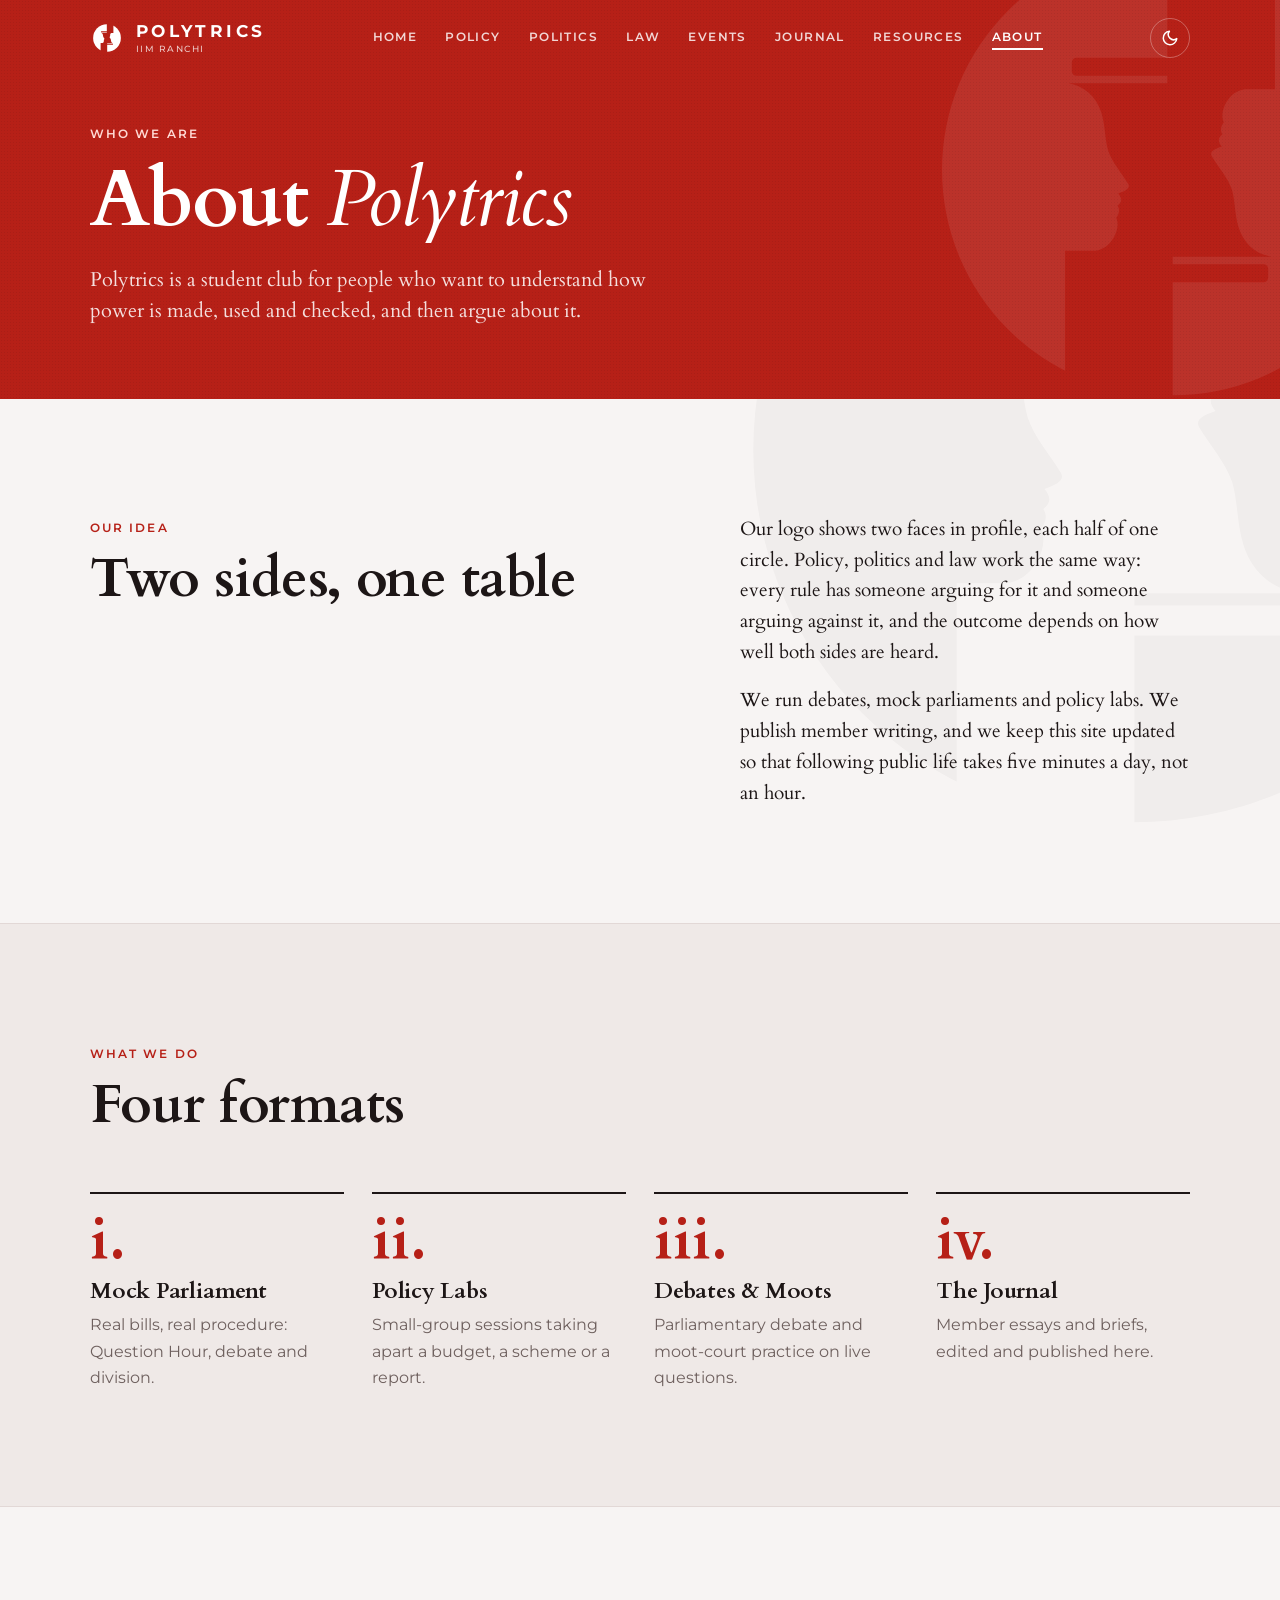
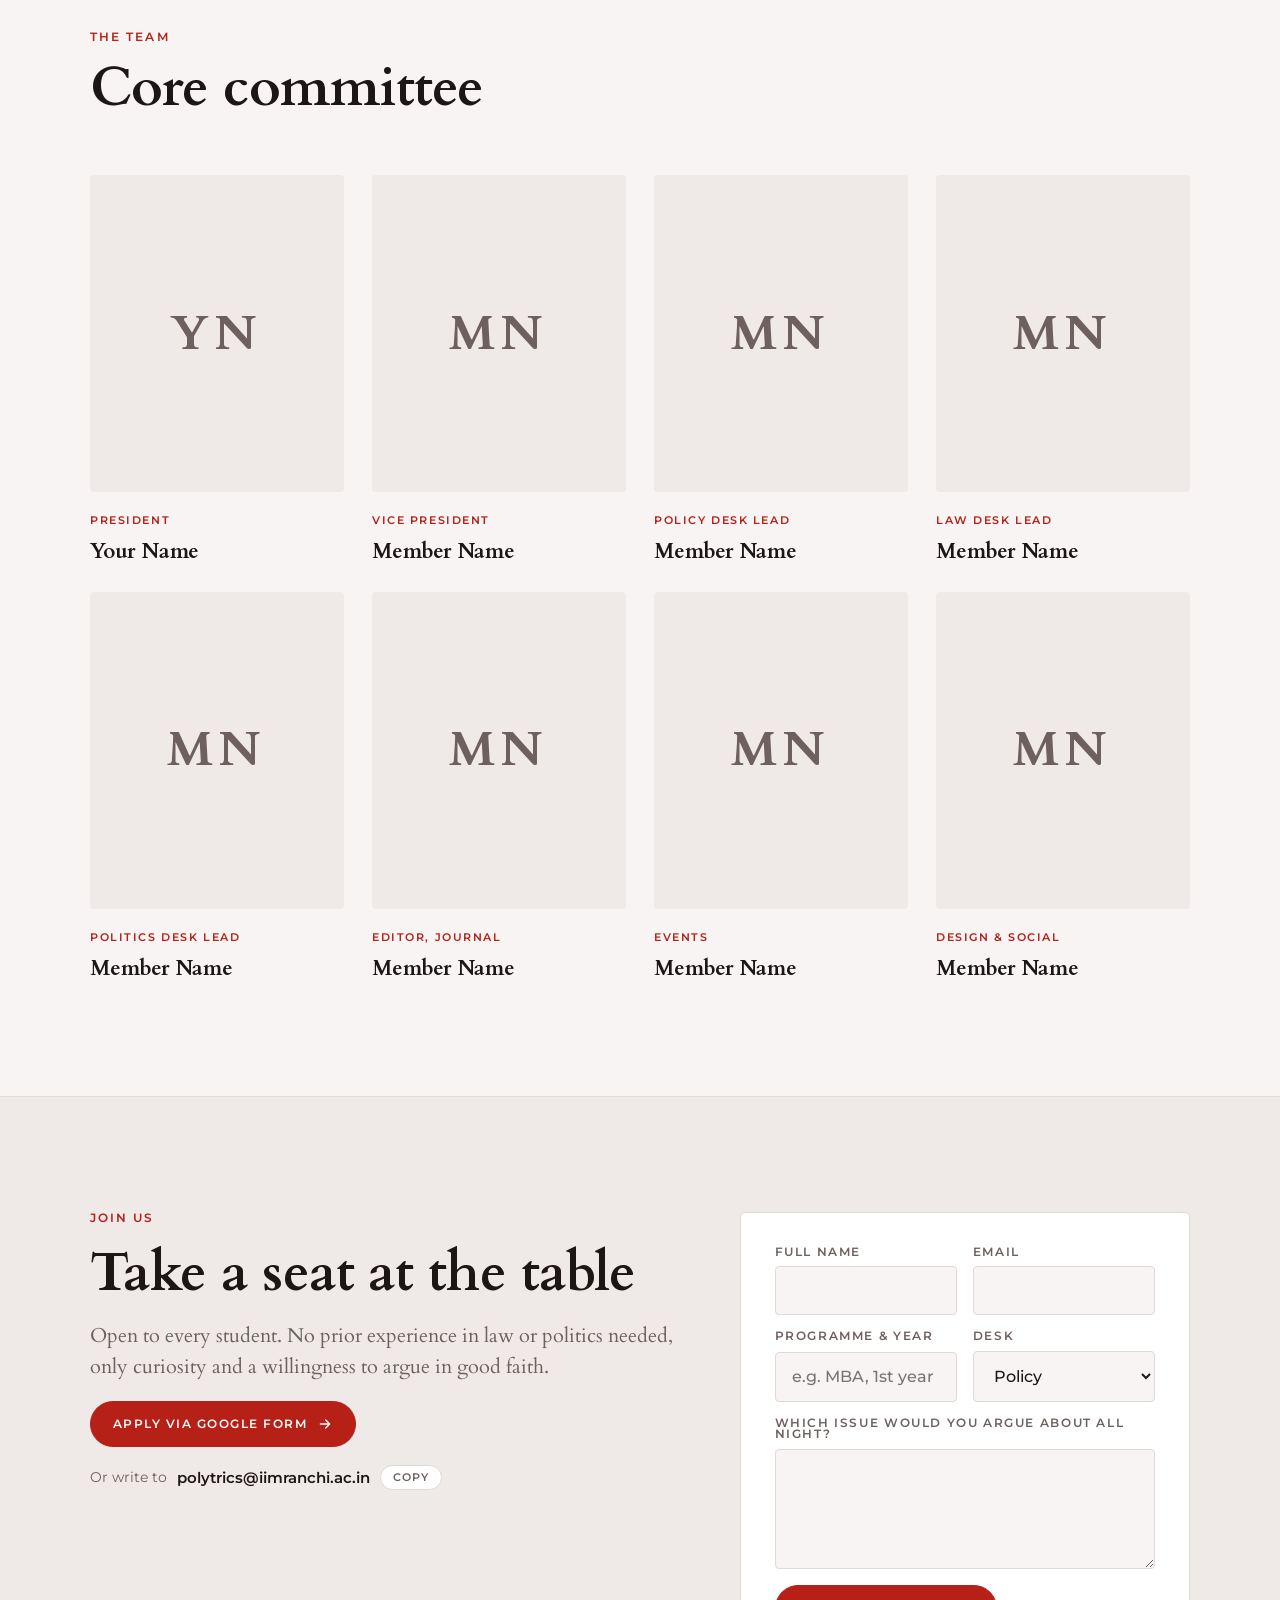
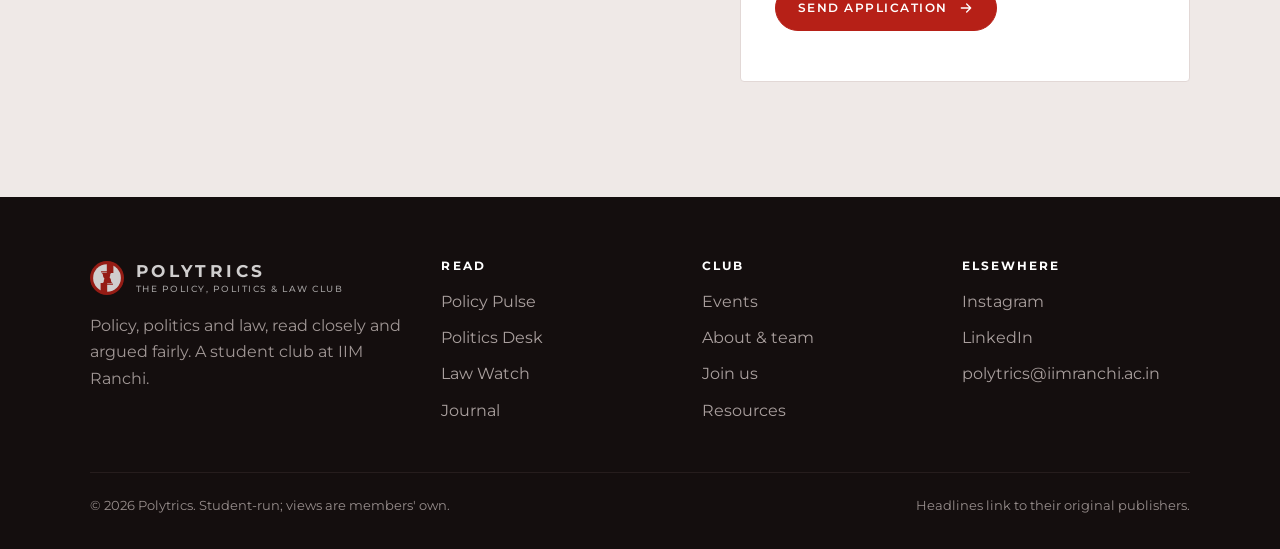
==== about.html @ 2e3c4f6a "Add files via upload" ====
<!doctype html>
<html lang="en">
<head>
<meta charset="utf-8">
<meta name="viewport" content="width=device-width, initial-scale=1, viewport-fit=cover">
<title>About · Polytrics</title>
<meta name="description" content="Who we are, what we do and how to join Polytrics.">
<meta name="theme-color" content="#B62017">
<meta property="og:title" content="About · Polytrics">
<meta property="og:description" content="Who we are, what we do and how to join Polytrics.">
<link rel="icon" href="data:image/svg+xml,%3Csvg xmlns='http://www.w3.org/2000/svg' viewBox='0 0 64 64'%3E%3Crect width='64' height='64' rx='14' fill='%23B62017'/%3E%3Cpath d='M31 10A22 22 0 0 0 31 54Z' fill='white'/%3E%3Cpath d='M33 54A22 22 0 0 0 33 10Z' fill='white'/%3E%3Crect x='21' y='34' width='10' height='22' fill='%23B62017'/%3E%3Crect x='33' y='8' width='10' height='22' fill='%23B62017'/%3E%3C/svg%3E">
<link rel="preconnect" href="https://fonts.googleapis.com">
<link rel="preconnect" href="https://fonts.gstatic.com" crossorigin>
<link rel="stylesheet" href="https://fonts.googleapis.com/css2?family=Cardo:ital,wght@0,400;0,700;1,400&family=Montserrat:wght@400;500;600;700&display=swap">
<link rel="stylesheet" href="assets/css/style.css">
<script>try{var t=localStorage.getItem("pt-theme");if(t==="dark"||t==="light")document.documentElement.setAttribute("data-theme",t)}catch(e){}</script>
</head>
<body data-page="about">
<section class="hero hero--page">
  <div class="ghost" data-ghost></div>
  <div class="wrap">
    <span class="eyebrow">Who we are</span>
    <h1 style="margin-top:16px"><span class="line"><span style="--i:0">About <em>Polytrics</em></span></span></h1>
    <p class="lede">Polytrics is a student club for people who want to understand how power is made, used and checked, and then argue about it.</p>
  </div>
</section>
<main>
<section class="section"><div class="wrap split">
  <div data-reveal="left">
    <span class="eyebrow">Our idea</span>
    <h2 style="font-size:clamp(2rem,4.4vw,3.4rem);margin-top:10px">Two sides, one table</h2>
  </div>
  <div data-reveal="right" style="display:grid;gap:18px;font-family:var(--serif);font-size:1.2rem;line-height:1.6">
    <p>Our logo shows two faces in profile, each half of one circle. Policy, politics and law work the same way: every rule has someone arguing for it and someone arguing against it, and the outcome depends on how well both sides are heard.</p>
    <p>We run debates, mock parliaments and policy labs. We publish member writing, and we keep this site updated so that following public life takes five minutes a day, not an hour.</p>
  </div>
</div></section>

<section class="section section--tint"><div class="wrap">
  <div class="section-head" data-reveal><div><span class="eyebrow">What we do</span><h2>Four formats</h2></div></div>
  <div class="grid grid-4">
    <div class="stat" data-reveal style="--d:0"><b>i.</b><h3 style="margin-top:10px;font-size:1.4rem">Mock Parliament</h3><span>Real bills, real procedure: Question Hour, debate and division.</span></div>
    <div class="stat" data-reveal style="--d:1"><b>ii.</b><h3 style="margin-top:10px;font-size:1.4rem">Policy Labs</h3><span>Small-group sessions taking apart a budget, a scheme or a report.</span></div>
    <div class="stat" data-reveal style="--d:2"><b>iii.</b><h3 style="margin-top:10px;font-size:1.4rem">Debates &amp; Moots</h3><span>Parliamentary debate and moot-court practice on live questions.</span></div>
    <div class="stat" data-reveal style="--d:3"><b>iv.</b><h3 style="margin-top:10px;font-size:1.4rem">The Journal</h3><span>Member essays and briefs, edited and published here.</span></div>
  </div>
</div></section>

<section class="section"><div class="wrap">
  <div class="section-head" data-reveal><div><span class="eyebrow">The team</span><h2>Core committee</h2></div></div>
  <div class="grid grid-4" id="team"></div>
</div></section>

<section class="section section--tint" id="join"><div class="wrap split">
  <div data-reveal="left" style="display:grid;gap:18px;align-content:start">
    <span class="eyebrow">Join us</span>
    <h2 style="font-size:clamp(2rem,4.4vw,3.4rem)">Take a seat at the table</h2>
    <p class="lede">Open to every student. No prior experience in law or politics needed, only curiosity and a willingness to argue in good faith.</p>
    <a class="btn btn--solid" id="gform" href="#" target="_blank" rel="noopener" style="justify-self:start">Apply via Google Form <svg viewBox="0 0 24 24" fill="none" stroke="currentColor" stroke-width="2" stroke-linecap="round" stroke-linejoin="round" aria-hidden="true"><path d="M5 12h14M13 6l6 6-6 6"/></svg></a>
    <div class="copy-line"><span class="form-note">Or write to</span> <code id="club-mail"></code> <button class="chip" type="button" id="copy-mail">Copy</button></div>
  </div>
  <form class="panel form" id="join-form" data-reveal="right" novalidate>
    <div class="form-row">
      <div class="field"><label for="f-name">Full name</label><input id="f-name" name="name" required autocomplete="name"></div>
      <div class="field"><label for="f-email">Email</label><input id="f-email" name="email" type="email" required autocomplete="email"></div>
    </div>
    <div class="form-row">
      <div class="field"><label for="f-prog">Programme &amp; year</label><input id="f-prog" name="programme" placeholder="e.g. MBA, 1st year"></div>
      <div class="field"><label for="f-desk">Desk</label><select id="f-desk" name="desk"><option>Policy</option><option>Politics</option><option>Law</option><option>Journal</option><option>Events</option><option>Design &amp; Social</option></select></div>
    </div>
    <div class="field"><label for="f-why">Which issue would you argue about all night?</label><textarea id="f-why" name="message" required></textarea></div>
    <button class="btn btn--solid" type="submit" style="justify-self:start">Send application <svg viewBox="0 0 24 24" fill="none" stroke="currentColor" stroke-width="2" stroke-linecap="round" stroke-linejoin="round" aria-hidden="true"><path d="M5 12h14M13 6l6 6-6 6"/></svg></button>
    <p class="form-note" id="form-note" aria-live="polite"></p>
  </form>
</div></section>
</main>
<script src="assets/js/config.js"></script>
<script src="assets/js/content.js"></script>
<script src="assets/js/site.js"></script>
<script src="assets/js/feeds.js"></script>
<script src="assets/js/pages.js"></script>
</body>
</html>
---- assets/css/style.css ----
/* =========================================================
   POLYTRICS — design tokens
   Layout: split composition echoing the logo's two halves —
   a red "chamber" hero over a quiet paper body, content in a 12-col grid.
   ========================================================= */
:root {
  --brand: #B62017;          /* logo red */
  --brand-deep: #8C150F;
  --on-brand: #FFFFFF;
  --bg: #F7F4F3;
  --surface: #FFFFFF;
  --surface-2: #EFE9E7;
  --fg: #1D1616;
  --muted: #6E605E;
  --line: #E2D8D6;
  --accent: #B62017;         /* red used as text on page background */
  --ok: #2F7D4F;
  --serif: "Cardo", "Iowan Old Style", Georgia, "Times New Roman", serif;
  --sans: "Montserrat", "Segoe UI", system-ui, -apple-system, sans-serif;
  --wrap: 1180px;
  --gutter: clamp(16px, 4vw, 40px);
  --radius: 4px;
  --ease: cubic-bezier(.65, 0, .35, 1);
  --ease-out: cubic-bezier(.22, 1, .36, 1);
  color-scheme: light;
}
@media (prefers-color-scheme: dark) {
  :root:not([data-theme="light"]) {
    --brand: #B62017; --brand-deep: #7A120D; --on-brand: #FFFFFF;
    --bg: #141011; --surface: #1C1718; --surface-2: #251E1F; --fg: #EFE7E5;
    --muted: #A69896; --line: #342B2C; --accent: #EB5A4F; --ok: #5CBF85;
    color-scheme: dark;
  }
}
:root[data-theme="dark"] {
  --brand: #B62017; --brand-deep: #7A120D; --on-brand: #FFFFFF;
  --bg: #141011; --surface: #1C1718; --surface-2: #251E1F; --fg: #EFE7E5;
  --muted: #A69896; --line: #342B2C; --accent: #EB5A4F; --ok: #5CBF85;
  color-scheme: dark;
}

/* ---------- base ---------- */
*, *::before, *::after { box-sizing: border-box; }
html { scroll-behavior: smooth; -webkit-text-size-adjust: 100%; }
body {
  margin: 0; background: var(--bg); color: var(--fg);
  font-family: var(--sans); font-size: 16px; line-height: 1.65;
  overflow-x: hidden; -webkit-font-smoothing: antialiased;
}
img, svg { max-width: 100%; display: block; }
a { color: inherit; }
h1, h2, h3, h4 { font-family: var(--serif); font-weight: 700; line-height: 1.1; margin: 0; text-wrap: balance; letter-spacing: -.01em; }
p { margin: 0; }
button { font: inherit; color: inherit; }
:focus-visible { outline: 2px solid var(--accent); outline-offset: 3px; }
.sr-only { position: absolute; width: 1px; height: 1px; overflow: hidden; clip: rect(0 0 0 0); white-space: nowrap; }
.wrap { max-width: var(--wrap); margin-inline: auto; padding-inline: var(--gutter); }

.eyebrow { font: 600 .72rem/1.2 var(--sans); letter-spacing: .18em; text-transform: uppercase; color: var(--accent); }
.lede { font-family: var(--serif); font-size: clamp(1.15rem, 1.6vw, 1.35rem); line-height: 1.5; color: var(--muted); max-width: 60ch; }

/* ---------- reading progress ---------- */
.progress { position: fixed; inset: 0 0 auto 0; height: 3px; z-index: 60; pointer-events: none; }
.progress span { display: block; height: 100%; width: 100%; background: var(--brand); transform-origin: 0 50%; transform: scaleX(var(--p, 0)); }

/* ---------- header (from your nav snippet, rebuilt) ---------- */
.main_h {
  position: fixed; inset: 0 0 auto 0; z-index: 50;
  padding-top: env(safe-area-inset-top, 0px);
  color: var(--on-brand);
  transition: background .4s var(--ease), color .4s var(--ease), box-shadow .4s var(--ease);
}
.main_h .row { display: flex; align-items: center; justify-content: space-between; gap: 24px; height: 76px; transition: height .4s var(--ease); }
.main_h.sticky { background: color-mix(in srgb, var(--bg) 88%, transparent); color: var(--fg); box-shadow: 0 1px 0 var(--line); backdrop-filter: saturate(1.4) blur(14px); -webkit-backdrop-filter: saturate(1.4) blur(14px); }
.main_h.sticky .row { height: 62px; }
.brand { display: flex; align-items: center; gap: 12px; text-decoration: none; }
.brand .mark { width: 34px; height: 34px; border-radius: 50%; background: var(--brand); color: #fff; padding: 3px; flex: none; transition: transform .6s var(--ease-out); }
.brand:hover .mark { transform: rotate(180deg); }
.brand .name { font: 700 1.05rem/1 var(--sans); letter-spacing: .2em; text-transform: uppercase; }
.brand .name small { display: block; font-weight: 500; font-size: .58rem; letter-spacing: .16em; opacity: .75; margin-top: 4px; }

.main_h nav ul { list-style: none; margin: 0; padding: 0; display: flex; gap: 4px; }
.main_h nav a {
  position: relative; display: block; padding: 10px 12px; text-decoration: none;
  font: 600 .74rem/1 var(--sans); letter-spacing: .12em; text-transform: uppercase; opacity: .82;
  transition: opacity .25s;
}
.main_h nav a::after { content: ""; position: absolute; left: 12px; right: 12px; bottom: 4px; height: 2px; background: currentColor; transform: scaleX(0); transform-origin: right; transition: transform .35s var(--ease-out); }
.main_h nav a:hover, .main_h nav a[aria-current="page"] { opacity: 1; }
.main_h nav a:hover::after, .main_h nav a[aria-current="page"]::after { transform: scaleX(1); transform-origin: left; }
.main_h.sticky nav a[aria-current="page"] { color: var(--accent); }

.header-tools { display: flex; align-items: center; gap: 6px; }
.icon-btn { width: 40px; height: 40px; border-radius: 50%; border: 1px solid color-mix(in srgb, currentColor 30%, transparent); background: transparent; display: grid; place-items: center; cursor: pointer; transition: background .25s; }
.icon-btn:hover { background: color-mix(in srgb, currentColor 12%, transparent); }
.icon-btn svg { width: 18px; height: 18px; }
.mobile-toggle { display: none; width: 40px; height: 40px; border: 0; background: transparent; cursor: pointer; position: relative; }
.mobile-toggle span { position: absolute; left: 9px; right: 9px; height: 2px; background: currentColor; transition: transform .35s var(--ease), opacity .2s; }
.mobile-toggle span:nth-child(1) { top: 13px; } .mobile-toggle span:nth-child(2) { top: 19px; } .mobile-toggle span:nth-child(3) { top: 25px; }
.open-nav .mobile-toggle span:nth-child(1) { transform: translateY(6px) rotate(45deg); }
.open-nav .mobile-toggle span:nth-child(2) { opacity: 0; }
.open-nav .mobile-toggle span:nth-child(3) { transform: translateY(-6px) rotate(-45deg); }

@media (max-width: 980px) {
  .mobile-toggle { display: block; }
  .main_h nav {
    position: fixed; inset: 0; z-index: -1; background: var(--brand); color: #fff;
    display: flex; align-items: center; padding: 100px var(--gutter) 40px;
    clip-path: circle(0 at calc(100% - 40px) 38px); transition: clip-path .7s var(--ease);
  }
  .open-nav .main_h nav { clip-path: circle(150% at calc(100% - 40px) 38px); }
  .main_h nav ul { flex-direction: column; gap: 0; width: 100%; }
  .main_h nav a { font: 700 clamp(1.6rem, 7vw, 2.4rem)/1.2 var(--serif); letter-spacing: 0; text-transform: none; padding: 10px 0; opacity: 1; }
  .main_h nav a::after { left: 0; right: auto; width: 40px; bottom: 6px; }
  .open-nav .main_h { color: #fff; }
  .open-nav .main_h.sticky { background: transparent; box-shadow: none; backdrop-filter: none; }
  .open-nav { overflow: hidden; }
}

/* ---------- hero ---------- */
.hero {
  position: relative; overflow: hidden; isolation: isolate;
  background: var(--brand); color: var(--on-brand);
  padding-block: calc(120px + env(safe-area-inset-top, 0px)) 72px;
}
.hero--home { min-height: min(92vh, 820px); display: flex; align-items: center; padding-bottom: 110px; }
.hero::after { /* paper grain */
  content: ""; position: absolute; inset: 0; z-index: -1; opacity: .18; mix-blend-mode: multiply;
  background-image: radial-gradient(rgba(0,0,0,.35) 1px, transparent 1px); background-size: 3px 3px;
}
.hero .ghost { position: absolute; z-index: -1; color: #fff; opacity: .065; pointer-events: none; }
.hero--home .ghost { width: min(78vw, 880px); right: -14%; top: 50%; translate: 0 -50%; }
.hero--page .ghost { width: 460px; right: -120px; top: -60px; opacity: .08; }
.ghost .half-l { transform: translateY(calc(var(--split, 0) * 1px)); }
.ghost .half-r { transform: translateY(calc(var(--split, 0) * -1px)); }

.hero h1 { font-size: clamp(3rem, 9vw, 7.6rem); line-height: .95; letter-spacing: -.025em; }
.hero h1 .line { display: block; overflow: hidden; padding-bottom: .06em; }
.hero h1 .line > span { display: inline-block; animation: rise 1.1s var(--ease-out) both; animation-delay: calc(.55s + var(--i, 0) * .12s); }
.hero h1 em { font-style: italic; font-weight: 400; }
.hero .dot { color: #1D0B09; }
.hero--page h1 { font-size: clamp(2.6rem, 6.5vw, 5rem); }
.hero .eyebrow { color: #FFD9D4; }
.hero .lede { color: rgba(255,255,255,.86); margin-top: 22px; }
.hero-meta { display: flex; flex-wrap: wrap; gap: 10px 26px; margin-top: 30px; font: 500 .78rem/1.4 var(--sans); letter-spacing: .08em; text-transform: uppercase; color: rgba(255,255,255,.8); }
.hero-meta b { color: #fff; font-weight: 700; }
.hero-cta { display: flex; flex-wrap: wrap; gap: 12px; margin-top: 34px; }
@keyframes rise { from { transform: translateY(105%); } to { transform: none; } }

.mouse { position: absolute; left: 50%; bottom: 28px; width: 26px; height: 42px; translate: -50% 0; border: 2px solid rgba(255,255,255,.7); border-radius: 14px; }
.mouse span { position: absolute; left: 50%; top: 8px; width: 4px; height: 8px; margin-left: -2px; border-radius: 2px; background: #fff; animation: wheel 1.8s infinite; }
@keyframes wheel { 0% { opacity: 0; transform: translateY(0); } 30% { opacity: 1; } 100% { opacity: 0; transform: translateY(12px); } }

/* ---------- buttons ---------- */
.btn {
  display: inline-flex; align-items: center; gap: 10px; padding: 14px 22px; border-radius: 999px;
  font: 600 .78rem/1 var(--sans); letter-spacing: .12em; text-transform: uppercase; text-decoration: none;
  border: 1.5px solid currentColor; background: transparent; cursor: pointer;
  transition: background .3s var(--ease), color .3s var(--ease), transform .3s var(--ease-out);
}
.btn:hover { transform: translateY(-2px); }
.btn svg { width: 16px; height: 16px; transition: transform .3s var(--ease-out); }
.btn:hover svg { transform: translateX(4px); }
.btn--solid { background: var(--brand); border-color: var(--brand); color: #fff; }
.btn--solid:hover { background: var(--brand-deep); border-color: var(--brand-deep); }
.hero .btn--light { background: #fff; color: var(--brand); border-color: #fff; }
.hero .btn--ghost { color: #fff; }
.hero .btn--ghost:hover { background: rgba(255,255,255,.12); }
.link-arrow { display: inline-flex; align-items: center; gap: 8px; font: 600 .76rem/1 var(--sans); letter-spacing: .12em; text-transform: uppercase; color: var(--accent); text-decoration: none; }
.link-arrow svg { width: 14px; height: 14px; transition: transform .3s var(--ease-out); }
.link-arrow:hover svg { transform: translateX(4px); }

/* ---------- sections ---------- */
main { position: relative; z-index: 1; }
.section { padding-block: clamp(64px, 9vw, 120px); }
.section + .section { border-top: 1px solid var(--line); }
.section--tint { background: var(--surface-2); }
.section-head { display: flex; flex-wrap: wrap; align-items: end; justify-content: space-between; gap: 18px 40px; margin-bottom: clamp(32px, 5vw, 56px); }
.section-head h2 { font-size: clamp(2rem, 4.4vw, 3.4rem); margin-top: 10px; }
.section-head .lede { font-size: 1.05rem; max-width: 46ch; }

.grid { display: grid; gap: clamp(16px, 2.4vw, 28px); }
.grid-2 { grid-template-columns: repeat(2, minmax(0, 1fr)); }
.grid-3 { grid-template-columns: repeat(3, minmax(0, 1fr)); }
.grid-4 { grid-template-columns: repeat(4, minmax(0, 1fr)); }
.split { display: grid; grid-template-columns: minmax(0, 1.3fr) minmax(0, 1fr); gap: clamp(28px, 5vw, 72px); align-items: start; }
@media (max-width: 980px) { .grid-3, .grid-4 { grid-template-columns: repeat(2, minmax(0, 1fr)); } .split { grid-template-columns: minmax(0, 1fr); } }
@media (max-width: 640px) { .grid-2, .grid-3, .grid-4 { grid-template-columns: minmax(0, 1fr); } }

/* ---------- panels ---------- */
.panel { background: var(--surface); border: 1px solid var(--line); border-radius: var(--radius); padding: clamp(22px, 3vw, 34px); min-width: 0; }
.panel h3 { font-size: 1.55rem; }

/* fact of the day — the docket card */
.docket { position: relative; padding: clamp(26px, 3.4vw, 40px); background: var(--surface); border: 1px solid var(--line); border-radius: var(--radius); }
.docket::before { content: ""; position: absolute; left: 0; top: 0; bottom: 0; width: 6px; background: repeating-linear-gradient(180deg, var(--brand) 0 14px, transparent 14px 20px); }
.docket .meta { display: flex; justify-content: space-between; gap: 12px; flex-wrap: wrap; font: 600 .7rem/1 var(--sans); letter-spacing: .16em; text-transform: uppercase; color: var(--muted); }
.docket blockquote { margin: 18px 0 0; font: 400 clamp(1.3rem, 2.4vw, 1.75rem)/1.4 var(--serif); }
.docket .actions { display: flex; gap: 10px; margin-top: 24px; flex-wrap: wrap; }
.chip { display: inline-flex; align-items: center; gap: 6px; padding: 6px 12px; border-radius: 999px; border: 1px solid var(--line); background: var(--surface); font: 600 .7rem/1 var(--sans); letter-spacing: .08em; text-transform: uppercase; color: var(--muted); cursor: pointer; transition: border-color .25s, color .25s, background .25s; }
.chip:hover { border-color: var(--accent); color: var(--accent); }
.chip[aria-pressed="true"] { background: var(--brand); border-color: var(--brand); color: #fff; }
.tag { display: inline-block; font: 700 .64rem/1 var(--sans); letter-spacing: .14em; text-transform: uppercase; color: var(--accent); }

/* article of the constitution */
.article-card { background: var(--fg); color: var(--bg); border-radius: var(--radius); padding: clamp(26px, 3.4vw, 40px); position: relative; overflow: hidden; }
.article-card .no { font: 700 clamp(4rem, 9vw, 6.4rem)/.9 var(--serif); color: var(--brand); letter-spacing: -.03em; }
.article-card .no small { font-size: .7rem; line-height: 1; letter-spacing: .16em; text-transform: uppercase; color: inherit; opacity: .6; display: block; margin-bottom: 6px; font-family: var(--sans); font-weight: 600; }
.article-card h3 { font-size: 1.5rem; margin-top: 14px; }
.article-card p { margin-top: 12px; opacity: .78; font-family: var(--serif); font-size: 1.1rem; line-height: 1.55; }

/* pillars */
.pillar { position: relative; display: flex; flex-direction: column; gap: 14px; padding: clamp(26px, 3vw, 36px); text-decoration: none; background: var(--surface); border: 1px solid var(--line); border-radius: var(--radius); overflow: hidden; min-height: 300px; transition: color .45s var(--ease), border-color .45s; }
.pillar::before { content: ""; position: absolute; inset: 0; background: var(--brand); transform: translateY(101%); transition: transform .55s var(--ease); z-index: 0; }
.pillar > * { position: relative; z-index: 1; }
.pillar:hover { color: #fff; border-color: var(--brand); }
.pillar:hover::before { transform: none; }
.pillar:hover .tag, .pillar:hover .link-arrow, .pillar:hover p { color: #fff; }
.pillar .num { font: 400 .9rem/1 var(--serif); font-style: italic; color: var(--muted); }
.pillar:hover .num { color: rgba(255,255,255,.75); }
.pillar h3 { font-size: clamp(1.9rem, 3vw, 2.5rem); }
.pillar p { color: var(--muted); transition: color .45s; }
.pillar .link-arrow { margin-top: auto; }

/* ---------- feed ---------- */
.feed-toolbar { display: flex; flex-wrap: wrap; align-items: center; justify-content: space-between; gap: 12px; margin-bottom: 22px; }
.feed-toolbar .chips { display: flex; flex-wrap: wrap; gap: 8px; }
.feed-status { font: 500 .74rem/1.4 var(--sans); color: var(--muted); display: flex; align-items: center; gap: 8px; }
.feed-status .live { width: 8px; height: 8px; border-radius: 50%; background: var(--ok); box-shadow: 0 0 0 0 color-mix(in srgb, var(--ok) 60%, transparent); animation: pulse 2s infinite; }
.feed-status .live.off { background: var(--muted); animation: none; }
@keyframes pulse { 70% { box-shadow: 0 0 0 8px transparent; } 100% { box-shadow: 0 0 0 0 transparent; } }
.feed { list-style: none; margin: 0; padding: 0; border-top: 1px solid var(--line); }
.feed li { border-bottom: 1px solid var(--line); }
.feed a { display: grid; grid-template-columns: 92px minmax(0, 1fr) 20px; gap: 18px; align-items: baseline; padding: 18px 4px; text-decoration: none; transition: background .25s, padding .35s var(--ease-out); }
.feed a:hover { background: var(--surface); padding-inline: 14px; }
.feed time { font: 600 .7rem/1.4 var(--sans); letter-spacing: .08em; text-transform: uppercase; color: var(--muted); font-variant-numeric: tabular-nums; }
.feed .t { font: 400 1.18rem/1.4 var(--serif); }
.feed .src { display: block; margin-top: 4px; font: 600 .66rem/1.3 var(--sans); letter-spacing: .12em; text-transform: uppercase; color: var(--accent); }
.feed .go { width: 16px; height: 16px; color: var(--muted); align-self: center; transition: transform .3s var(--ease-out), color .3s; }
.feed a:hover .go { transform: translate(3px, -3px); color: var(--accent); }
@media (max-width: 560px) { .feed a { grid-template-columns: minmax(0, 1fr) 16px; gap: 6px 12px; } .feed time { grid-column: 1 / -1; } }
.feed-empty { padding: 28px; border: 1px dashed var(--line); border-radius: var(--radius); color: var(--muted); }
.feed-empty strong { color: var(--fg); display: block; font-family: var(--serif); font-size: 1.25rem; margin-bottom: 6px; }
.feed-empty .src-links { display: flex; flex-wrap: wrap; gap: 8px; margin-top: 16px; }
.skeleton { height: 64px; border-bottom: 1px solid var(--line); background: linear-gradient(90deg, transparent, var(--surface-2), transparent) 0 0 / 200% 100%; animation: shimmer 1.4s infinite; }
@keyframes shimmer { to { background-position: -200% 0; } }

/* ticker (home) */
.ticker { background: var(--fg); color: var(--bg); overflow: hidden; border-block: 1px solid var(--fg); }
.ticker .wrap { display: flex; align-items: center; gap: 20px; height: 54px; }
.ticker .label { flex: none; font: 700 .68rem/1 var(--sans); letter-spacing: .18em; text-transform: uppercase; background: var(--brand); color: #fff; padding: 8px 10px; border-radius: 2px; }
.ticker .track { overflow: hidden; flex: 1; min-width: 0; mask-image: linear-gradient(90deg, transparent, #000 4%, #000 92%, transparent); }
.ticker .run { display: inline-flex; gap: 48px; white-space: nowrap; animation: marquee 60s linear infinite; padding-left: 20px; }
.ticker:hover .run { animation-play-state: paused; }
.ticker .run a { text-decoration: none; font: 400 1rem/1 var(--serif); opacity: .9; }
.ticker .run a:hover { opacity: 1; text-decoration: underline; }
.ticker .run a::before { content: "§"; color: var(--brand); margin-right: 12px; font-weight: 700; }
@keyframes marquee { to { transform: translateX(-50%); } }

/* ---------- cases ---------- */
.case-list { display: grid; gap: 0; border-top: 1px solid var(--line); }
.case { display: grid; grid-template-columns: 90px minmax(0, 1fr); gap: 22px; padding: 24px 0; border-bottom: 1px solid var(--line); }
.case .yr { font: 700 1.9rem/1 var(--serif); color: var(--accent); font-variant-numeric: tabular-nums; }
.case h3 { font-size: 1.35rem; }
.case cite { display: block; font: italic 400 .95rem/1.4 var(--serif); color: var(--muted); margin-top: 4px; }
.case p { margin-top: 10px; max-width: 70ch; }
.case .tag { margin-top: 12px; }
@media (max-width: 560px) { .case { grid-template-columns: minmax(0, 1fr); gap: 8px; } }
.search { display: flex; align-items: center; gap: 10px; padding: 0 16px; height: 48px; border: 1px solid var(--line); background: var(--surface); border-radius: 999px; min-width: 0; flex: 1 1 260px; max-width: 420px; }
.search svg { width: 18px; height: 18px; color: var(--muted); flex: none; }
.search input { border: 0; background: transparent; outline: none; font: 500 .95rem var(--sans); color: var(--fg); width: 100%; min-width: 0; }
.search:focus-within { border-color: var(--accent); }

/* ---------- explainers ---------- */
.explainer { border-top: 1px solid var(--line); }
.explainer:last-child { border-bottom: 1px solid var(--line); }
.explainer summary { list-style: none; cursor: pointer; display: grid; grid-template-columns: 120px minmax(0, 1fr) 32px; gap: 18px; align-items: center; padding: 26px 0; }
.explainer summary::-webkit-details-marker { display: none; }
.explainer summary h3 { font-size: clamp(1.35rem, 2.4vw, 1.8rem); transition: color .25s; }
.explainer summary:hover h3 { color: var(--accent); }
.explainer .plus { width: 32px; height: 32px; border-radius: 50%; border: 1px solid var(--line); position: relative; transition: transform .45s var(--ease), background .3s; }
.explainer .plus::before, .explainer .plus::after { content: ""; position: absolute; left: 50%; top: 50%; width: 12px; height: 1.5px; background: currentColor; translate: -50% -50%; }
.explainer .plus::after { rotate: 90deg; transition: rotate .45s var(--ease); }
.explainer[open] .plus { background: var(--brand); color: #fff; border-color: var(--brand); transform: rotate(180deg); }
.explainer[open] .plus::after { rotate: 0deg; }
.explainer .body { padding: 0 0 30px 138px; display: grid; gap: 14px; max-width: calc(65ch + 138px); font-family: var(--serif); font-size: 1.12rem; line-height: 1.65; }
.explainer .body ol { margin: 0; padding-left: 1.2em; display: grid; gap: 12px; }
@media (max-width: 640px) { .explainer summary { grid-template-columns: minmax(0, 1fr) 32px; } .explainer summary .tag { grid-column: 1 / -1; } .explainer .body { padding-left: 0; } }

/* ---------- quiz ---------- */
.quiz { background: var(--surface); border: 1px solid var(--line); border-radius: var(--radius); padding: clamp(24px, 3.4vw, 40px); }
.quiz-top { display: flex; justify-content: space-between; align-items: center; gap: 12px; font: 600 .72rem/1 var(--sans); letter-spacing: .14em; text-transform: uppercase; color: var(--muted); }
.quiz-bar { height: 3px; background: var(--surface-2); margin: 14px 0 26px; border-radius: 2px; overflow: hidden; }
.quiz-bar span { display: block; height: 100%; background: var(--brand); transition: width .5s var(--ease-out); }
.quiz h3 { font-size: clamp(1.4rem, 2.6vw, 1.9rem); }
.quiz .opts { display: grid; gap: 10px; margin-top: 22px; }
.quiz .opt { text-align: left; padding: 14px 18px; border: 1px solid var(--line); border-radius: var(--radius); background: var(--bg); cursor: pointer; font: 500 1rem/1.4 var(--sans); transition: border-color .2s, background .2s, transform .2s; }
.quiz .opt:hover:not(:disabled) { border-color: var(--accent); transform: translateX(4px); }
.quiz .opt.right { border-color: var(--ok); background: color-mix(in srgb, var(--ok) 12%, var(--bg)); }
.quiz .opt.wrong { border-color: var(--accent); background: color-mix(in srgb, var(--accent) 10%, var(--bg)); }
.quiz .opt:disabled { cursor: default; }
.quiz .why { margin-top: 16px; font-family: var(--serif); font-size: 1.08rem; color: var(--muted); }
.quiz .next { margin-top: 20px; }
.quiz .score { font: 700 clamp(3.4rem, 8vw, 5rem)/1 var(--serif); color: var(--accent); }

/* ---------- events ---------- */
.next-event { display: grid; grid-template-columns: minmax(0, 1.4fr) minmax(0, 1fr); gap: 0; border-radius: var(--radius); overflow: hidden; border: 1px solid var(--line); background: var(--surface); }
.next-event .info { padding: clamp(24px, 3.4vw, 44px); display: grid; gap: 14px; align-content: start; }
.next-event h3 { font-size: clamp(1.8rem, 3.4vw, 2.6rem); }
.next-event .count { background: var(--brand); color: #fff; padding: clamp(24px, 3.4vw, 44px); display: grid; align-content: center; gap: 18px; }
.countdown { display: grid; grid-template-columns: repeat(4, minmax(0, 1fr)); gap: 10px; text-align: center; }
.countdown b { display: block; font: 700 clamp(2rem, 4vw, 3rem)/1 var(--serif); font-variant-numeric: tabular-nums; }
.countdown small { font: 600 .62rem/1 var(--sans); letter-spacing: .16em; text-transform: uppercase; opacity: .8; }
@media (max-width: 760px) { .next-event { grid-template-columns: minmax(0, 1fr); } }
.event-row { display: grid; grid-template-columns: 96px minmax(0, 1fr) auto; gap: 22px; align-items: center; padding: 22px 0; border-bottom: 1px solid var(--line); }
.event-row:first-child { border-top: 1px solid var(--line); }
.date-block { text-align: center; border: 1px solid var(--line); border-radius: var(--radius); padding: 10px 6px; background: var(--surface); }
.date-block b { display: block; font: 700 2rem/1 var(--serif); font-variant-numeric: tabular-nums; }
.date-block span { font: 700 .64rem/1 var(--sans); letter-spacing: .16em; text-transform: uppercase; color: var(--accent); }
.event-row h3 { font-size: 1.35rem; }
.event-row .where { margin-top: 6px; font-size: .88rem; color: var(--muted); }
.event-row.past { opacity: .62; }
.sample-flag { display: inline-block; margin-left: 8px; padding: 3px 7px; border-radius: 3px; background: var(--surface-2); color: var(--muted); font: 700 .58rem/1 var(--sans); letter-spacing: .14em; text-transform: uppercase; vertical-align: middle; }
@media (max-width: 560px) { .event-row { grid-template-columns: 72px minmax(0, 1fr); } .event-row .btn { grid-column: 1 / -1; justify-self: start; } }

/* ---------- journal ---------- */
.post { display: flex; flex-direction: column; gap: 12px; padding: 26px 0; border-top: 2px solid var(--fg); text-decoration: none; cursor: pointer; background: none; border-left: 0; border-right: 0; border-bottom: 0; text-align: left; }
.post h3 { font-size: clamp(1.4rem, 2.4vw, 1.9rem); transition: color .25s; }
.post:hover h3 { color: var(--accent); }
.post p { color: var(--muted); font-family: var(--serif); font-size: 1.08rem; }
.post .by { font: 600 .7rem/1 var(--sans); letter-spacing: .12em; text-transform: uppercase; color: var(--muted); }
.post--lead h3 { font-size: clamp(2rem, 4vw, 3.2rem); }
.reader { position: fixed; inset: 0; z-index: 80; background: var(--bg); overflow-y: auto; transform: translateY(100%); transition: transform .7s var(--ease); padding-block: calc(env(safe-area-inset-top, 0px) + 80px) 80px; }
.reader.open { transform: none; }
.reader .close { position: fixed; top: calc(env(safe-area-inset-top, 0px) + 18px); right: 18px; background: var(--surface); }
.reader article { max-width: 68ch; margin-inline: auto; padding-inline: var(--gutter); }
.reader h1 { font-size: clamp(2.2rem, 5vw, 3.6rem); margin: 14px 0 18px; }
.reader .body { font: 400 1.2rem/1.75 var(--serif); display: grid; gap: 1.1em; margin-top: 34px; }
.reader .body p:first-child::first-letter { float: left; font-size: 3.6em; line-height: .85; padding: 6px 10px 0 0; color: var(--accent); font-weight: 700; }

/* ---------- resources ---------- */
.res-group h3 { font-size: 1.5rem; padding-bottom: 14px; border-bottom: 2px solid var(--fg); margin-bottom: 4px; }
.res { display: grid; grid-template-columns: minmax(0, 1fr) 18px; gap: 12px; padding: 16px 0; border-bottom: 1px solid var(--line); text-decoration: none; transition: padding .3s var(--ease-out); }
.res:hover { padding-left: 8px; }
.res b { font: 600 .98rem/1.3 var(--sans); }
.res span { display: block; color: var(--muted); font-size: .88rem; margin-top: 3px; }
.res svg { width: 16px; height: 16px; color: var(--muted); align-self: center; }
.res:hover svg { color: var(--accent); }

/* ---------- about / team / form ---------- */
.stat { border-top: 2px solid var(--fg); padding-top: 18px; }
.stat b { display: block; font: 700 clamp(2.4rem, 5vw, 3.6rem)/1 var(--serif); color: var(--accent); }
.stat span { display: block; margin-top: 8px; color: var(--muted); }
.member { display: grid; gap: 14px; }
.member .ph { aspect-ratio: 4 / 5; border-radius: var(--radius); background: var(--surface-2); display: grid; place-items: center; overflow: hidden; position: relative; max-width: 100%; }
.member .ph img { width: 100%; height: 100%; object-fit: cover; filter: grayscale(1) contrast(1.05); transition: filter .5s, transform .8s var(--ease-out); }
.member:hover .ph img { filter: none; transform: scale(1.04); }
.member .ph .initials { font: 700 3rem/1 var(--serif); color: var(--muted); }
.member h3 { font-size: 1.3rem; }
.member span { font: 600 .7rem/1 var(--sans); letter-spacing: .14em; text-transform: uppercase; color: var(--accent); }
.form { display: grid; gap: 16px; }
.field { display: grid; gap: 8px; }
.field label { font: 600 .72rem/1 var(--sans); letter-spacing: .14em; text-transform: uppercase; color: var(--muted); }
.field input, .field select, .field textarea { width: 100%; padding: 14px 16px; border: 1px solid var(--line); border-radius: var(--radius); background: var(--bg); color: var(--fg); font: 500 1rem var(--sans); transition: border-color .2s; }
.field input:focus, .field select:focus, .field textarea:focus { outline: none; border-color: var(--accent); }
.field textarea { min-height: 120px; resize: vertical; }
.form-row { display: grid; grid-template-columns: repeat(2, minmax(0, 1fr)); gap: 16px; }
@media (max-width: 560px) { .form-row { grid-template-columns: minmax(0, 1fr); } }
.form-note { font-size: .9rem; color: var(--muted); }
.form-note.ok { color: var(--ok); font-weight: 600; }
.copy-line { display: flex; flex-wrap: wrap; align-items: center; gap: 10px; }
.copy-line code { font: 600 .95rem var(--sans); user-select: all; }

/* ---------- CTA band + footer ---------- */
.cta-band { background: var(--brand); color: #fff; position: relative; overflow: hidden; isolation: isolate; }
.cta-band .ghost { position: absolute; z-index: -1; width: 520px; left: -140px; bottom: -220px; color: #fff; opacity: .1; }
.cta-band .wrap { display: flex; flex-wrap: wrap; justify-content: space-between; align-items: center; gap: 28px; padding-block: clamp(56px, 8vw, 96px); }
.cta-band h2 { font-size: clamp(2.2rem, 5vw, 3.8rem); max-width: 16ch; }
.cta-band .btn { background: #fff; color: var(--brand); border-color: #fff; }
footer.site { background: #140E0E; color: #CFC4C2; padding-block: 64px calc(32px + env(safe-area-inset-bottom, 0px)); }
footer.site .top { display: grid; grid-template-columns: minmax(0, 1.4fr) repeat(3, minmax(0, 1fr)); gap: 32px; }
footer.site h4 { font: 700 .72rem/1 var(--sans); letter-spacing: .18em; text-transform: uppercase; color: #fff; margin-bottom: 16px; }
footer.site ul { list-style: none; margin: 0; padding: 0; display: grid; gap: 10px; }
footer.site a { text-decoration: none; opacity: .8; }
footer.site a:hover { opacity: 1; color: #fff; }
footer.site .brand { color: #fff; }
footer.site .bottom { margin-top: 48px; padding-top: 22px; border-top: 1px solid #2E2424; display: flex; flex-wrap: wrap; justify-content: space-between; gap: 12px; font-size: .82rem; opacity: .7; }
@media (max-width: 860px) { footer.site .top { grid-template-columns: repeat(2, minmax(0, 1fr)); } }
@media (max-width: 480px) { footer.site .top { grid-template-columns: minmax(0, 1fr); } }

/* ---------- subtle background watermark ---------- */
.watermark { position: fixed; z-index: 0; pointer-events: none; width: min(70vw, 760px); right: -18vw; top: 50%; translate: 0 -50%; color: var(--fg); opacity: .028; rotate: calc(var(--wm, 0) * 1deg); }

/* ---------- scroll reveal ---------- */
.js-reveal [data-reveal] { opacity: 0; transform: translateY(34px); transition: opacity 1s var(--ease-out), transform 1s var(--ease-out); transition-delay: calc(var(--d, 0) * 90ms); }
.js-reveal [data-reveal="left"] { transform: translateX(-40px); }
.js-reveal [data-reveal="right"] { transform: translateX(40px); }
.js-reveal [data-reveal="scale"] { transform: scale(.94); }
.js-reveal [data-reveal].in { opacity: 1; transform: none; }

/* ---------- page transition: the two halves ---------- */
.pt { position: fixed; inset: 0; z-index: 100; pointer-events: none; display: grid; place-items: center; }
.pt .pt-bg { position: absolute; inset: 0; background: var(--brand); }
.pt .pt-logo { position: relative; width: min(30vw, 150px); color: #fff; overflow: visible; }
.pt .pt-logo .half-l, .pt .pt-logo .half-r { transition: transform .62s var(--ease), opacity .4s; }
.pt .pt-word { position: absolute; top: calc(50% + min(15vw, 75px) + 26px); left: 0; right: 0; text-align: center; color: #fff; font: 700 .72rem/1 var(--sans); letter-spacing: .5em; text-transform: uppercase; padding-left: .5em; }

/* enter: runs with CSS only, so the page always uncovers itself */
.pt.enter .pt-bg { animation: ptOut .8s var(--ease) .38s both; }
.pt.enter .pt-logo .half-l { animation: halfDown .7s var(--ease) .12s both; }
.pt.enter .pt-logo .half-r { animation: halfUp .7s var(--ease) .12s both; }
.pt.enter .pt-word { animation: fadeOut .3s ease .1s both; }
.pt.enter { animation: hide 0s linear 1.25s both; }
@keyframes ptOut { from { clip-path: inset(0 0 0 0); } to { clip-path: inset(0 0 100% 0); } }
@keyframes halfDown { to { transform: translateY(140%); opacity: 0; } }
@keyframes halfUp { to { transform: translateY(-140%); opacity: 0; } }
@keyframes fadeOut { to { opacity: 0; } }
@keyframes hide { to { visibility: hidden; } }

/* leave: halves come from opposite ends and lock together */
.pt.leave { pointer-events: all; visibility: visible; animation: none; }
.pt.leave .pt-bg { animation: ptIn .55s var(--ease) both; }
.pt.leave .pt-logo .half-l { animation: joinFromBottom .6s var(--ease) .18s both; }
.pt.leave .pt-logo .half-r { animation: joinFromTop .6s var(--ease) .18s both; }
.pt.leave .pt-word { animation: fadeIn .4s ease .5s both; }
@keyframes ptIn { from { clip-path: inset(100% 0 0 0); } to { clip-path: inset(0 0 0 0); } }
@keyframes joinFromBottom { from { transform: translateY(160%); opacity: 0; } 70% { opacity: 1; } to { transform: none; opacity: 1; } }
@keyframes joinFromTop { from { transform: translateY(-160%); opacity: 0; } 70% { opacity: 1; } to { transform: none; opacity: 1; } }
@keyframes fadeIn { from { opacity: 0; } to { opacity: 1; } }

@media (prefers-reduced-motion: reduce) {
  *, *::before, *::after { animation-duration: .01ms !important; animation-delay: 0s !important; transition-duration: .01ms !important; scroll-behavior: auto !important; }
  .pt.enter { animation: hide 0s linear 0s both !important; }
  .js-reveal [data-reveal] { opacity: 1; transform: none; }
}

/* SVG halves animate relative to their own box */
.half-l, .half-r { transform-box: fill-box; transform-origin: center; }
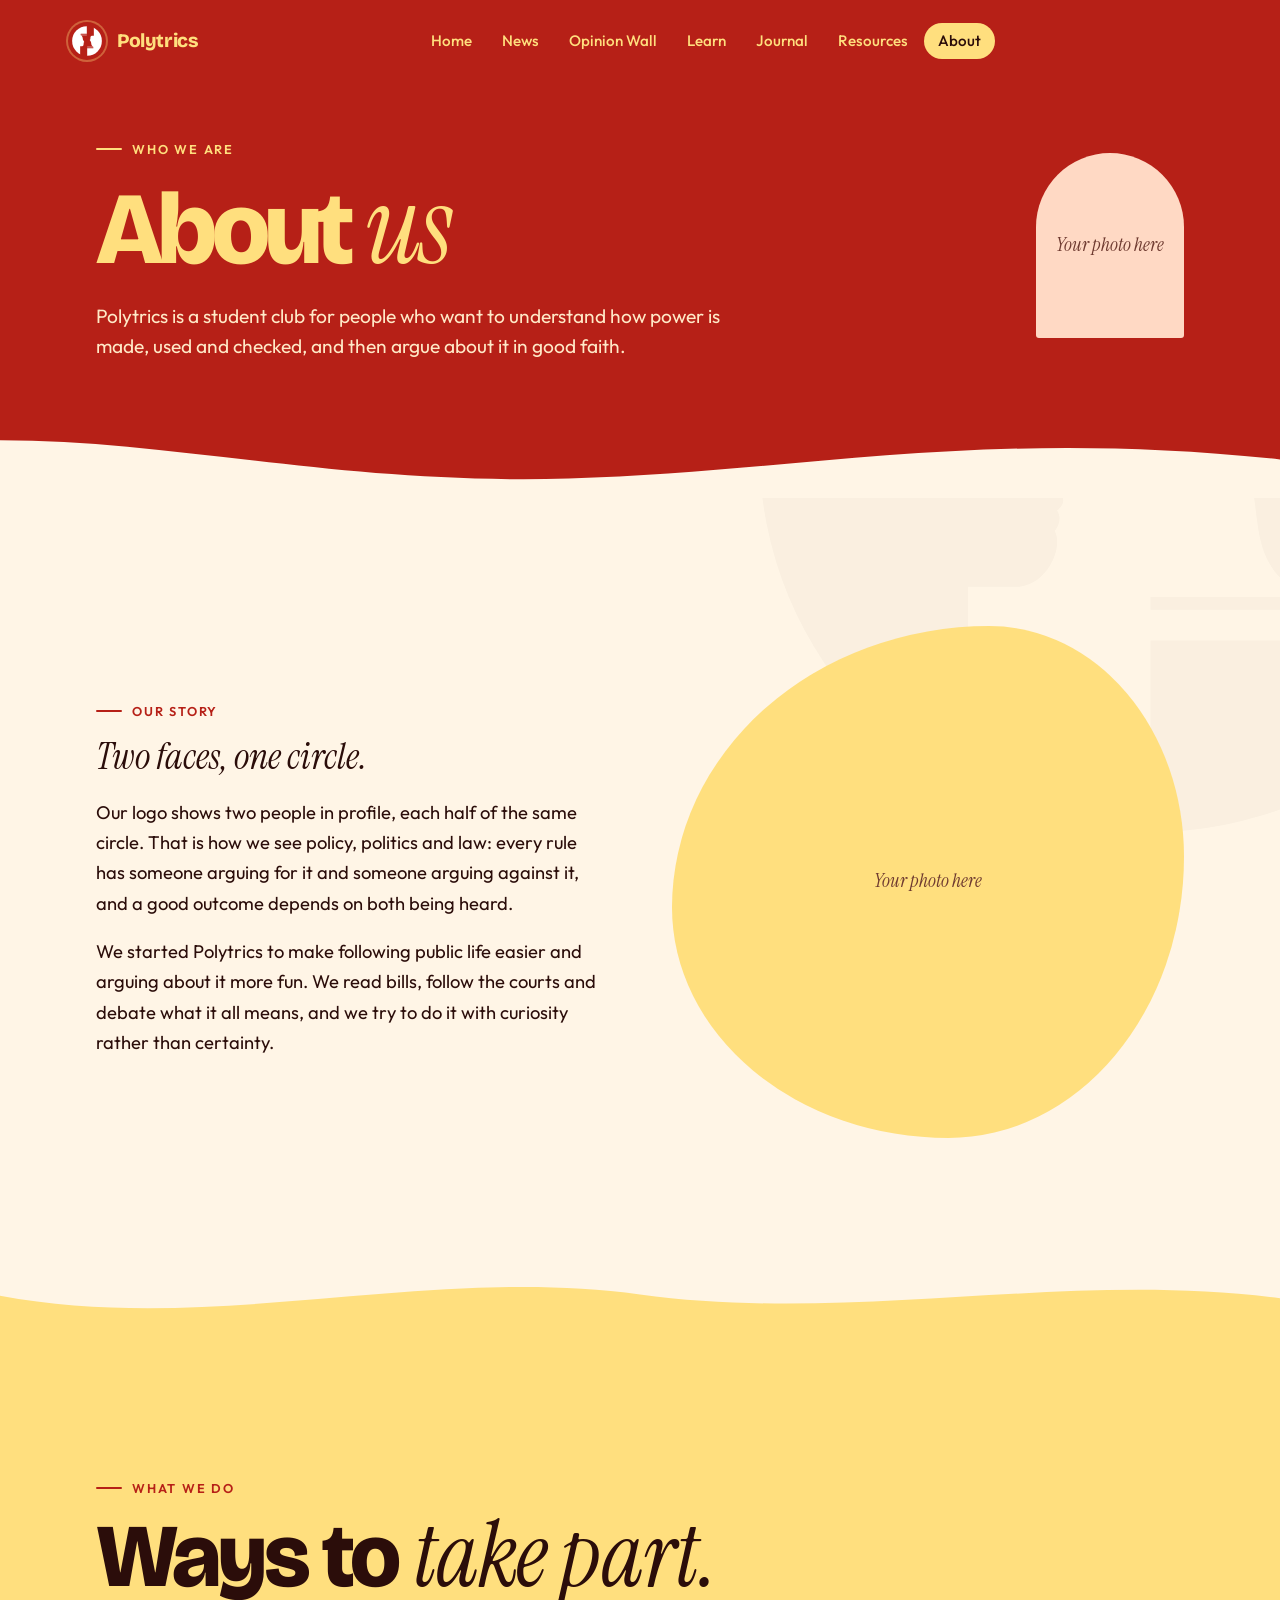
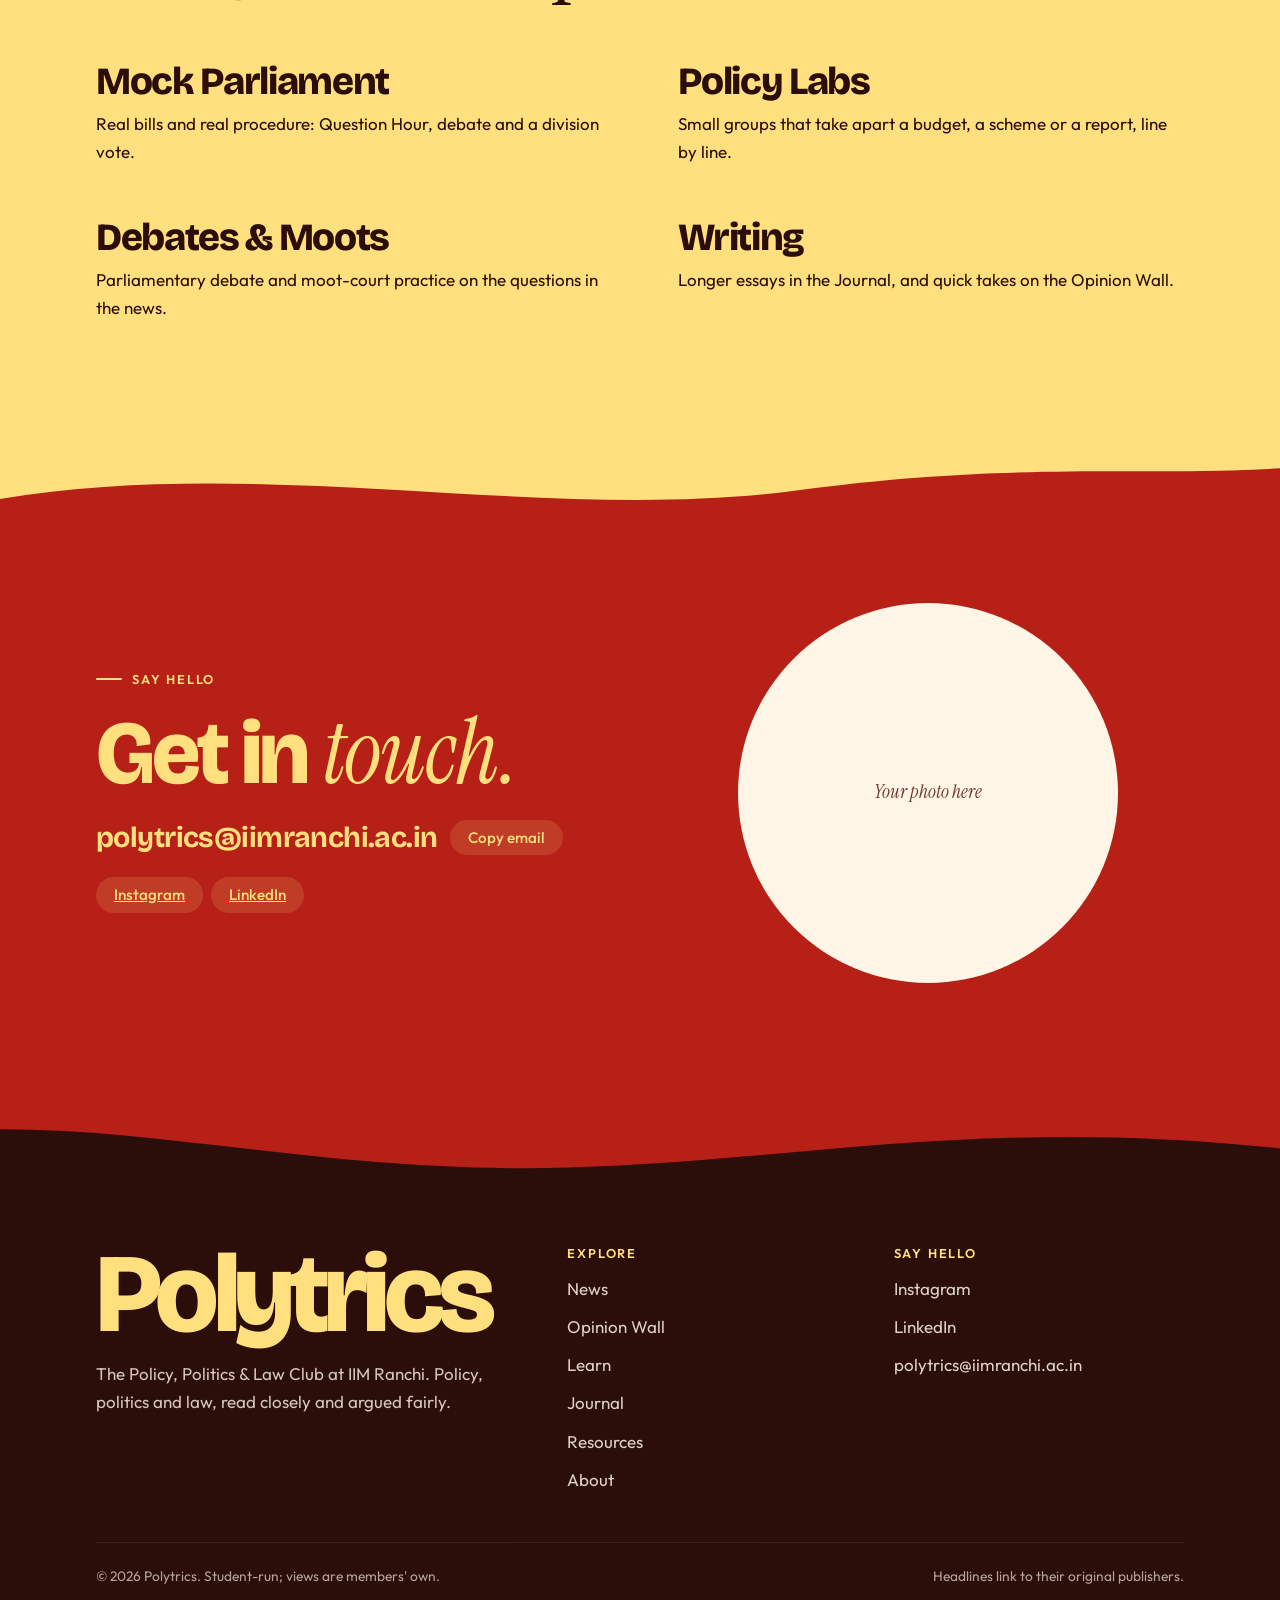
==== commit 6aad08e8: "Add files via upload" ====
--- a/about.html
+++ b/about.html
@@ -4,75 +4,65 @@
 <meta charset="utf-8">
 <meta name="viewport" content="width=device-width, initial-scale=1, viewport-fit=cover">
 <title>About · Polytrics</title>
-<meta name="description" content="Who we are, what we do and how to join Polytrics.">
+<meta name="description" content="Who we are and what we do at Polytrics, the Policy, Politics & Law Club.">
 <meta name="theme-color" content="#B62017">
 <meta property="og:title" content="About · Polytrics">
-<meta property="og:description" content="Who we are, what we do and how to join Polytrics.">
-<link rel="icon" href="data:image/svg+xml,%3Csvg xmlns='http://www.w3.org/2000/svg' viewBox='0 0 64 64'%3E%3Crect width='64' height='64' rx='14' fill='%23B62017'/%3E%3Cpath d='M31 10A22 22 0 0 0 31 54Z' fill='white'/%3E%3Cpath d='M33 54A22 22 0 0 0 33 10Z' fill='white'/%3E%3Crect x='21' y='34' width='10' height='22' fill='%23B62017'/%3E%3Crect x='33' y='8' width='10' height='22' fill='%23B62017'/%3E%3C/svg%3E">
+<meta property="og:description" content="Who we are and what we do at Polytrics, the Policy, Politics & Law Club.">
+<link rel="icon" href="data:image/svg+xml,%3Csvg xmlns='http://www.w3.org/2000/svg' viewBox='0 0 64 64'%3E%3Crect width='64' height='64' rx='32' fill='%23B62017'/%3E%3Cpath d='M31 10A22 22 0 0 0 31 54Z' fill='%23FFDF7E'/%3E%3Cpath d='M33 54A22 22 0 0 0 33 10Z' fill='%23FFDF7E'/%3E%3Crect x='21' y='34' width='10' height='22' fill='%23B62017'/%3E%3Crect x='33' y='8' width='10' height='22' fill='%23B62017'/%3E%3C/svg%3E">
 <link rel="preconnect" href="https://fonts.googleapis.com">
 <link rel="preconnect" href="https://fonts.gstatic.com" crossorigin>
-<link rel="stylesheet" href="https://fonts.googleapis.com/css2?family=Cardo:ital,wght@0,400;0,700;1,400&family=Montserrat:wght@400;500;600;700&display=swap">
+<link rel="stylesheet" href="https://fonts.googleapis.com/css2?family=Bricolage+Grotesque:opsz,wght@12..96,400..800&family=Instrument+Serif:ital@0;1&family=Outfit:wght@300..700&display=swap">
 <link rel="stylesheet" href="assets/css/style.css">
-<script>try{var t=localStorage.getItem("pt-theme");if(t==="dark"||t==="light")document.documentElement.setAttribute("data-theme",t)}catch(e){}</script>
 </head>
 <body data-page="about">
 <section class="hero hero--page">
-  <div class="ghost" data-ghost></div>
-  <div class="wrap">
-    <span class="eyebrow">Who we are</span>
-    <h1 style="margin-top:16px"><span class="line"><span style="--i:0">About <em>Polytrics</em></span></span></h1>
-    <p class="lede">Polytrics is a student club for people who want to understand how power is made, used and checked, and then argue about it.</p>
+  <div class="wrap grid">
+    <div>
+      <span class="kicker">Who we are</span>
+      <h1 style="margin-top:18px"><span class="line"><span style="--i:0">About <em>us</em></span></span></h1>
+      <p class="lede">Polytrics is a student club for people who want to understand how power is made, used and checked, and then argue about it in good faith.</p>
+    </div>
+    <div class="shape shape--arch" id="photo-1" style="width:min(100%,340px);justify-self:center"><span class="ph">Your photo here</span></div>
   </div>
 </section>
+<div aria-hidden="true" style="background:var(--red);position:relative;z-index:2"><svg class="wave wave--cream" viewBox="0 0 1440 120" preserveAspectRatio="none"><path d="M0,30 C200,30 380,100 640,90 C900,80 1100,10 1440,60 L1440,121 L0,121 Z"/></svg></div>
 <main>
-<section class="section"><div class="wrap split">
-  <div data-reveal="left">
-    <span class="eyebrow">Our idea</span>
-    <h2 style="font-size:clamp(2rem,4.4vw,3.4rem);margin-top:10px">Two sides, one table</h2>
+<section class="section s-cream">
+  <div class="wrap cols-2">
+    <div class="prose" data-reveal="left">
+      <span class="kicker" style="color:var(--red)">Our story</span>
+      <p class="big-it">Two faces, one circle.</p>
+      <p>Our logo shows two people in profile, each half of the same circle. That is how we see policy, politics and law: every rule has someone arguing for it and someone arguing against it, and a good outcome depends on both being heard.</p>
+      <p>We started Polytrics to make following public life easier and arguing about it more fun. We read bills, follow the courts and debate what it all means, and we try to do it with curiosity rather than certainty.</p>
+    </div>
+    <div class="shape shape--blob" id="photo-2" data-reveal="scale"><span class="ph">Your photo here</span></div>
   </div>
-  <div data-reveal="right" style="display:grid;gap:18px;font-family:var(--serif);font-size:1.2rem;line-height:1.6">
-    <p>Our logo shows two faces in profile, each half of one circle. Policy, politics and law work the same way: every rule has someone arguing for it and someone arguing against it, and the outcome depends on how well both sides are heard.</p>
-    <p>We run debates, mock parliaments and policy labs. We publish member writing, and we keep this site updated so that following public life takes five minutes a day, not an hour.</p>
+</section>
+<div aria-hidden="true" style="background:transparent;position:relative;z-index:2"><svg class="wave wave--butter" viewBox="0 0 1440 120" preserveAspectRatio="none"><path d="M0,48 C240,110 480,0 720,46 C960,92 1200,8 1440,52 L1440,121 L0,121 Z"/></svg></div>
+<section class="section s-butter">
+  <div class="wrap">
+    <div class="head" data-reveal><div><span class="kicker" style="color:var(--red)">What we do</span><h2 class="big">Ways to <em>take part.</em></h2></div></div>
+    <div class="does">
+      <div data-reveal style="--d:0"><h3>Mock Parliament</h3><p>Real bills and real procedure: Question Hour, debate and a division vote.</p></div>
+      <div data-reveal style="--d:1"><h3>Policy Labs</h3><p>Small groups that take apart a budget, a scheme or a report, line by line.</p></div>
+      <div data-reveal style="--d:2"><h3>Debates &amp; Moots</h3><p>Parliamentary debate and moot-court practice on the questions in the news.</p></div>
+      <div data-reveal style="--d:3"><h3>Writing</h3><p>Longer essays in the Journal, and quick takes on the Opinion Wall.</p></div>
+    </div>
   </div>
-</div></section>
-
-<section class="section section--tint"><div class="wrap">
-  <div class="section-head" data-reveal><div><span class="eyebrow">What we do</span><h2>Four formats</h2></div></div>
-  <div class="grid grid-4">
-    <div class="stat" data-reveal style="--d:0"><b>i.</b><h3 style="margin-top:10px;font-size:1.4rem">Mock Parliament</h3><span>Real bills, real procedure: Question Hour, debate and division.</span></div>
-    <div class="stat" data-reveal style="--d:1"><b>ii.</b><h3 style="margin-top:10px;font-size:1.4rem">Policy Labs</h3><span>Small-group sessions taking apart a budget, a scheme or a report.</span></div>
-    <div class="stat" data-reveal style="--d:2"><b>iii.</b><h3 style="margin-top:10px;font-size:1.4rem">Debates &amp; Moots</h3><span>Parliamentary debate and moot-court practice on live questions.</span></div>
-    <div class="stat" data-reveal style="--d:3"><b>iv.</b><h3 style="margin-top:10px;font-size:1.4rem">The Journal</h3><span>Member essays and briefs, edited and published here.</span></div>
+</section>
+<div aria-hidden="true" style="background:var(--butter);position:relative;z-index:2"><svg class="wave wave--red" viewBox="0 0 1440 120" preserveAspectRatio="none"><path d="M0,78 C300,8 620,118 900,64 C1150,18 1300,44 1440,30 L1440,121 L0,121 Z"/></svg></div>
+<section class="section s-red" style="padding-top:clamp(40px,6vw,80px)">
+  <div class="wrap cols-2">
+    <div data-reveal="left" style="display:grid;gap:22px;align-content:start">
+      <span class="kicker">Say hello</span>
+      <h2 class="big">Get in <em>touch.</em></h2>
+      <div class="copy-line"><code id="club-mail"></code><button class="pill" type="button" id="copy-mail">Copy email</button></div>
+      <div class="pills" id="socials"></div>
+    </div>
+    <div class="shape shape--round" id="photo-3" data-reveal="scale" style="width:min(100%,380px);justify-self:center"><span class="ph">Your photo here</span></div>
   </div>
-</div></section>
-
-<section class="section"><div class="wrap">
-  <div class="section-head" data-reveal><div><span class="eyebrow">The team</span><h2>Core committee</h2></div></div>
-  <div class="grid grid-4" id="team"></div>
-</div></section>
-
-<section class="section section--tint" id="join"><div class="wrap split">
-  <div data-reveal="left" style="display:grid;gap:18px;align-content:start">
-    <span class="eyebrow">Join us</span>
-    <h2 style="font-size:clamp(2rem,4.4vw,3.4rem)">Take a seat at the table</h2>
-    <p class="lede">Open to every student. No prior experience in law or politics needed, only curiosity and a willingness to argue in good faith.</p>
-    <a class="btn btn--solid" id="gform" href="#" target="_blank" rel="noopener" style="justify-self:start">Apply via Google Form <svg viewBox="0 0 24 24" fill="none" stroke="currentColor" stroke-width="2" stroke-linecap="round" stroke-linejoin="round" aria-hidden="true"><path d="M5 12h14M13 6l6 6-6 6"/></svg></a>
-    <div class="copy-line"><span class="form-note">Or write to</span> <code id="club-mail"></code> <button class="chip" type="button" id="copy-mail">Copy</button></div>
-  </div>
-  <form class="panel form" id="join-form" data-reveal="right" novalidate>
-    <div class="form-row">
-      <div class="field"><label for="f-name">Full name</label><input id="f-name" name="name" required autocomplete="name"></div>
-      <div class="field"><label for="f-email">Email</label><input id="f-email" name="email" type="email" required autocomplete="email"></div>
-    </div>
-    <div class="form-row">
-      <div class="field"><label for="f-prog">Programme &amp; year</label><input id="f-prog" name="programme" placeholder="e.g. MBA, 1st year"></div>
-      <div class="field"><label for="f-desk">Desk</label><select id="f-desk" name="desk"><option>Policy</option><option>Politics</option><option>Law</option><option>Journal</option><option>Events</option><option>Design &amp; Social</option></select></div>
-    </div>
-    <div class="field"><label for="f-why">Which issue would you argue about all night?</label><textarea id="f-why" name="message" required></textarea></div>
-    <button class="btn btn--solid" type="submit" style="justify-self:start">Send application <svg viewBox="0 0 24 24" fill="none" stroke="currentColor" stroke-width="2" stroke-linecap="round" stroke-linejoin="round" aria-hidden="true"><path d="M5 12h14M13 6l6 6-6 6"/></svg></button>
-    <p class="form-note" id="form-note" aria-live="polite"></p>
-  </form>
-</div></section>
+</section>
+<div aria-hidden="true" style="background:var(--red);position:relative;z-index:2"><svg class="wave wave--ink" viewBox="0 0 1440 120" preserveAspectRatio="none"><path d="M0,30 C200,30 380,100 640,90 C900,80 1100,10 1440,60 L1440,121 L0,121 Z"/></svg></div>
 </main>
 <script src="assets/js/config.js"></script>
 <script src="assets/js/content.js"></script>
--- a/assets/css/style.css
+++ b/assets/css/style.css
@@ -1,438 +1,411 @@
 /* =========================================================
-   POLYTRICS — design tokens
-   Layout: split composition echoing the logo's two halves —
-   a red "chamber" hero over a quiet paper body, content in a 12-col grid.
+   POLYTRICS — v2 "flow"
+   Layout: sections pour into each other through wave edges and
+   colour fades (logo red → butter → cream); content sits in soft,
+   organic shapes instead of boxes.
    ========================================================= */
 :root {
-  --brand: #B62017;          /* logo red */
-  --brand-deep: #8C150F;
-  --on-brand: #FFFFFF;
-  --bg: #F7F4F3;
-  --surface: #FFFFFF;
-  --surface-2: #EFE9E7;
-  --fg: #1D1616;
-  --muted: #6E605E;
-  --line: #E2D8D6;
-  --accent: #B62017;         /* red used as text on page background */
-  --ok: #2F7D4F;
-  --serif: "Cardo", "Iowan Old Style", Georgia, "Times New Roman", serif;
-  --sans: "Montserrat", "Segoe UI", system-ui, -apple-system, sans-serif;
-  --wrap: 1180px;
-  --gutter: clamp(16px, 4vw, 40px);
-  --radius: 4px;
+  --red: #B62017;          /* logo red */
+  --red-deep: #7C130D;
+  --butter: #FFDF7E;
+  --cream: #FFF5E6;
+  --blush: #FFD9C4;
+  --ink: #2B0D0A;
+  --ink-soft: #6E3A30;
+  --on-red: #FFE9C7;
+  --line: rgba(43, 13, 10, .14);
+  --display: "Bricolage Grotesque", "Arial Black", system-ui, sans-serif;
+  --body: "Outfit", "Segoe UI", system-ui, -apple-system, sans-serif;
+  --serif: "Instrument Serif", Georgia, "Times New Roman", serif;
+  --wrap: 1200px;
+  --gutter: clamp(18px, 4.5vw, 56px);
   --ease: cubic-bezier(.65, 0, .35, 1);
   --ease-out: cubic-bezier(.22, 1, .36, 1);
   color-scheme: light;
 }
-@media (prefers-color-scheme: dark) {
-  :root:not([data-theme="light"]) {
-    --brand: #B62017; --brand-deep: #7A120D; --on-brand: #FFFFFF;
-    --bg: #141011; --surface: #1C1718; --surface-2: #251E1F; --fg: #EFE7E5;
-    --muted: #A69896; --line: #342B2C; --accent: #EB5A4F; --ok: #5CBF85;
-    color-scheme: dark;
-  }
-}
-:root[data-theme="dark"] {
-  --brand: #B62017; --brand-deep: #7A120D; --on-brand: #FFFFFF;
-  --bg: #141011; --surface: #1C1718; --surface-2: #251E1F; --fg: #EFE7E5;
-  --muted: #A69896; --line: #342B2C; --accent: #EB5A4F; --ok: #5CBF85;
-  color-scheme: dark;
-}
 
 /* ---------- base ---------- */
 *, *::before, *::after { box-sizing: border-box; }
-html { scroll-behavior: smooth; -webkit-text-size-adjust: 100%; }
+html { scroll-behavior: smooth; -webkit-text-size-adjust: 100%; overflow-x: hidden; }
+@supports (overflow: clip) { html { overflow-x: clip; } }
 body {
-  margin: 0; background: var(--bg); color: var(--fg);
-  font-family: var(--sans); font-size: 16px; line-height: 1.65;
+  margin: 0; background: var(--cream); color: var(--ink);
+  font: 400 17px/1.65 var(--body);
   overflow-x: hidden; -webkit-font-smoothing: antialiased;
 }
 img, svg { max-width: 100%; display: block; }
 a { color: inherit; }
-h1, h2, h3, h4 { font-family: var(--serif); font-weight: 700; line-height: 1.1; margin: 0; text-wrap: balance; letter-spacing: -.01em; }
+h1, h2, h3, h4 { font-family: var(--display); font-weight: 800; line-height: 1; margin: 0; letter-spacing: -.035em; text-wrap: balance; }
 p { margin: 0; }
 button { font: inherit; color: inherit; }
-:focus-visible { outline: 2px solid var(--accent); outline-offset: 3px; }
+:focus-visible { outline: 2.5px solid currentColor; outline-offset: 4px; border-radius: 6px; }
 .sr-only { position: absolute; width: 1px; height: 1px; overflow: hidden; clip: rect(0 0 0 0); white-space: nowrap; }
 .wrap { max-width: var(--wrap); margin-inline: auto; padding-inline: var(--gutter); }
-
-.eyebrow { font: 600 .72rem/1.2 var(--sans); letter-spacing: .18em; text-transform: uppercase; color: var(--accent); }
-.lede { font-family: var(--serif); font-size: clamp(1.15rem, 1.6vw, 1.35rem); line-height: 1.5; color: var(--muted); max-width: 60ch; }
+em, .it { font-family: var(--serif); font-style: italic; font-weight: 400; letter-spacing: -.01em; }
+
+.kicker { display: inline-flex; align-items: center; gap: 10px; font: 600 .8rem/1 var(--body); letter-spacing: .14em; text-transform: uppercase; }
+.kicker::before { content: ""; width: 26px; height: 2px; border-radius: 2px; background: currentColor; }
+.lede { font-size: clamp(1.1rem, 1.5vw, 1.3rem); line-height: 1.55; max-width: 52ch; }
+.big { font-size: clamp(2.6rem, 7vw, 5.6rem); }
+.mid { font-size: clamp(2.1rem, 4.6vw, 3.6rem); }
+
+/* ---------- colour fields ---------- */
+.s-red    { background: var(--red); color: var(--butter); }
+.s-red .lede, .s-red p { color: var(--on-red); }
+.s-butter { background: var(--butter); color: var(--ink); }
+.s-cream  { background: var(--cream); color: var(--ink); }
+.s-ink    { background: var(--ink); color: var(--cream); }
+.s-fade-br { background: linear-gradient(180deg, var(--butter) 0%, var(--butter) 35%, #F7A35A 70%, var(--red) 100%); }
+.s-fade-bc { background: linear-gradient(180deg, var(--butter) 0%, var(--cream) 70%); }
+.section { position: relative; padding-block: clamp(70px, 10vw, 140px); }
+.section.tight { padding-block: clamp(48px, 6vw, 80px); }
+
+/* wave edges: a wave sits at the bottom of a section, coloured like the next one */
+.wave { display: block; width: 100%; height: clamp(40px, 6vw, 90px); margin-top: -1px; position: relative; z-index: 2; }
+.wave path { fill: currentColor; }
+.wave--cream { color: var(--cream); } .wave--red { color: var(--red); } .wave--butter { color: var(--butter); } .wave--ink { color: var(--ink); }
+.edge { position: absolute; left: 0; right: 0; bottom: -1px; }
+.edge-top { position: absolute; left: 0; right: 0; top: -1px; transform: scaleY(-1); }
 
 /* ---------- reading progress ---------- */
 .progress { position: fixed; inset: 0 0 auto 0; height: 3px; z-index: 60; pointer-events: none; }
-.progress span { display: block; height: 100%; width: 100%; background: var(--brand); transform-origin: 0 50%; transform: scaleX(var(--p, 0)); }
-
-/* ---------- header (from your nav snippet, rebuilt) ---------- */
-.main_h {
-  position: fixed; inset: 0 0 auto 0; z-index: 50;
-  padding-top: env(safe-area-inset-top, 0px);
-  color: var(--on-brand);
-  transition: background .4s var(--ease), color .4s var(--ease), box-shadow .4s var(--ease);
-}
-.main_h .row { display: flex; align-items: center; justify-content: space-between; gap: 24px; height: 76px; transition: height .4s var(--ease); }
-.main_h.sticky { background: color-mix(in srgb, var(--bg) 88%, transparent); color: var(--fg); box-shadow: 0 1px 0 var(--line); backdrop-filter: saturate(1.4) blur(14px); -webkit-backdrop-filter: saturate(1.4) blur(14px); }
-.main_h.sticky .row { height: 62px; }
-.brand { display: flex; align-items: center; gap: 12px; text-decoration: none; }
-.brand .mark { width: 34px; height: 34px; border-radius: 50%; background: var(--brand); color: #fff; padding: 3px; flex: none; transition: transform .6s var(--ease-out); }
+.progress span { display: block; height: 100%; width: 100%; background: var(--butter); transform-origin: 0 50%; transform: scaleX(var(--p, 0)); box-shadow: 0 0 0 1px rgba(43,13,10,.08); }
+
+/* ---------- floating pill header ---------- */
+.main_h { position: fixed; inset: 0 0 auto 0; z-index: 50; padding: calc(env(safe-area-inset-top, 0px) + 14px) var(--gutter) 0; pointer-events: none; color: var(--butter); transition: color .4s var(--ease); }
+.main_h .row {
+  pointer-events: auto; max-width: var(--wrap); margin-inline: auto;
+  display: flex; align-items: center; justify-content: space-between; gap: 18px;
+  padding: 8px 10px 8px 12px; border-radius: 999px;
+  transition: background .45s var(--ease), box-shadow .45s var(--ease), padding .45s var(--ease);
+}
+.main_h.sticky { color: var(--ink); }
+.main_h.sticky .row { background: rgba(255, 245, 230, .86); box-shadow: 0 10px 40px -12px rgba(43,13,10,.28), 0 0 0 1px rgba(43,13,10,.06); backdrop-filter: saturate(1.5) blur(16px); -webkit-backdrop-filter: saturate(1.5) blur(16px); }
+.brand { display: flex; align-items: center; gap: 11px; text-decoration: none; }
+.brand .mark { width: 38px; height: 38px; border-radius: 50%; background: var(--red); color: #fff; padding: 4px; flex: none; transition: transform .7s var(--ease-out); box-shadow: 0 0 0 2px rgba(255,223,126,.35); }
 .brand:hover .mark { transform: rotate(180deg); }
-.brand .name { font: 700 1.05rem/1 var(--sans); letter-spacing: .2em; text-transform: uppercase; }
-.brand .name small { display: block; font-weight: 500; font-size: .58rem; letter-spacing: .16em; opacity: .75; margin-top: 4px; }
-
-.main_h nav ul { list-style: none; margin: 0; padding: 0; display: flex; gap: 4px; }
-.main_h nav a {
-  position: relative; display: block; padding: 10px 12px; text-decoration: none;
-  font: 600 .74rem/1 var(--sans); letter-spacing: .12em; text-transform: uppercase; opacity: .82;
-  transition: opacity .25s;
-}
-.main_h nav a::after { content: ""; position: absolute; left: 12px; right: 12px; bottom: 4px; height: 2px; background: currentColor; transform: scaleX(0); transform-origin: right; transition: transform .35s var(--ease-out); }
-.main_h nav a:hover, .main_h nav a[aria-current="page"] { opacity: 1; }
-.main_h nav a:hover::after, .main_h nav a[aria-current="page"]::after { transform: scaleX(1); transform-origin: left; }
-.main_h.sticky nav a[aria-current="page"] { color: var(--accent); }
-
-.header-tools { display: flex; align-items: center; gap: 6px; }
-.icon-btn { width: 40px; height: 40px; border-radius: 50%; border: 1px solid color-mix(in srgb, currentColor 30%, transparent); background: transparent; display: grid; place-items: center; cursor: pointer; transition: background .25s; }
-.icon-btn:hover { background: color-mix(in srgb, currentColor 12%, transparent); }
-.icon-btn svg { width: 18px; height: 18px; }
-.mobile-toggle { display: none; width: 40px; height: 40px; border: 0; background: transparent; cursor: pointer; position: relative; }
-.mobile-toggle span { position: absolute; left: 9px; right: 9px; height: 2px; background: currentColor; transition: transform .35s var(--ease), opacity .2s; }
-.mobile-toggle span:nth-child(1) { top: 13px; } .mobile-toggle span:nth-child(2) { top: 19px; } .mobile-toggle span:nth-child(3) { top: 25px; }
+.brand .name { font: 800 1.2rem/1 var(--display); letter-spacing: -.02em; }
+.main_h nav ul { list-style: none; margin: 0; padding: 0; display: flex; gap: 2px; }
+.main_h nav a { display: block; padding: 10px 14px; border-radius: 999px; text-decoration: none; font: 500 .95rem/1 var(--body); transition: background .3s, color .3s; }
+.main_h nav a:hover { background: rgba(255, 223, 126, .16); }
+.main_h.sticky nav a:hover { background: rgba(182, 32, 23, .08); }
+.main_h nav a[aria-current="page"] { background: var(--butter); color: var(--ink); }
+.main_h.sticky nav a[aria-current="page"] { background: var(--red); color: var(--butter); }
+.mobile-toggle { display: none; width: 44px; height: 44px; border: 0; border-radius: 50%; background: var(--butter); color: var(--ink); cursor: pointer; position: relative; }
+.mobile-toggle span { position: absolute; left: 13px; right: 13px; height: 2px; border-radius: 2px; background: currentColor; transition: transform .4s var(--ease), opacity .2s; }
+.mobile-toggle span:nth-child(1) { top: 15px; } .mobile-toggle span:nth-child(2) { top: 21px; } .mobile-toggle span:nth-child(3) { top: 27px; }
 .open-nav .mobile-toggle span:nth-child(1) { transform: translateY(6px) rotate(45deg); }
 .open-nav .mobile-toggle span:nth-child(2) { opacity: 0; }
 .open-nav .mobile-toggle span:nth-child(3) { transform: translateY(-6px) rotate(-45deg); }
-
-@media (max-width: 980px) {
+@media (max-width: 1000px) {
   .mobile-toggle { display: block; }
   .main_h nav {
-    position: fixed; inset: 0; z-index: -1; background: var(--brand); color: #fff;
-    display: flex; align-items: center; padding: 100px var(--gutter) 40px;
-    clip-path: circle(0 at calc(100% - 40px) 38px); transition: clip-path .7s var(--ease);
+    position: fixed; inset: 0; z-index: -1; background: var(--red); color: var(--butter); pointer-events: auto;
+    display: flex; align-items: center; padding: 110px var(--gutter) 40px;
+    clip-path: circle(0 at calc(100% - 52px) 44px); transition: clip-path .8s var(--ease); visibility: hidden;
   }
-  .open-nav .main_h nav { clip-path: circle(150% at calc(100% - 40px) 38px); }
+  .open-nav .main_h nav { clip-path: circle(150% at calc(100% - 52px) 44px); visibility: visible; }
   .main_h nav ul { flex-direction: column; gap: 0; width: 100%; }
-  .main_h nav a { font: 700 clamp(1.6rem, 7vw, 2.4rem)/1.2 var(--serif); letter-spacing: 0; text-transform: none; padding: 10px 0; opacity: 1; }
-  .main_h nav a::after { left: 0; right: auto; width: 40px; bottom: 6px; }
-  .open-nav .main_h { color: #fff; }
-  .open-nav .main_h.sticky { background: transparent; box-shadow: none; backdrop-filter: none; }
-  .open-nav { overflow: hidden; }
+  .main_h nav a { font: 800 clamp(2.2rem, 10vw, 3.4rem)/1.15 var(--display); letter-spacing: -.03em; padding: 6px 0; background: none !important; color: var(--butter) !important; }
+  .main_h nav a[aria-current="page"] { font-family: var(--serif); font-style: italic; font-weight: 400; }
+  .open-nav .main_h { color: var(--butter); }
+  .open-nav .main_h.sticky .row { background: transparent; box-shadow: none; backdrop-filter: none; }
+  .open-nav, .open-nav body { overflow: hidden; }
 }
 
 /* ---------- hero ---------- */
-.hero {
-  position: relative; overflow: hidden; isolation: isolate;
-  background: var(--brand); color: var(--on-brand);
-  padding-block: calc(120px + env(safe-area-inset-top, 0px)) 72px;
-}
-.hero--home { min-height: min(92vh, 820px); display: flex; align-items: center; padding-bottom: 110px; }
-.hero::after { /* paper grain */
-  content: ""; position: absolute; inset: 0; z-index: -1; opacity: .18; mix-blend-mode: multiply;
-  background-image: radial-gradient(rgba(0,0,0,.35) 1px, transparent 1px); background-size: 3px 3px;
-}
-.hero .ghost { position: absolute; z-index: -1; color: #fff; opacity: .065; pointer-events: none; }
-.hero--home .ghost { width: min(78vw, 880px); right: -14%; top: 50%; translate: 0 -50%; }
-.hero--page .ghost { width: 460px; right: -120px; top: -60px; opacity: .08; }
-.ghost .half-l { transform: translateY(calc(var(--split, 0) * 1px)); }
-.ghost .half-r { transform: translateY(calc(var(--split, 0) * -1px)); }
-
-.hero h1 { font-size: clamp(3rem, 9vw, 7.6rem); line-height: .95; letter-spacing: -.025em; }
-.hero h1 .line { display: block; overflow: hidden; padding-bottom: .06em; }
-.hero h1 .line > span { display: inline-block; animation: rise 1.1s var(--ease-out) both; animation-delay: calc(.55s + var(--i, 0) * .12s); }
-.hero h1 em { font-style: italic; font-weight: 400; }
-.hero .dot { color: #1D0B09; }
-.hero--page h1 { font-size: clamp(2.6rem, 6.5vw, 5rem); }
-.hero .eyebrow { color: #FFD9D4; }
-.hero .lede { color: rgba(255,255,255,.86); margin-top: 22px; }
-.hero-meta { display: flex; flex-wrap: wrap; gap: 10px 26px; margin-top: 30px; font: 500 .78rem/1.4 var(--sans); letter-spacing: .08em; text-transform: uppercase; color: rgba(255,255,255,.8); }
-.hero-meta b { color: #fff; font-weight: 700; }
+.hero { position: relative; background: var(--red); color: var(--butter); overflow: hidden; isolation: isolate; padding-top: calc(env(safe-area-inset-top, 0px) + 130px); }
+.hero .grid { display: grid; grid-template-columns: minmax(0, 1.15fr) minmax(0, 1fr); gap: clamp(24px, 4vw, 60px); align-items: center; padding-bottom: clamp(40px, 6vw, 70px); }
+.hero h1 { font-size: clamp(3.4rem, 9.5vw, 8.4rem); line-height: .9; letter-spacing: -.05em; }
+.hero h1 .line { display: block; overflow: hidden; padding-bottom: .08em; margin-bottom: -.08em; }
+.hero h1 .line > span { display: inline-block; animation: rise 1.15s var(--ease-out) both; animation-delay: calc(.55s + var(--i, 0) * .12s); }
+.hero h1 em { font-size: 1.08em; letter-spacing: -.02em; }
+.hero .lede { margin-top: 26px; color: var(--on-red); }
 .hero-cta { display: flex; flex-wrap: wrap; gap: 12px; margin-top: 34px; }
-@keyframes rise { from { transform: translateY(105%); } to { transform: none; } }
-
-.mouse { position: absolute; left: 50%; bottom: 28px; width: 26px; height: 42px; translate: -50% 0; border: 2px solid rgba(255,255,255,.7); border-radius: 14px; }
-.mouse span { position: absolute; left: 50%; top: 8px; width: 4px; height: 8px; margin-left: -2px; border-radius: 2px; background: #fff; animation: wheel 1.8s infinite; }
-@keyframes wheel { 0% { opacity: 0; transform: translateY(0); } 30% { opacity: 1; } 100% { opacity: 0; transform: translateY(12px); } }
-
-/* ---------- buttons ---------- */
+@keyframes rise { from { transform: translateY(110%) rotate(3deg); } to { transform: none; } }
+.hero--page { padding-bottom: 0; }
+.hero--page .grid { grid-template-columns: minmax(0, 1fr) auto; padding-bottom: clamp(30px, 5vw, 60px); }
+.hero--page h1 { font-size: clamp(3rem, 8vw, 6.6rem); }
+@media (max-width: 860px) { .hero .grid, .hero--page .grid { grid-template-columns: minmax(0, 1fr); } }
+
+/* the morphing blob */
+.blob {
+  position: relative; aspect-ratio: 1 / 1; width: 100%; max-width: 560px; justify-self: center;
+  border-radius: 62% 38% 46% 54% / 55% 45% 55% 45%;
+  background: var(--butter); color: var(--red); overflow: hidden;
+  animation: morph 16s ease-in-out infinite alternate, floaty 9s ease-in-out infinite;
+  display: grid; place-items: center;
+}
+.blob img { width: 100%; height: 100%; object-fit: cover; }
+.blob .logo-split { width: 64%; }
+.blob--sm { max-width: 220px; animation-duration: 12s, 7s; }
+@keyframes morph {
+  0%   { border-radius: 62% 38% 46% 54% / 55% 45% 55% 45%; }
+  33%  { border-radius: 42% 58% 60% 40% / 45% 60% 40% 55%; }
+  66%  { border-radius: 55% 45% 35% 65% / 60% 40% 60% 40%; }
+  100% { border-radius: 38% 62% 55% 45% / 40% 55% 45% 60%; }
+}
+@keyframes floaty { 50% { transform: translateY(-14px) rotate(2deg); } }
+.logo-split .half-l { transform: translateY(calc(var(--split, 0) * 1px)); }
+.logo-split .half-r { transform: translateY(calc(var(--split, 0) * -1px)); }
+
+/* curved, flowing marquee */
+.wavetext { display: block; width: 100%; height: clamp(110px, 14vw, 190px); overflow: visible; }
+.wavetext text { font: 800 64px var(--display); letter-spacing: -1.5px; fill: currentColor; }
+.wavetext .dot { fill: currentColor; }
+
+/* ---------- buttons & links ---------- */
 .btn {
-  display: inline-flex; align-items: center; gap: 10px; padding: 14px 22px; border-radius: 999px;
-  font: 600 .78rem/1 var(--sans); letter-spacing: .12em; text-transform: uppercase; text-decoration: none;
-  border: 1.5px solid currentColor; background: transparent; cursor: pointer;
-  transition: background .3s var(--ease), color .3s var(--ease), transform .3s var(--ease-out);
-}
-.btn:hover { transform: translateY(-2px); }
-.btn svg { width: 16px; height: 16px; transition: transform .3s var(--ease-out); }
+  display: inline-flex; align-items: center; gap: 10px; padding: 16px 26px; border-radius: 999px; border: 0;
+  font: 600 1rem/1 var(--body); text-decoration: none; cursor: pointer;
+  background: var(--ink); color: var(--cream);
+  transition: transform .35s var(--ease-out), background .3s, color .3s, box-shadow .35s;
+}
+.btn:hover { transform: translateY(-3px) rotate(-1deg); box-shadow: 0 14px 30px -14px rgba(43,13,10,.5); }
+.btn svg { width: 18px; height: 18px; transition: transform .35s var(--ease-out); }
 .btn:hover svg { transform: translateX(4px); }
-.btn--solid { background: var(--brand); border-color: var(--brand); color: #fff; }
-.btn--solid:hover { background: var(--brand-deep); border-color: var(--brand-deep); }
-.hero .btn--light { background: #fff; color: var(--brand); border-color: #fff; }
-.hero .btn--ghost { color: #fff; }
-.hero .btn--ghost:hover { background: rgba(255,255,255,.12); }
-.link-arrow { display: inline-flex; align-items: center; gap: 8px; font: 600 .76rem/1 var(--sans); letter-spacing: .12em; text-transform: uppercase; color: var(--accent); text-decoration: none; }
-.link-arrow svg { width: 14px; height: 14px; transition: transform .3s var(--ease-out); }
-.link-arrow:hover svg { transform: translateX(4px); }
-
-/* ---------- sections ---------- */
-main { position: relative; z-index: 1; }
-.section { padding-block: clamp(64px, 9vw, 120px); }
-.section + .section { border-top: 1px solid var(--line); }
-.section--tint { background: var(--surface-2); }
-.section-head { display: flex; flex-wrap: wrap; align-items: end; justify-content: space-between; gap: 18px 40px; margin-bottom: clamp(32px, 5vw, 56px); }
-.section-head h2 { font-size: clamp(2rem, 4.4vw, 3.4rem); margin-top: 10px; }
-.section-head .lede { font-size: 1.05rem; max-width: 46ch; }
-
-.grid { display: grid; gap: clamp(16px, 2.4vw, 28px); }
-.grid-2 { grid-template-columns: repeat(2, minmax(0, 1fr)); }
-.grid-3 { grid-template-columns: repeat(3, minmax(0, 1fr)); }
-.grid-4 { grid-template-columns: repeat(4, minmax(0, 1fr)); }
-.split { display: grid; grid-template-columns: minmax(0, 1.3fr) minmax(0, 1fr); gap: clamp(28px, 5vw, 72px); align-items: start; }
-@media (max-width: 980px) { .grid-3, .grid-4 { grid-template-columns: repeat(2, minmax(0, 1fr)); } .split { grid-template-columns: minmax(0, 1fr); } }
-@media (max-width: 640px) { .grid-2, .grid-3, .grid-4 { grid-template-columns: minmax(0, 1fr); } }
-
-/* ---------- panels ---------- */
-.panel { background: var(--surface); border: 1px solid var(--line); border-radius: var(--radius); padding: clamp(22px, 3vw, 34px); min-width: 0; }
-.panel h3 { font-size: 1.55rem; }
-
-/* fact of the day — the docket card */
-.docket { position: relative; padding: clamp(26px, 3.4vw, 40px); background: var(--surface); border: 1px solid var(--line); border-radius: var(--radius); }
-.docket::before { content: ""; position: absolute; left: 0; top: 0; bottom: 0; width: 6px; background: repeating-linear-gradient(180deg, var(--brand) 0 14px, transparent 14px 20px); }
-.docket .meta { display: flex; justify-content: space-between; gap: 12px; flex-wrap: wrap; font: 600 .7rem/1 var(--sans); letter-spacing: .16em; text-transform: uppercase; color: var(--muted); }
-.docket blockquote { margin: 18px 0 0; font: 400 clamp(1.3rem, 2.4vw, 1.75rem)/1.4 var(--serif); }
-.docket .actions { display: flex; gap: 10px; margin-top: 24px; flex-wrap: wrap; }
-.chip { display: inline-flex; align-items: center; gap: 6px; padding: 6px 12px; border-radius: 999px; border: 1px solid var(--line); background: var(--surface); font: 600 .7rem/1 var(--sans); letter-spacing: .08em; text-transform: uppercase; color: var(--muted); cursor: pointer; transition: border-color .25s, color .25s, background .25s; }
-.chip:hover { border-color: var(--accent); color: var(--accent); }
-.chip[aria-pressed="true"] { background: var(--brand); border-color: var(--brand); color: #fff; }
-.tag { display: inline-block; font: 700 .64rem/1 var(--sans); letter-spacing: .14em; text-transform: uppercase; color: var(--accent); }
-
-/* article of the constitution */
-.article-card { background: var(--fg); color: var(--bg); border-radius: var(--radius); padding: clamp(26px, 3.4vw, 40px); position: relative; overflow: hidden; }
-.article-card .no { font: 700 clamp(4rem, 9vw, 6.4rem)/.9 var(--serif); color: var(--brand); letter-spacing: -.03em; }
-.article-card .no small { font-size: .7rem; line-height: 1; letter-spacing: .16em; text-transform: uppercase; color: inherit; opacity: .6; display: block; margin-bottom: 6px; font-family: var(--sans); font-weight: 600; }
-.article-card h3 { font-size: 1.5rem; margin-top: 14px; }
-.article-card p { margin-top: 12px; opacity: .78; font-family: var(--serif); font-size: 1.1rem; line-height: 1.55; }
-
-/* pillars */
-.pillar { position: relative; display: flex; flex-direction: column; gap: 14px; padding: clamp(26px, 3vw, 36px); text-decoration: none; background: var(--surface); border: 1px solid var(--line); border-radius: var(--radius); overflow: hidden; min-height: 300px; transition: color .45s var(--ease), border-color .45s; }
-.pillar::before { content: ""; position: absolute; inset: 0; background: var(--brand); transform: translateY(101%); transition: transform .55s var(--ease); z-index: 0; }
-.pillar > * { position: relative; z-index: 1; }
-.pillar:hover { color: #fff; border-color: var(--brand); }
-.pillar:hover::before { transform: none; }
-.pillar:hover .tag, .pillar:hover .link-arrow, .pillar:hover p { color: #fff; }
-.pillar .num { font: 400 .9rem/1 var(--serif); font-style: italic; color: var(--muted); }
-.pillar:hover .num { color: rgba(255,255,255,.75); }
-.pillar h3 { font-size: clamp(1.9rem, 3vw, 2.5rem); }
-.pillar p { color: var(--muted); transition: color .45s; }
-.pillar .link-arrow { margin-top: auto; }
-
-/* ---------- feed ---------- */
-.feed-toolbar { display: flex; flex-wrap: wrap; align-items: center; justify-content: space-between; gap: 12px; margin-bottom: 22px; }
-.feed-toolbar .chips { display: flex; flex-wrap: wrap; gap: 8px; }
-.feed-status { font: 500 .74rem/1.4 var(--sans); color: var(--muted); display: flex; align-items: center; gap: 8px; }
-.feed-status .live { width: 8px; height: 8px; border-radius: 50%; background: var(--ok); box-shadow: 0 0 0 0 color-mix(in srgb, var(--ok) 60%, transparent); animation: pulse 2s infinite; }
-.feed-status .live.off { background: var(--muted); animation: none; }
-@keyframes pulse { 70% { box-shadow: 0 0 0 8px transparent; } 100% { box-shadow: 0 0 0 0 transparent; } }
-.feed { list-style: none; margin: 0; padding: 0; border-top: 1px solid var(--line); }
-.feed li { border-bottom: 1px solid var(--line); }
-.feed a { display: grid; grid-template-columns: 92px minmax(0, 1fr) 20px; gap: 18px; align-items: baseline; padding: 18px 4px; text-decoration: none; transition: background .25s, padding .35s var(--ease-out); }
-.feed a:hover { background: var(--surface); padding-inline: 14px; }
-.feed time { font: 600 .7rem/1.4 var(--sans); letter-spacing: .08em; text-transform: uppercase; color: var(--muted); font-variant-numeric: tabular-nums; }
-.feed .t { font: 400 1.18rem/1.4 var(--serif); }
-.feed .src { display: block; margin-top: 4px; font: 600 .66rem/1.3 var(--sans); letter-spacing: .12em; text-transform: uppercase; color: var(--accent); }
-.feed .go { width: 16px; height: 16px; color: var(--muted); align-self: center; transition: transform .3s var(--ease-out), color .3s; }
-.feed a:hover .go { transform: translate(3px, -3px); color: var(--accent); }
-@media (max-width: 560px) { .feed a { grid-template-columns: minmax(0, 1fr) 16px; gap: 6px 12px; } .feed time { grid-column: 1 / -1; } }
-.feed-empty { padding: 28px; border: 1px dashed var(--line); border-radius: var(--radius); color: var(--muted); }
-.feed-empty strong { color: var(--fg); display: block; font-family: var(--serif); font-size: 1.25rem; margin-bottom: 6px; }
-.feed-empty .src-links { display: flex; flex-wrap: wrap; gap: 8px; margin-top: 16px; }
-.skeleton { height: 64px; border-bottom: 1px solid var(--line); background: linear-gradient(90deg, transparent, var(--surface-2), transparent) 0 0 / 200% 100%; animation: shimmer 1.4s infinite; }
+.btn--butter { background: var(--butter); color: var(--ink); }
+.btn--line { background: transparent; color: inherit; box-shadow: inset 0 0 0 1.5px currentColor; }
+.btn--line:hover { box-shadow: inset 0 0 0 1.5px currentColor, 0 14px 30px -14px rgba(0,0,0,.35); }
+.btn--red { background: var(--red); color: var(--butter); }
+.textlink { display: inline-flex; align-items: center; gap: 8px; font-weight: 600; text-decoration: underline; text-decoration-thickness: 1.5px; text-underline-offset: 6px; transition: text-decoration-style .2s; }
+.textlink:hover { text-decoration-style: wavy; }
+.textlink svg { width: 16px; height: 16px; }
+
+.pills { display: flex; flex-wrap: wrap; gap: 8px; }
+.pill { padding: 10px 18px; border-radius: 999px; border: 0; cursor: pointer; font: 500 .95rem/1 var(--body); background: rgba(43,13,10,.06); color: var(--ink); transition: background .3s, color .3s, transform .3s var(--ease-out); }
+.pill:hover { transform: translateY(-2px); background: rgba(43,13,10,.1); }
+.pill[aria-pressed="true"] { background: var(--red); color: var(--butter); }
+.s-red .pill { background: rgba(255,223,126,.14); color: var(--butter); }
+.s-red .pill[aria-pressed="true"] { background: var(--butter); color: var(--ink); }
+
+/* ---------- layout helpers ---------- */
+.head { display: flex; flex-wrap: wrap; align-items: end; justify-content: space-between; gap: 18px 40px; margin-bottom: clamp(34px, 5vw, 60px); }
+.head h2 { margin-top: 14px; }
+.cols-2 { display: grid; grid-template-columns: repeat(2, minmax(0, 1fr)); gap: clamp(28px, 5vw, 80px); align-items: center; }
+.cols-3 { display: grid; grid-template-columns: repeat(3, minmax(0, 1fr)); gap: clamp(24px, 3.5vw, 48px); }
+@media (max-width: 860px) { .cols-2, .cols-3 { grid-template-columns: minmax(0, 1fr); } }
+
+/* ---------- today's brief ---------- */
+.fact { position: relative; }
+.fact .meta { font: 600 .82rem/1.3 var(--body); letter-spacing: .12em; text-transform: uppercase; color: var(--ink-soft); display: flex; flex-wrap: wrap; gap: 6px 16px; }
+.fact blockquote { margin: 18px 0 0; font: 400 clamp(1.7rem, 3.4vw, 2.7rem)/1.18 var(--serif); letter-spacing: -.01em; }
+.fact blockquote::before { content: "“"; display: block; font: 800 5rem/0.6 var(--display); color: var(--red); margin-bottom: 8px; }
+.fact .pills { margin-top: 26px; }
+
+.seal { position: relative; width: min(100%, 440px); aspect-ratio: 1; justify-self: center; }
+.seal .ring { position: absolute; inset: 0; animation: spin 40s linear infinite; color: var(--red); }
+.seal .ring text { font: 600 12.5px var(--body); letter-spacing: 2px; text-transform: uppercase; fill: currentColor; }
+.seal .core { position: absolute; inset: 13%; border-radius: 50%; background: var(--red); color: var(--butter); display: grid; place-content: center; text-align: center; padding: 12%; }
+.seal .no { font: 800 clamp(3.4rem, 8vw, 5.4rem)/.9 var(--display); letter-spacing: -.05em; }
+.seal h3 { font: 400 clamp(1.25rem, 2.2vw, 1.6rem)/1.15 var(--serif); font-style: italic; margin-top: 10px; letter-spacing: 0; }
+.seal p { margin-top: 10px; font-size: .92rem; line-height: 1.45; color: var(--on-red); }
+@keyframes spin { to { transform: rotate(360deg); } }
+
+/* ---------- news ---------- */
+.news-bar { position: sticky; top: calc(env(safe-area-inset-top, 0px) + 88px); z-index: 5; padding-block: 12px; margin-bottom: 18px; }
+.news-bar .pills { padding: 6px; border-radius: 999px; background: rgba(255,245,230,.9); backdrop-filter: blur(12px); -webkit-backdrop-filter: blur(12px); box-shadow: 0 8px 30px -14px rgba(43,13,10,.3); width: max-content; max-width: 100%; overflow-x: auto; flex-wrap: nowrap; scrollbar-width: none; }
+.news-bar .pills::-webkit-scrollbar { display: none; }
+.news-bar .pill { white-space: nowrap; background: transparent; }
+.news-bar .pill[aria-pressed="true"] { background: var(--red); }
+.status { font: 500 .88rem/1.4 var(--body); color: var(--ink-soft); display: inline-flex; align-items: center; gap: 8px; }
+.status .live { width: 9px; height: 9px; border-radius: 50%; background: #2F9E5B; animation: pulse 2.2s infinite; }
+.status .live.off { background: #B9A49C; animation: none; }
+@keyframes pulse { 0% { box-shadow: 0 0 0 0 rgba(47,158,91,.5); } 70% { box-shadow: 0 0 0 9px transparent; } 100% { box-shadow: 0 0 0 0 transparent; } }
+
+.news { list-style: none; margin: 0; padding: 0; columns: 2 380px; column-gap: clamp(30px, 5vw, 70px); }
+.news li { break-inside: avoid; margin-bottom: 8px; }
+.news a { display: block; padding: 18px 0 20px; text-decoration: none; position: relative; }
+.news a::after { content: ""; position: absolute; left: 0; right: 0; bottom: 0; height: 8px; background: radial-gradient(circle at 4px 4px, rgba(43,13,10,.16) 1.4px, transparent 1.6px) 0 0 / 12px 8px repeat-x; }
+.news .cat { display: inline-flex; align-items: center; gap: 8px; font: 600 .74rem/1 var(--body); letter-spacing: .12em; text-transform: uppercase; color: var(--red); }
+.news .cat::before { content: ""; width: 8px; height: 8px; border-radius: 50%; background: currentColor; }
+.news .t { display: block; margin-top: 10px; font: 700 clamp(1.15rem, 1.6vw, 1.35rem)/1.28 var(--display); letter-spacing: -.02em; text-decoration: underline; text-decoration-color: transparent; text-decoration-thickness: 2px; text-underline-offset: 5px; transition: text-decoration-color .3s; }
+.news a:hover .t { text-decoration-color: var(--red); text-decoration-style: wavy; }
+.news .src { display: block; margin-top: 8px; font-size: .88rem; color: var(--ink-soft); }
+.news-empty { padding: clamp(28px, 4vw, 46px); border-radius: 48px 70px 56px 40px / 40px 56px 64px 48px; background: var(--butter); max-width: 720px; }
+.news-empty strong { display: block; font: 800 1.6rem/1.1 var(--display); letter-spacing: -.03em; margin-bottom: 8px; }
+.news-empty .pills { margin-top: 18px; }
+.news-empty .pill { text-decoration: none; background: rgba(43,13,10,.08); }
+.skeleton { height: 92px; border-radius: 24px; margin-bottom: 14px; background: linear-gradient(90deg, rgba(43,13,10,.04), rgba(43,13,10,.09), rgba(43,13,10,.04)) 0 0 / 200% 100%; animation: shimmer 1.4s infinite; break-inside: avoid; }
 @keyframes shimmer { to { background-position: -200% 0; } }
-
-/* ticker (home) */
-.ticker { background: var(--fg); color: var(--bg); overflow: hidden; border-block: 1px solid var(--fg); }
-.ticker .wrap { display: flex; align-items: center; gap: 20px; height: 54px; }
-.ticker .label { flex: none; font: 700 .68rem/1 var(--sans); letter-spacing: .18em; text-transform: uppercase; background: var(--brand); color: #fff; padding: 8px 10px; border-radius: 2px; }
-.ticker .track { overflow: hidden; flex: 1; min-width: 0; mask-image: linear-gradient(90deg, transparent, #000 4%, #000 92%, transparent); }
-.ticker .run { display: inline-flex; gap: 48px; white-space: nowrap; animation: marquee 60s linear infinite; padding-left: 20px; }
-.ticker:hover .run { animation-play-state: paused; }
-.ticker .run a { text-decoration: none; font: 400 1rem/1 var(--serif); opacity: .9; }
-.ticker .run a:hover { opacity: 1; text-decoration: underline; }
-.ticker .run a::before { content: "§"; color: var(--brand); margin-right: 12px; font-weight: 700; }
-@keyframes marquee { to { transform: translateX(-50%); } }
+.more { margin-top: 30px; }
 
 /* ---------- cases ---------- */
-.case-list { display: grid; gap: 0; border-top: 1px solid var(--line); }
-.case { display: grid; grid-template-columns: 90px minmax(0, 1fr); gap: 22px; padding: 24px 0; border-bottom: 1px solid var(--line); }
-.case .yr { font: 700 1.9rem/1 var(--serif); color: var(--accent); font-variant-numeric: tabular-nums; }
-.case h3 { font-size: 1.35rem; }
-.case cite { display: block; font: italic 400 .95rem/1.4 var(--serif); color: var(--muted); margin-top: 4px; }
-.case p { margin-top: 10px; max-width: 70ch; }
-.case .tag { margin-top: 12px; }
-@media (max-width: 560px) { .case { grid-template-columns: minmax(0, 1fr); gap: 8px; } }
-.search { display: flex; align-items: center; gap: 10px; padding: 0 16px; height: 48px; border: 1px solid var(--line); background: var(--surface); border-radius: 999px; min-width: 0; flex: 1 1 260px; max-width: 420px; }
-.search svg { width: 18px; height: 18px; color: var(--muted); flex: none; }
-.search input { border: 0; background: transparent; outline: none; font: 500 .95rem var(--sans); color: var(--fg); width: 100%; min-width: 0; }
-.search:focus-within { border-color: var(--accent); }
+.case { display: grid; grid-template-columns: auto minmax(0, 1fr); gap: clamp(18px, 3vw, 40px); align-items: start; padding-block: 26px; }
+.case + .case { border-top: 0; }
+.case .yr { font: 800 clamp(2.6rem, 5vw, 4rem)/.85 var(--display); letter-spacing: -.05em; color: var(--red); font-variant-numeric: tabular-nums; }
+.case h3 { font-size: clamp(1.35rem, 2.2vw, 1.7rem); letter-spacing: -.025em; line-height: 1.12; }
+.case cite { display: block; margin-top: 6px; font: italic 400 1.05rem/1.3 var(--serif); color: var(--ink-soft); }
+.case p { margin-top: 10px; max-width: 64ch; }
+.case .cat { margin-top: 12px; display: inline-block; font: 600 .72rem/1 var(--body); letter-spacing: .12em; text-transform: uppercase; padding: 7px 12px; border-radius: 999px; background: rgba(182,32,23,.1); color: var(--red); }
+.s-red .case .yr { color: var(--butter); }
+.s-red .case cite { color: var(--on-red); opacity: .8; }
+.search { display: flex; align-items: center; gap: 10px; padding: 0 20px; height: 54px; border-radius: 999px; background: rgba(43,13,10,.06); min-width: 0; flex: 1 1 260px; max-width: 440px; transition: background .3s, box-shadow .3s; }
+.search:focus-within { background: #fff; box-shadow: 0 0 0 2px var(--red); }
+.search svg { width: 20px; height: 20px; flex: none; opacity: .6; }
+.search input { border: 0; background: transparent; outline: none; font: 500 1rem var(--body); color: var(--ink); width: 100%; min-width: 0; }
 
 /* ---------- explainers ---------- */
-.explainer { border-top: 1px solid var(--line); }
-.explainer:last-child { border-bottom: 1px solid var(--line); }
-.explainer summary { list-style: none; cursor: pointer; display: grid; grid-template-columns: 120px minmax(0, 1fr) 32px; gap: 18px; align-items: center; padding: 26px 0; }
+.explainer { border-radius: 40px; transition: background .4s var(--ease); }
+.explainer[open] { background: rgba(255,255,255,.55); }
+.explainer summary { list-style: none; cursor: pointer; display: grid; grid-template-columns: minmax(0, 1fr) 54px; gap: 18px; align-items: center; padding: 26px clamp(18px, 3vw, 34px); }
 .explainer summary::-webkit-details-marker { display: none; }
-.explainer summary h3 { font-size: clamp(1.35rem, 2.4vw, 1.8rem); transition: color .25s; }
-.explainer summary:hover h3 { color: var(--accent); }
-.explainer .plus { width: 32px; height: 32px; border-radius: 50%; border: 1px solid var(--line); position: relative; transition: transform .45s var(--ease), background .3s; }
-.explainer .plus::before, .explainer .plus::after { content: ""; position: absolute; left: 50%; top: 50%; width: 12px; height: 1.5px; background: currentColor; translate: -50% -50%; }
-.explainer .plus::after { rotate: 90deg; transition: rotate .45s var(--ease); }
-.explainer[open] .plus { background: var(--brand); color: #fff; border-color: var(--brand); transform: rotate(180deg); }
+.explainer .cat { font: 600 .74rem/1 var(--body); letter-spacing: .12em; text-transform: uppercase; color: var(--red); }
+.explainer summary h3 { font-size: clamp(1.5rem, 3vw, 2.3rem); margin-top: 8px; transition: color .3s; }
+.explainer summary:hover h3 { color: var(--red); }
+.explainer .plus { width: 54px; height: 54px; border-radius: 50%; background: var(--butter); position: relative; transition: transform .5s var(--ease), background .3s; }
+.explainer .plus::before, .explainer .plus::after { content: ""; position: absolute; left: 50%; top: 50%; width: 18px; height: 2px; border-radius: 2px; background: var(--ink); translate: -50% -50%; }
+.explainer .plus::after { rotate: 90deg; transition: rotate .5s var(--ease); }
+.explainer[open] .plus { background: var(--red); transform: rotate(180deg); }
+.explainer[open] .plus::before, .explainer[open] .plus::after { background: var(--butter); }
 .explainer[open] .plus::after { rotate: 0deg; }
-.explainer .body { padding: 0 0 30px 138px; display: grid; gap: 14px; max-width: calc(65ch + 138px); font-family: var(--serif); font-size: 1.12rem; line-height: 1.65; }
-.explainer .body ol { margin: 0; padding-left: 1.2em; display: grid; gap: 12px; }
-@media (max-width: 640px) { .explainer summary { grid-template-columns: minmax(0, 1fr) 32px; } .explainer summary .tag { grid-column: 1 / -1; } .explainer .body { padding-left: 0; } }
+.explainer .body { padding: 0 clamp(18px, 3vw, 34px) 32px; display: grid; gap: 14px; max-width: 72ch; font-size: 1.08rem; }
 
 /* ---------- quiz ---------- */
-.quiz { background: var(--surface); border: 1px solid var(--line); border-radius: var(--radius); padding: clamp(24px, 3.4vw, 40px); }
-.quiz-top { display: flex; justify-content: space-between; align-items: center; gap: 12px; font: 600 .72rem/1 var(--sans); letter-spacing: .14em; text-transform: uppercase; color: var(--muted); }
-.quiz-bar { height: 3px; background: var(--surface-2); margin: 14px 0 26px; border-radius: 2px; overflow: hidden; }
-.quiz-bar span { display: block; height: 100%; background: var(--brand); transition: width .5s var(--ease-out); }
-.quiz h3 { font-size: clamp(1.4rem, 2.6vw, 1.9rem); }
+.quiz { background: var(--butter); color: var(--ink); padding: clamp(28px, 4vw, 52px); border-radius: 60px 90px 70px 50px / 50px 70px 90px 60px; box-shadow: 0 30px 60px -30px rgba(43,13,10,.45); }
+.quiz-top { display: flex; justify-content: space-between; gap: 12px; font: 600 .82rem/1 var(--body); letter-spacing: .12em; text-transform: uppercase; }
+.quiz-bar { height: 6px; background: rgba(43,13,10,.1); margin: 16px 0 26px; border-radius: 6px; overflow: hidden; }
+.quiz-bar span { display: block; height: 100%; border-radius: 6px; background: var(--red); transition: width .6s var(--ease-out); }
+.quiz h3 { font-size: clamp(1.5rem, 2.8vw, 2.1rem); line-height: 1.08; }
 .quiz .opts { display: grid; gap: 10px; margin-top: 22px; }
-.quiz .opt { text-align: left; padding: 14px 18px; border: 1px solid var(--line); border-radius: var(--radius); background: var(--bg); cursor: pointer; font: 500 1rem/1.4 var(--sans); transition: border-color .2s, background .2s, transform .2s; }
-.quiz .opt:hover:not(:disabled) { border-color: var(--accent); transform: translateX(4px); }
-.quiz .opt.right { border-color: var(--ok); background: color-mix(in srgb, var(--ok) 12%, var(--bg)); }
-.quiz .opt.wrong { border-color: var(--accent); background: color-mix(in srgb, var(--accent) 10%, var(--bg)); }
+.quiz .opt { text-align: left; padding: 15px 22px; border: 0; border-radius: 999px; background: rgba(255,255,255,.6); cursor: pointer; font: 500 1.02rem/1.35 var(--body); color: var(--ink); transition: background .25s, transform .3s var(--ease-out); }
+.quiz .opt:hover:not(:disabled) { background: #fff; transform: translateX(6px); }
+.quiz .opt.right { background: #2F9E5B; color: #fff; }
+.quiz .opt.wrong { background: var(--red); color: var(--butter); }
 .quiz .opt:disabled { cursor: default; }
-.quiz .why { margin-top: 16px; font-family: var(--serif); font-size: 1.08rem; color: var(--muted); }
+.quiz .why { margin-top: 16px; font: 400 1.2rem/1.4 var(--serif); font-style: italic; }
 .quiz .next { margin-top: 20px; }
-.quiz .score { font: 700 clamp(3.4rem, 8vw, 5rem)/1 var(--serif); color: var(--accent); }
-
-/* ---------- events ---------- */
-.next-event { display: grid; grid-template-columns: minmax(0, 1.4fr) minmax(0, 1fr); gap: 0; border-radius: var(--radius); overflow: hidden; border: 1px solid var(--line); background: var(--surface); }
-.next-event .info { padding: clamp(24px, 3.4vw, 44px); display: grid; gap: 14px; align-content: start; }
-.next-event h3 { font-size: clamp(1.8rem, 3.4vw, 2.6rem); }
-.next-event .count { background: var(--brand); color: #fff; padding: clamp(24px, 3.4vw, 44px); display: grid; align-content: center; gap: 18px; }
-.countdown { display: grid; grid-template-columns: repeat(4, minmax(0, 1fr)); gap: 10px; text-align: center; }
-.countdown b { display: block; font: 700 clamp(2rem, 4vw, 3rem)/1 var(--serif); font-variant-numeric: tabular-nums; }
-.countdown small { font: 600 .62rem/1 var(--sans); letter-spacing: .16em; text-transform: uppercase; opacity: .8; }
-@media (max-width: 760px) { .next-event { grid-template-columns: minmax(0, 1fr); } }
-.event-row { display: grid; grid-template-columns: 96px minmax(0, 1fr) auto; gap: 22px; align-items: center; padding: 22px 0; border-bottom: 1px solid var(--line); }
-.event-row:first-child { border-top: 1px solid var(--line); }
-.date-block { text-align: center; border: 1px solid var(--line); border-radius: var(--radius); padding: 10px 6px; background: var(--surface); }
-.date-block b { display: block; font: 700 2rem/1 var(--serif); font-variant-numeric: tabular-nums; }
-.date-block span { font: 700 .64rem/1 var(--sans); letter-spacing: .16em; text-transform: uppercase; color: var(--accent); }
-.event-row h3 { font-size: 1.35rem; }
-.event-row .where { margin-top: 6px; font-size: .88rem; color: var(--muted); }
-.event-row.past { opacity: .62; }
-.sample-flag { display: inline-block; margin-left: 8px; padding: 3px 7px; border-radius: 3px; background: var(--surface-2); color: var(--muted); font: 700 .58rem/1 var(--sans); letter-spacing: .14em; text-transform: uppercase; vertical-align: middle; }
-@media (max-width: 560px) { .event-row { grid-template-columns: 72px minmax(0, 1fr); } .event-row .btn { grid-column: 1 / -1; justify-self: start; } }
+.quiz .score { font: 800 clamp(4rem, 9vw, 6rem)/1 var(--display); letter-spacing: -.05em; color: var(--red); }
+
+/* ---------- opinion wall ---------- */
+.notes { columns: 3 300px; column-gap: clamp(20px, 3vw, 34px); }
+.note {
+  break-inside: avoid; margin-bottom: clamp(20px, 3vw, 34px); padding: clamp(26px, 3vw, 36px);
+  background: var(--butter); color: var(--ink);
+  border-radius: 46px 64px 52px 38px / 38px 52px 64px 46px;
+  transform: rotate(var(--r, 0deg)); transition: transform .5s var(--ease-out), box-shadow .5s;
+  box-shadow: 0 18px 40px -26px rgba(43,13,10,.45);
+}
+.note:hover { transform: rotate(0) translateY(-4px); box-shadow: 0 26px 50px -24px rgba(43,13,10,.5); }
+.note:nth-child(3n+2) { background: var(--blush); --r: 1.2deg; border-radius: 60px 40px 56px 48px / 50px 62px 40px 56px; }
+.note:nth-child(3n+3) { background: #fff; --r: -.8deg; border-radius: 40px 58px 44px 62px / 58px 42px 60px 40px; }
+.note:nth-child(3n+1) { --r: -1.2deg; }
+.note .top { display: flex; flex-wrap: wrap; justify-content: space-between; gap: 8px; font: 600 .74rem/1 var(--body); letter-spacing: .1em; text-transform: uppercase; }
+.note .left { padding: 6px 10px; border-radius: 999px; background: rgba(43,13,10,.08); }
+.note h3 { margin-top: 16px; font-size: clamp(1.4rem, 2.2vw, 1.8rem); line-height: 1.08; }
+.note p { margin-top: 12px; font-size: 1.02rem; white-space: pre-line; }
+.note p.clamp { display: -webkit-box; -webkit-line-clamp: 7; -webkit-box-orient: vertical; overflow: hidden; }
+.note .by { margin-top: 18px; font: 400 1.15rem/1 var(--serif); font-style: italic; }
+.note .expand { margin-top: 10px; border: 0; background: none; padding: 0; cursor: pointer; font-weight: 600; text-decoration: underline; text-underline-offset: 4px; }
+.sample { display: inline-block; padding: 5px 9px; border-radius: 999px; background: var(--ink); color: var(--butter); font: 600 .62rem/1 var(--body); letter-spacing: .12em; text-transform: uppercase; vertical-align: middle; }
+.rules { display: grid; gap: 14px; counter-reset: r; list-style: none; padding: 0; margin: 22px 0 0; }
+.rules li { counter-increment: r; display: grid; grid-template-columns: 40px minmax(0, 1fr); gap: 12px; align-items: baseline; }
+.rules li::before { content: counter(r); font: 400 1.6rem/1 var(--serif); font-style: italic; color: var(--butter); }
 
 /* ---------- journal ---------- */
-.post { display: flex; flex-direction: column; gap: 12px; padding: 26px 0; border-top: 2px solid var(--fg); text-decoration: none; cursor: pointer; background: none; border-left: 0; border-right: 0; border-bottom: 0; text-align: left; }
-.post h3 { font-size: clamp(1.4rem, 2.4vw, 1.9rem); transition: color .25s; }
-.post:hover h3 { color: var(--accent); }
-.post p { color: var(--muted); font-family: var(--serif); font-size: 1.08rem; }
-.post .by { font: 600 .7rem/1 var(--sans); letter-spacing: .12em; text-transform: uppercase; color: var(--muted); }
-.post--lead h3 { font-size: clamp(2rem, 4vw, 3.2rem); }
-.reader { position: fixed; inset: 0; z-index: 80; background: var(--bg); overflow-y: auto; transform: translateY(100%); transition: transform .7s var(--ease); padding-block: calc(env(safe-area-inset-top, 0px) + 80px) 80px; }
-.reader.open { transform: none; }
-.reader .close { position: fixed; top: calc(env(safe-area-inset-top, 0px) + 18px); right: 18px; background: var(--surface); }
+.posts { display: grid; gap: clamp(10px, 2vw, 20px); }
+.post { display: grid; grid-template-columns: minmax(0, 1fr) auto; gap: 12px 40px; align-items: end; padding: clamp(26px, 3.4vw, 44px) clamp(22px, 3.4vw, 48px); border: 0; border-radius: 56px; background: transparent; text-align: left; cursor: pointer; transition: background .5s var(--ease), border-radius .6s var(--ease); }
+.post:hover { background: var(--butter); border-radius: 70px 40px 70px 40px; }
+.post .cat { font: 600 .74rem/1 var(--body); letter-spacing: .12em; text-transform: uppercase; color: var(--red); }
+.post h3 { margin-top: 12px; font-size: clamp(1.8rem, 4vw, 3.2rem); line-height: 1; }
+.post p { margin-top: 12px; font: 400 1.25rem/1.4 var(--serif); font-style: italic; color: var(--ink-soft); max-width: 60ch; }
+.post .by { font-size: .9rem; color: var(--ink-soft); white-space: nowrap; }
+@media (max-width: 700px) { .post { grid-template-columns: minmax(0, 1fr); } }
+.reader { position: fixed; inset: 0; z-index: 80; background: var(--cream); overflow-y: auto; clip-path: circle(0 at 50% 100%); transition: clip-path .9s var(--ease); padding-block: calc(env(safe-area-inset-top, 0px) + 90px) 90px; }
+.reader.open { clip-path: circle(150% at 50% 100%); }
+.reader .close { position: fixed; top: calc(env(safe-area-inset-top, 0px) + 18px); right: 18px; width: 52px; height: 52px; border-radius: 50%; border: 0; background: var(--red); color: var(--butter); display: grid; place-items: center; cursor: pointer; }
+.reader .close svg { width: 22px; height: 22px; }
 .reader article { max-width: 68ch; margin-inline: auto; padding-inline: var(--gutter); }
-.reader h1 { font-size: clamp(2.2rem, 5vw, 3.6rem); margin: 14px 0 18px; }
-.reader .body { font: 400 1.2rem/1.75 var(--serif); display: grid; gap: 1.1em; margin-top: 34px; }
-.reader .body p:first-child::first-letter { float: left; font-size: 3.6em; line-height: .85; padding: 6px 10px 0 0; color: var(--accent); font-weight: 700; }
+.reader h1 { font-size: clamp(2.4rem, 6vw, 4.4rem); margin: 16px 0 18px; line-height: .98; }
+.reader .dek { font: 400 1.5rem/1.35 var(--serif); font-style: italic; color: var(--ink-soft); }
+.reader .body { font-size: 1.15rem; line-height: 1.8; display: grid; gap: 1.1em; margin-top: 36px; }
+.reader .body p:first-child::first-letter { float: left; font: 800 4.4em/.8 var(--display); padding: 8px 12px 0 0; color: var(--red); }
 
 /* ---------- resources ---------- */
-.res-group h3 { font-size: 1.5rem; padding-bottom: 14px; border-bottom: 2px solid var(--fg); margin-bottom: 4px; }
-.res { display: grid; grid-template-columns: minmax(0, 1fr) 18px; gap: 12px; padding: 16px 0; border-bottom: 1px solid var(--line); text-decoration: none; transition: padding .3s var(--ease-out); }
-.res:hover { padding-left: 8px; }
-.res b { font: 600 .98rem/1.3 var(--sans); }
-.res span { display: block; color: var(--muted); font-size: .88rem; margin-top: 3px; }
-.res svg { width: 16px; height: 16px; color: var(--muted); align-self: center; }
-.res:hover svg { color: var(--accent); }
-
-/* ---------- about / team / form ---------- */
-.stat { border-top: 2px solid var(--fg); padding-top: 18px; }
-.stat b { display: block; font: 700 clamp(2.4rem, 5vw, 3.6rem)/1 var(--serif); color: var(--accent); }
-.stat span { display: block; margin-top: 8px; color: var(--muted); }
-.member { display: grid; gap: 14px; }
-.member .ph { aspect-ratio: 4 / 5; border-radius: var(--radius); background: var(--surface-2); display: grid; place-items: center; overflow: hidden; position: relative; max-width: 100%; }
-.member .ph img { width: 100%; height: 100%; object-fit: cover; filter: grayscale(1) contrast(1.05); transition: filter .5s, transform .8s var(--ease-out); }
-.member:hover .ph img { filter: none; transform: scale(1.04); }
-.member .ph .initials { font: 700 3rem/1 var(--serif); color: var(--muted); }
-.member h3 { font-size: 1.3rem; }
-.member span { font: 600 .7rem/1 var(--sans); letter-spacing: .14em; text-transform: uppercase; color: var(--accent); }
-.form { display: grid; gap: 16px; }
-.field { display: grid; gap: 8px; }
-.field label { font: 600 .72rem/1 var(--sans); letter-spacing: .14em; text-transform: uppercase; color: var(--muted); }
-.field input, .field select, .field textarea { width: 100%; padding: 14px 16px; border: 1px solid var(--line); border-radius: var(--radius); background: var(--bg); color: var(--fg); font: 500 1rem var(--sans); transition: border-color .2s; }
-.field input:focus, .field select:focus, .field textarea:focus { outline: none; border-color: var(--accent); }
-.field textarea { min-height: 120px; resize: vertical; }
-.form-row { display: grid; grid-template-columns: repeat(2, minmax(0, 1fr)); gap: 16px; }
-@media (max-width: 560px) { .form-row { grid-template-columns: minmax(0, 1fr); } }
-.form-note { font-size: .9rem; color: var(--muted); }
-.form-note.ok { color: var(--ok); font-weight: 600; }
-.copy-line { display: flex; flex-wrap: wrap; align-items: center; gap: 10px; }
-.copy-line code { font: 600 .95rem var(--sans); user-select: all; }
-
-/* ---------- CTA band + footer ---------- */
-.cta-band { background: var(--brand); color: #fff; position: relative; overflow: hidden; isolation: isolate; }
-.cta-band .ghost { position: absolute; z-index: -1; width: 520px; left: -140px; bottom: -220px; color: #fff; opacity: .1; }
-.cta-band .wrap { display: flex; flex-wrap: wrap; justify-content: space-between; align-items: center; gap: 28px; padding-block: clamp(56px, 8vw, 96px); }
-.cta-band h2 { font-size: clamp(2.2rem, 5vw, 3.8rem); max-width: 16ch; }
-.cta-band .btn { background: #fff; color: var(--brand); border-color: #fff; }
-footer.site { background: #140E0E; color: #CFC4C2; padding-block: 64px calc(32px + env(safe-area-inset-bottom, 0px)); }
-footer.site .top { display: grid; grid-template-columns: minmax(0, 1.4fr) repeat(3, minmax(0, 1fr)); gap: 32px; }
-footer.site h4 { font: 700 .72rem/1 var(--sans); letter-spacing: .18em; text-transform: uppercase; color: #fff; margin-bottom: 16px; }
+.res-group h3 { font-size: 1.7rem; margin-bottom: 10px; }
+.res { display: grid; grid-template-columns: minmax(0, 1fr) 22px; gap: 12px; align-items: center; padding: 14px 18px; margin-inline: -18px; border-radius: 999px; text-decoration: none; transition: background .3s, transform .4s var(--ease-out); }
+.res:hover { background: var(--butter); transform: translateX(6px); }
+.res b { font: 700 1.05rem/1.25 var(--display); letter-spacing: -.01em; }
+.res span { display: block; color: var(--ink-soft); font-size: .92rem; margin-top: 2px; }
+.res svg { width: 18px; height: 18px; opacity: .6; }
+
+/* ---------- about ---------- */
+.shape { position: relative; overflow: hidden; background: var(--blush); display: grid; place-items: center; color: var(--ink-soft); max-width: 100%; }
+.shape img { width: 100%; height: 100%; object-fit: cover; }
+.shape .ph { text-align: center; padding: 20px; font: 400 1.2rem/1.3 var(--serif); font-style: italic; }
+.shape--arch { aspect-ratio: 4 / 5; border-radius: 999px 999px 40px 40px; }
+.shape--blob { aspect-ratio: 1; border-radius: 62% 38% 46% 54% / 55% 45% 55% 45%; animation: morph 18s ease-in-out infinite alternate; background: var(--butter); }
+.shape--round { aspect-ratio: 1; border-radius: 50%; background: var(--cream); }
+.gallery { display: grid; grid-template-columns: 1fr 1.2fr 1fr; gap: clamp(16px, 3vw, 40px); align-items: center; }
+.gallery .shape:nth-child(2) { margin-top: 60px; }
+@media (max-width: 760px) { .gallery { grid-template-columns: 1fr 1fr; } .gallery .shape:nth-child(2) { margin-top: 0; } .gallery .shape:nth-child(3) { grid-column: 1 / -1; width: 60%; justify-self: center; } }
+.prose { display: grid; gap: 18px; font-size: 1.15rem; max-width: 60ch; }
+.prose .big-it { font: 400 clamp(1.6rem, 3vw, 2.3rem)/1.2 var(--serif); font-style: italic; }
+.does { display: grid; grid-template-columns: repeat(2, minmax(0, 1fr)); gap: clamp(26px, 4vw, 56px) clamp(30px, 6vw, 90px); }
+.does h3 { font-size: clamp(1.7rem, 3vw, 2.4rem); }
+.does p { margin-top: 10px; }
+@media (max-width: 700px) { .does { grid-template-columns: minmax(0, 1fr); } }
+.copy-line { display: flex; flex-wrap: wrap; align-items: center; gap: 12px; }
+.copy-line code { font: 700 clamp(1.2rem, 2.6vw, 1.8rem)/1.2 var(--display); letter-spacing: -.02em; user-select: all; word-break: break-all; }
+
+/* ---------- CTA + footer ---------- */
+.cta { position: relative; text-align: center; }
+.cta h2 { font-size: clamp(2.6rem, 7vw, 6rem); line-height: .95; }
+.cta p { margin: 20px auto 0; }
+.cta .btn { margin-top: 34px; }
+footer.site { background: var(--ink); color: var(--cream); padding-block: clamp(30px, 5vw, 60px) calc(36px + env(safe-area-inset-bottom, 0px)); }
+footer.site .top { display: grid; grid-template-columns: minmax(0, 1.5fr) repeat(2, minmax(0, 1fr)); gap: 36px; }
+footer.site .big-name { font: 800 clamp(3rem, 9vw, 7rem)/.85 var(--display); letter-spacing: -.05em; color: var(--butter); }
+footer.site h4 { font: 600 .8rem/1 var(--body); letter-spacing: .14em; text-transform: uppercase; color: var(--butter); margin-bottom: 16px; }
 footer.site ul { list-style: none; margin: 0; padding: 0; display: grid; gap: 10px; }
-footer.site a { text-decoration: none; opacity: .8; }
-footer.site a:hover { opacity: 1; color: #fff; }
-footer.site .brand { color: #fff; }
-footer.site .bottom { margin-top: 48px; padding-top: 22px; border-top: 1px solid #2E2424; display: flex; flex-wrap: wrap; justify-content: space-between; gap: 12px; font-size: .82rem; opacity: .7; }
-@media (max-width: 860px) { footer.site .top { grid-template-columns: repeat(2, minmax(0, 1fr)); } }
-@media (max-width: 480px) { footer.site .top { grid-template-columns: minmax(0, 1fr); } }
+footer.site a { text-decoration: none; opacity: .85; }
+footer.site a:hover { opacity: 1; text-decoration: underline wavy; text-underline-offset: 5px; }
+footer.site .bottom { margin-top: 48px; padding-top: 22px; border-top: 1px solid rgba(255,245,230,.12); display: flex; flex-wrap: wrap; justify-content: space-between; gap: 12px; font-size: .86rem; opacity: .65; }
+@media (max-width: 760px) { footer.site .top { grid-template-columns: minmax(0, 1fr) minmax(0, 1fr); } footer.site .top > :first-child { grid-column: 1 / -1; } }
 
 /* ---------- subtle background watermark ---------- */
-.watermark { position: fixed; z-index: 0; pointer-events: none; width: min(70vw, 760px); right: -18vw; top: 50%; translate: 0 -50%; color: var(--fg); opacity: .028; rotate: calc(var(--wm, 0) * 1deg); }
+.wm-wrap { position: fixed; inset: 0; overflow: hidden; pointer-events: none; z-index: 0; }
+.watermark { position: absolute; z-index: 0; pointer-events: none; width: min(72vw, 780px); right: -20vw; top: 50%; translate: 0 -50%; color: var(--ink); opacity: .025; rotate: calc(var(--wm, 0) * 1deg); }
+main, .hero, footer.site { position: relative; z-index: 1; }
+.s-cream { background-color: transparent; }
+body > main { background: transparent; }
 
 /* ---------- scroll reveal ---------- */
-.js-reveal [data-reveal] { opacity: 0; transform: translateY(34px); transition: opacity 1s var(--ease-out), transform 1s var(--ease-out); transition-delay: calc(var(--d, 0) * 90ms); }
-.js-reveal [data-reveal="left"] { transform: translateX(-40px); }
-.js-reveal [data-reveal="right"] { transform: translateX(40px); }
-.js-reveal [data-reveal="scale"] { transform: scale(.94); }
+.js-reveal [data-reveal] { opacity: 0; transform: translateY(40px); transition: opacity 1.1s var(--ease-out), transform 1.1s var(--ease-out); transition-delay: calc(var(--d, 0) * 90ms); }
+.js-reveal [data-reveal="left"] { transform: translateX(-50px) rotate(-2deg); }
+.js-reveal [data-reveal="right"] { transform: translateX(50px) rotate(2deg); }
+.js-reveal [data-reveal="scale"] { transform: scale(.9) rotate(-2deg); }
 .js-reveal [data-reveal].in { opacity: 1; transform: none; }
+.js-reveal .note[data-reveal].in { transform: rotate(var(--r, 0deg)); }
 
 /* ---------- page transition: the two halves ---------- */
 .pt { position: fixed; inset: 0; z-index: 100; pointer-events: none; display: grid; place-items: center; }
-.pt .pt-bg { position: absolute; inset: 0; background: var(--brand); }
+.pt .pt-bg { position: absolute; inset: 0; background: var(--red); }
 .pt .pt-logo { position: relative; width: min(30vw, 150px); color: #fff; overflow: visible; }
-.pt .pt-logo .half-l, .pt .pt-logo .half-r { transition: transform .62s var(--ease), opacity .4s; }
-.pt .pt-word { position: absolute; top: calc(50% + min(15vw, 75px) + 26px); left: 0; right: 0; text-align: center; color: #fff; font: 700 .72rem/1 var(--sans); letter-spacing: .5em; text-transform: uppercase; padding-left: .5em; }
-
-/* enter: runs with CSS only, so the page always uncovers itself */
-.pt.enter .pt-bg { animation: ptOut .8s var(--ease) .38s both; }
+.pt .pt-word { position: absolute; top: calc(50% + min(15vw, 75px) + 26px); left: 0; right: 0; text-align: center; color: var(--butter); font: 800 1.1rem/1 var(--display); letter-spacing: -.01em; }
+.pt.enter .pt-bg { animation: ptOut .85s var(--ease) .38s both; }
 .pt.enter .pt-logo .half-l { animation: halfDown .7s var(--ease) .12s both; }
 .pt.enter .pt-logo .half-r { animation: halfUp .7s var(--ease) .12s both; }
 .pt.enter .pt-word { animation: fadeOut .3s ease .1s both; }
-.pt.enter { animation: hide 0s linear 1.25s both; }
-@keyframes ptOut { from { clip-path: inset(0 0 0 0); } to { clip-path: inset(0 0 100% 0); } }
+.pt.enter { animation: hide 0s linear 1.3s both; }
+@keyframes ptOut { from { clip-path: ellipse(150% 150% at 50% 0%); } to { clip-path: ellipse(150% 0% at 50% 0%); } }
 @keyframes halfDown { to { transform: translateY(140%); opacity: 0; } }
 @keyframes halfUp { to { transform: translateY(-140%); opacity: 0; } }
 @keyframes fadeOut { to { opacity: 0; } }
 @keyframes hide { to { visibility: hidden; } }
-
-/* leave: halves come from opposite ends and lock together */
 .pt.leave { pointer-events: all; visibility: visible; animation: none; }
-.pt.leave .pt-bg { animation: ptIn .55s var(--ease) both; }
+.pt.leave .pt-bg { animation: ptIn .6s var(--ease) both; }
 .pt.leave .pt-logo .half-l { animation: joinFromBottom .6s var(--ease) .18s both; }
 .pt.leave .pt-logo .half-r { animation: joinFromTop .6s var(--ease) .18s both; }
 .pt.leave .pt-word { animation: fadeIn .4s ease .5s both; }
-@keyframes ptIn { from { clip-path: inset(100% 0 0 0); } to { clip-path: inset(0 0 0 0); } }
+@keyframes ptIn { from { clip-path: ellipse(150% 0% at 50% 100%); } to { clip-path: ellipse(150% 150% at 50% 100%); } }
 @keyframes joinFromBottom { from { transform: translateY(160%); opacity: 0; } 70% { opacity: 1; } to { transform: none; opacity: 1; } }
 @keyframes joinFromTop { from { transform: translateY(-160%); opacity: 0; } 70% { opacity: 1; } to { transform: none; opacity: 1; } }
 @keyframes fadeIn { from { opacity: 0; } to { opacity: 1; } }
+.half-l, .half-r { transform-box: fill-box; transform-origin: center; }
 
 @media (prefers-reduced-motion: reduce) {
-  *, *::before, *::after { animation-duration: .01ms !important; animation-delay: 0s !important; transition-duration: .01ms !important; scroll-behavior: auto !important; }
+  *, *::before, *::after { animation-duration: .01ms !important; animation-delay: 0s !important; animation-iteration-count: 1 !important; transition-duration: .01ms !important; scroll-behavior: auto !important; }
   .pt.enter { animation: hide 0s linear 0s both !important; }
   .js-reveal [data-reveal] { opacity: 1; transform: none; }
 }
-
-/* SVG halves animate relative to their own box */
-.half-l, .half-r { transform-box: fill-box; transform-origin: center; }
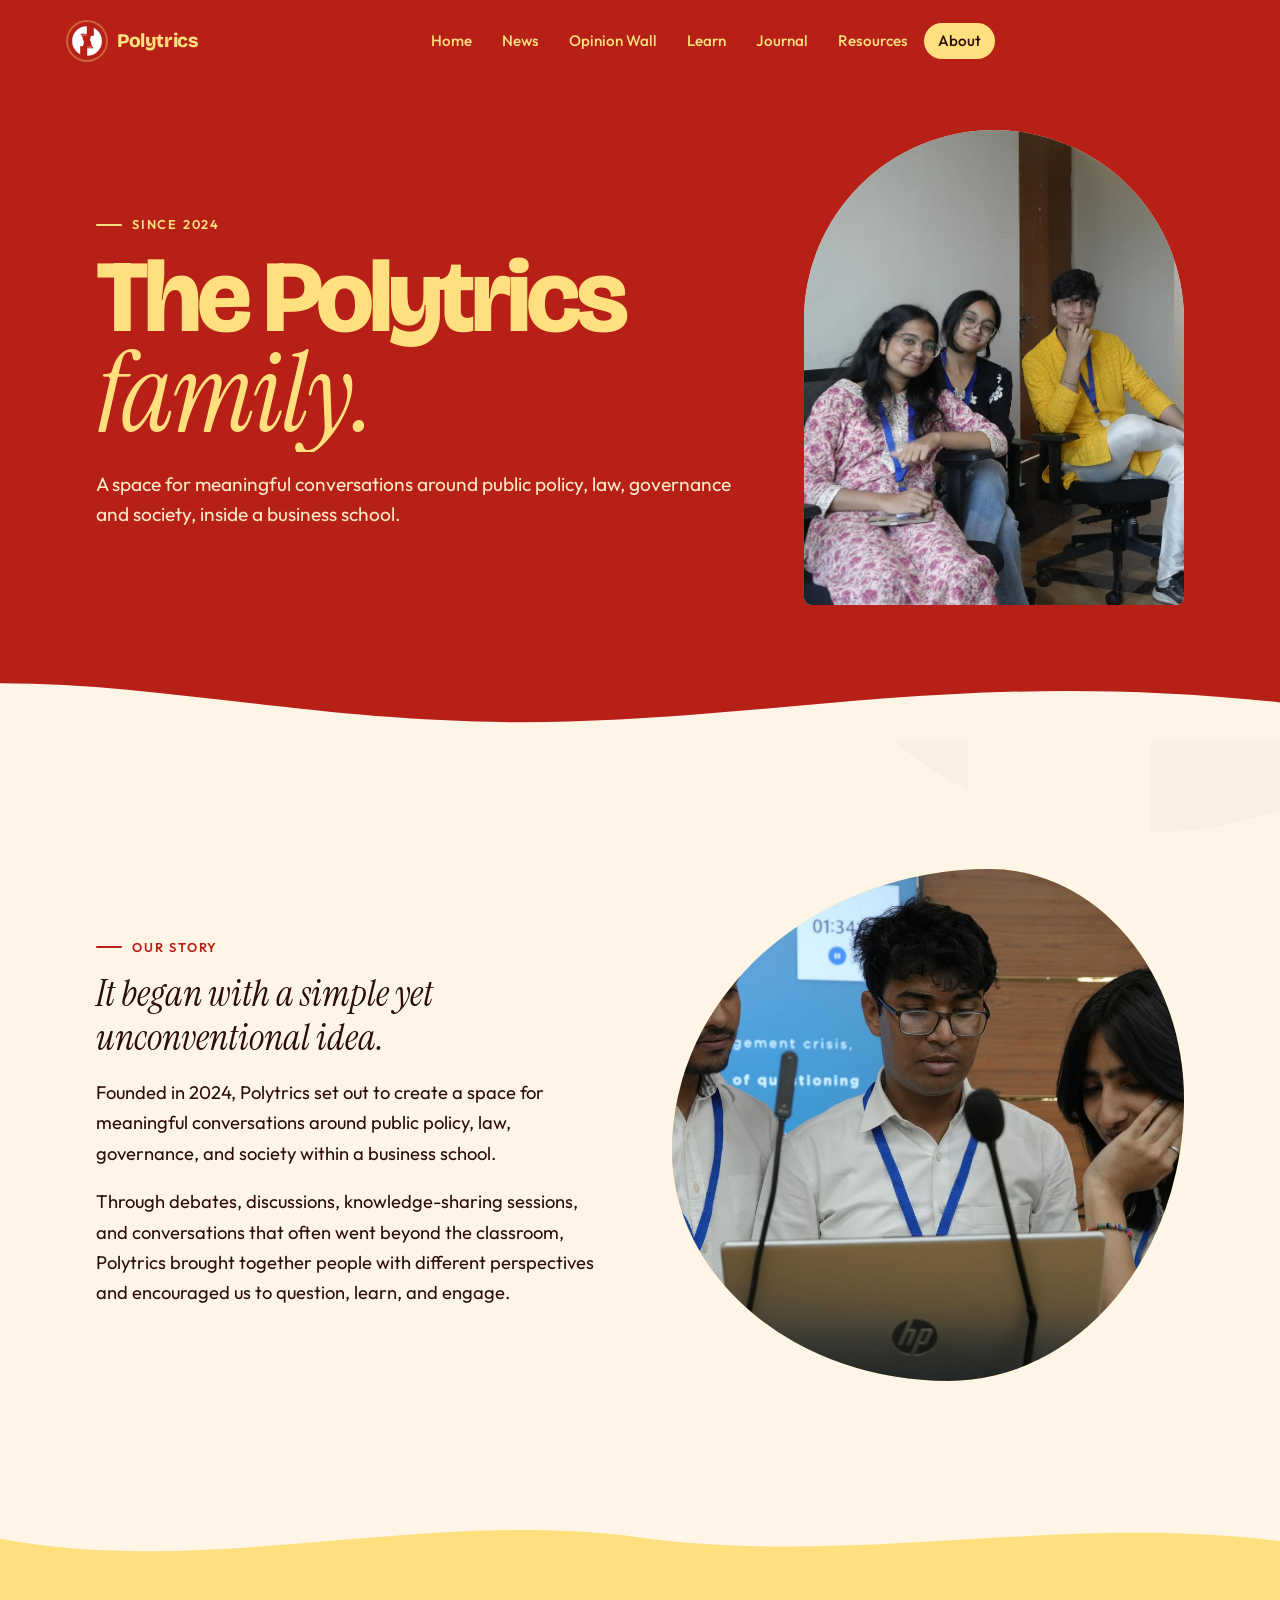
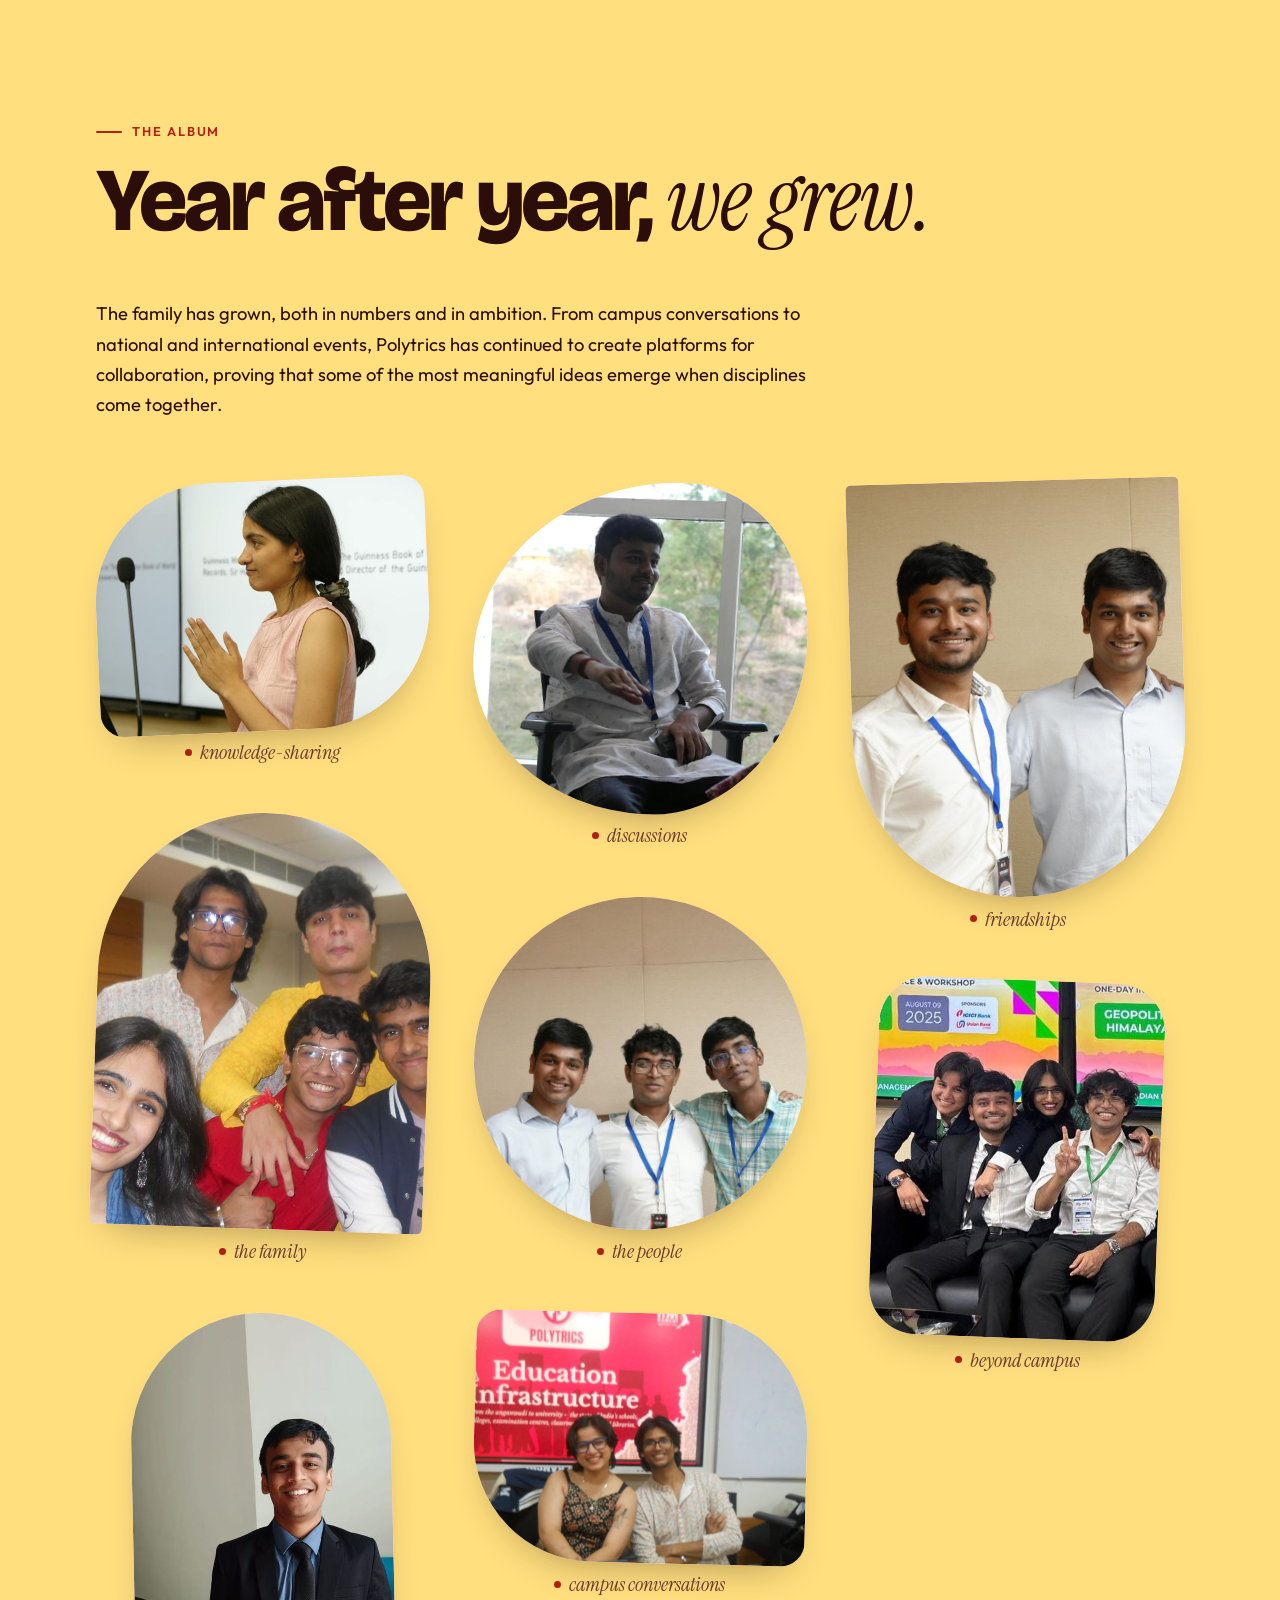
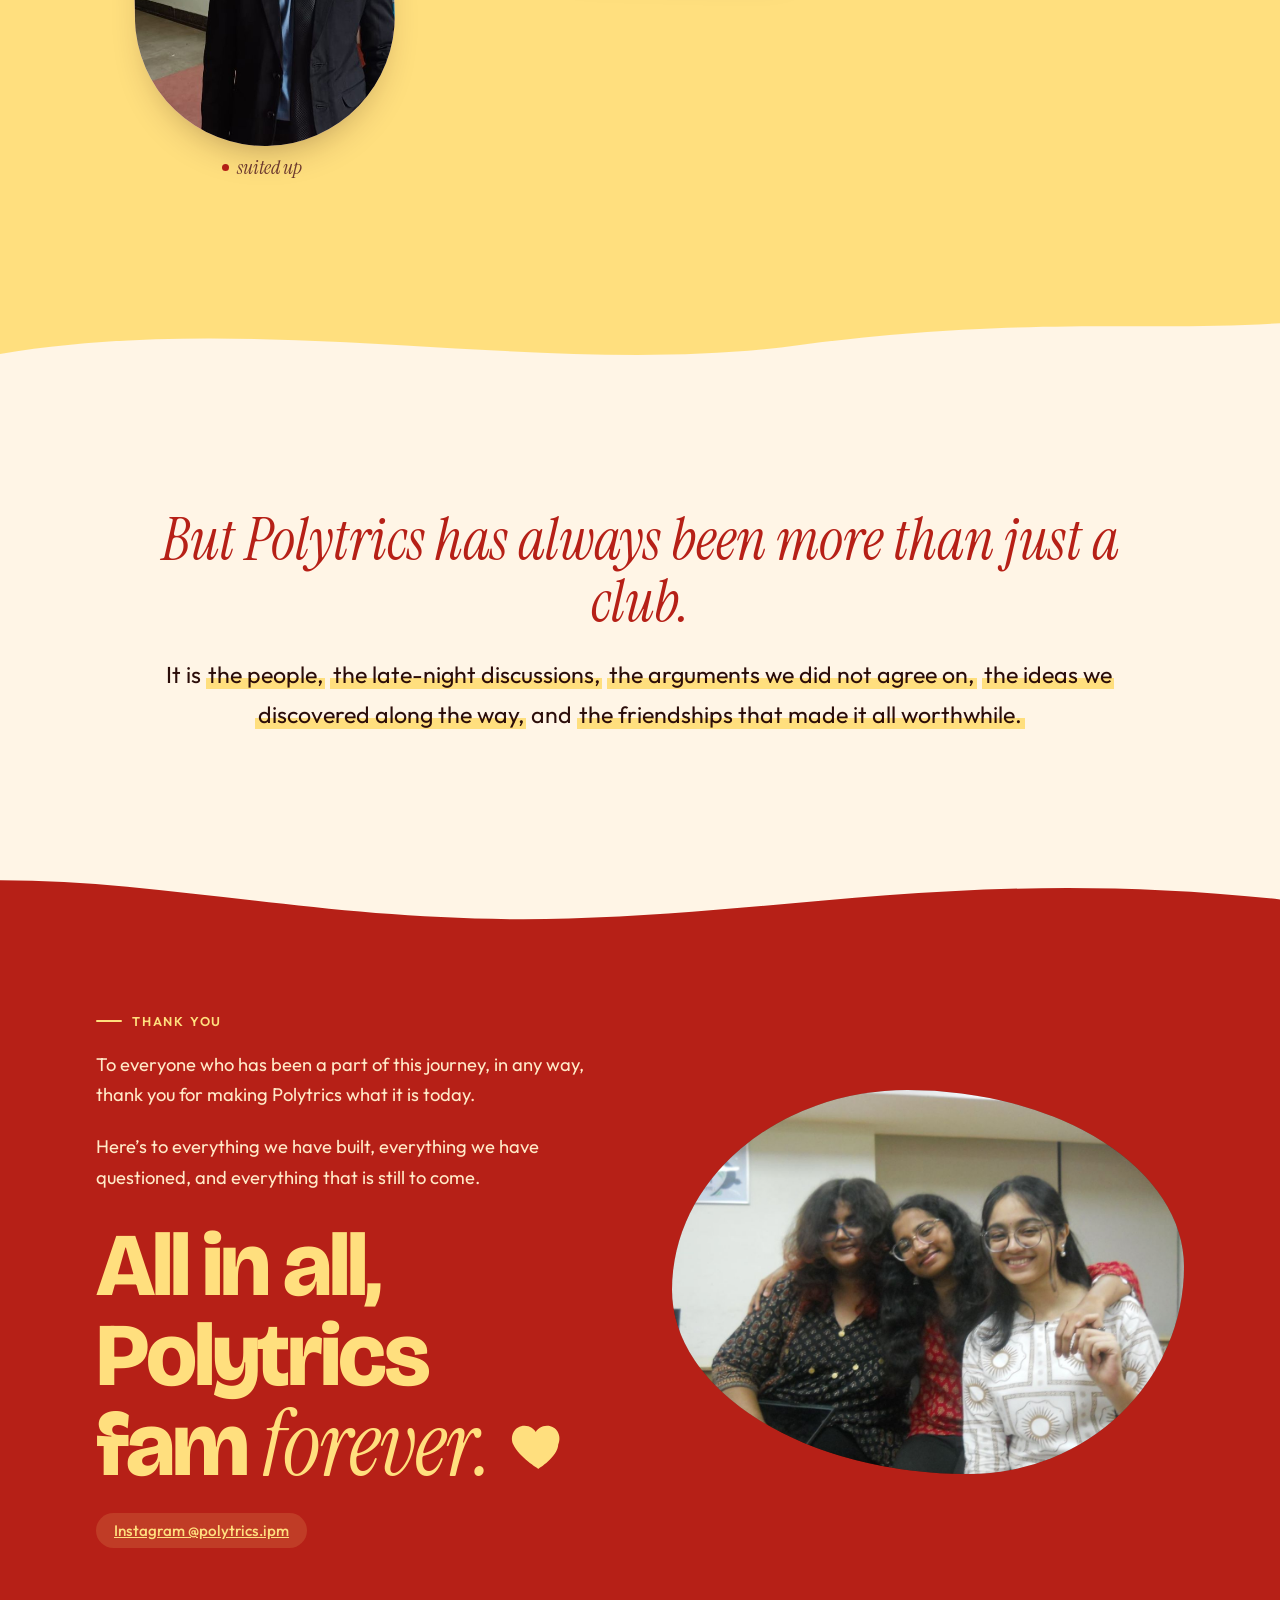
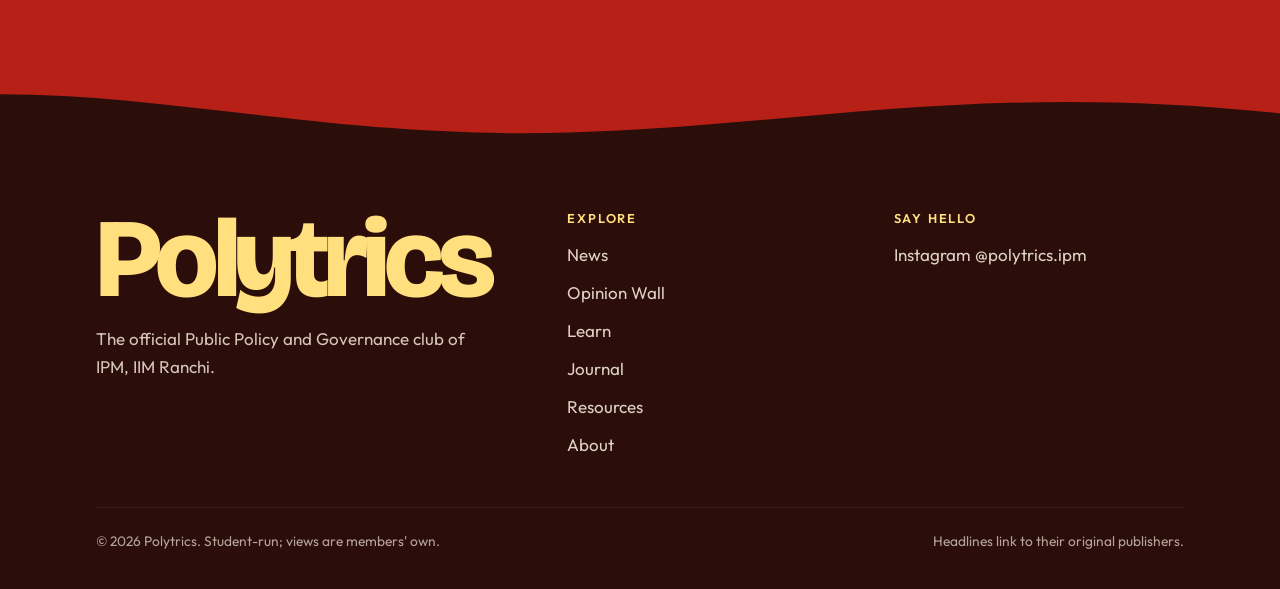
==== commit acf46b3b: "Add files via upload" ====
--- a/about.html
+++ b/about.html
@@ -4,10 +4,10 @@
 <meta charset="utf-8">
 <meta name="viewport" content="width=device-width, initial-scale=1, viewport-fit=cover">
 <title>About · Polytrics</title>
-<meta name="description" content="Who we are and what we do at Polytrics, the Policy, Politics & Law Club.">
+<meta name="description" content="The Polytrics family: the Public Policy and Governance club of IPM, IIM Ranchi, since 2024.">
 <meta name="theme-color" content="#B62017">
 <meta property="og:title" content="About · Polytrics">
-<meta property="og:description" content="Who we are and what we do at Polytrics, the Policy, Politics & Law Club.">
+<meta property="og:description" content="The Polytrics family: the Public Policy and Governance club of IPM, IIM Ranchi, since 2024.">
 <link rel="icon" href="data:image/svg+xml,%3Csvg xmlns='http://www.w3.org/2000/svg' viewBox='0 0 64 64'%3E%3Crect width='64' height='64' rx='32' fill='%23B62017'/%3E%3Cpath d='M31 10A22 22 0 0 0 31 54Z' fill='%23FFDF7E'/%3E%3Cpath d='M33 54A22 22 0 0 0 33 10Z' fill='%23FFDF7E'/%3E%3Crect x='21' y='34' width='10' height='22' fill='%23B62017'/%3E%3Crect x='33' y='8' width='10' height='22' fill='%23B62017'/%3E%3C/svg%3E">
 <link rel="preconnect" href="https://fonts.googleapis.com">
 <link rel="preconnect" href="https://fonts.gstatic.com" crossorigin>
@@ -18,11 +18,11 @@
 <section class="hero hero--page">
   <div class="wrap grid">
     <div>
-      <span class="kicker">Who we are</span>
-      <h1 style="margin-top:18px"><span class="line"><span style="--i:0">About <em>us</em></span></span></h1>
-      <p class="lede">Polytrics is a student club for people who want to understand how power is made, used and checked, and then argue about it in good faith.</p>
+      <span class="kicker">Since 2024</span>
+      <h1 style="margin-top:18px"><span class="line"><span style="--i:0">The Polytrics</span></span><span class="line"><span style="--i:1"><em>family.</em></span></span></h1>
+      <p class="lede">A space for meaningful conversations around public policy, law, governance and society, inside a business school.</p>
     </div>
-    <div class="shape shape--arch" id="photo-1" style="width:min(100%,340px);justify-self:center"><span class="ph">Your photo here</span></div>
+    <div class="shape shape--arch" id="photo-1" style="width:clamp(240px,30vw,380px);justify-self:center"><img src="assets/img/about/hero.jpg" alt="Polytrics members" style="object-position:55% 40%"></div>
   </div>
 </section>
 <div aria-hidden="true" style="background:var(--red);position:relative;z-index:2"><svg class="wave wave--cream" viewBox="0 0 1440 120" preserveAspectRatio="none"><path d="M0,30 C200,30 380,100 640,90 C900,80 1100,10 1440,60 L1440,121 L0,121 Z"/></svg></div>
@@ -31,35 +31,51 @@
   <div class="wrap cols-2">
     <div class="prose" data-reveal="left">
       <span class="kicker" style="color:var(--red)">Our story</span>
-      <p class="big-it">Two faces, one circle.</p>
-      <p>Our logo shows two people in profile, each half of the same circle. That is how we see policy, politics and law: every rule has someone arguing for it and someone arguing against it, and a good outcome depends on both being heard.</p>
-      <p>We started Polytrics to make following public life easier and arguing about it more fun. We read bills, follow the courts and debate what it all means, and we try to do it with curiosity rather than certainty.</p>
+      <p class="big-it">It began with a simple yet unconventional idea.</p>
+      <p>Founded in 2024, Polytrics set out to create a space for meaningful conversations around public policy, law, governance, and society within a business school.</p>
+      <p>Through debates, discussions, knowledge-sharing sessions, and conversations that often went beyond the classroom, Polytrics brought together people with different perspectives and encouraged us to question, learn, and engage.</p>
     </div>
-    <div class="shape shape--blob" id="photo-2" data-reveal="scale"><span class="ph">Your photo here</span></div>
+    <div class="shape shape--blob" id="photo-2" data-reveal="scale"><img src="assets/img/about/story.jpg" alt="Polytrics members preparing at a debate" loading="lazy" style="object-position:58% 40%"></div>
   </div>
 </section>
 <div aria-hidden="true" style="background:transparent;position:relative;z-index:2"><svg class="wave wave--butter" viewBox="0 0 1440 120" preserveAspectRatio="none"><path d="M0,48 C240,110 480,0 720,46 C960,92 1200,8 1440,52 L1440,121 L0,121 Z"/></svg></div>
 <section class="section s-butter">
   <div class="wrap">
-    <div class="head" data-reveal><div><span class="kicker" style="color:var(--red)">What we do</span><h2 class="big">Ways to <em>take part.</em></h2></div></div>
-    <div class="does">
-      <div data-reveal style="--d:0"><h3>Mock Parliament</h3><p>Real bills and real procedure: Question Hour, debate and a division vote.</p></div>
-      <div data-reveal style="--d:1"><h3>Policy Labs</h3><p>Small groups that take apart a budget, a scheme or a report, line by line.</p></div>
-      <div data-reveal style="--d:2"><h3>Debates &amp; Moots</h3><p>Parliamentary debate and moot-court practice on the questions in the news.</p></div>
-      <div data-reveal style="--d:3"><h3>Writing</h3><p>Longer essays in the Journal, and quick takes on the Opinion Wall.</p></div>
+    <div class="head" data-reveal><div><span class="kicker" style="color:var(--red)">The album</span><h2 class="big">Year after year, <em>we grew.</em></h2></div></div>
+    <p class="album-lede" data-reveal>The family has grown, both in numbers and in ambition. From campus conversations to national and international events, Polytrics has continued to create platforms for collaboration, proving that some of the most meaningful ideas emerge when disciplines come together.</p>
+    <div class="album">
+      <figure class="snap snap--leaf" data-reveal="scale" style="--d:0;--r:-2.5deg"><button type="button" class="snap-img" aria-label="Open photo: knowledge-sharing"><img src="assets/img/about/speaker.jpg" alt="Polytrics members: knowledge-sharing" loading="lazy" style="object-position:50% 40%"></button><figcaption>knowledge-sharing</figcaption></figure>
+      <figure class="snap snap--arch" data-reveal="scale" style="--d:1;--r:2deg"><button type="button" class="snap-img" aria-label="Open photo: the family"><img src="assets/img/about/girls.jpg" alt="Polytrics members: the family" loading="lazy" style="object-position:45% 30%"></button><figcaption>the family</figcaption></figure>
+      <figure class="snap snap--pill" data-reveal="scale" style="--d:2;--r:-1.2deg"><button type="button" class="snap-img" aria-label="Open photo: suited up"><img src="assets/img/about/suit.jpg" alt="Polytrics members: suited up" loading="lazy" style="object-position:50% 22%"></button><figcaption>suited up</figcaption></figure>
+      <figure class="snap snap--blob" data-reveal="scale" style="--d:3;--r:2.8deg"><button type="button" class="snap-img" aria-label="Open photo: discussions"><img src="assets/img/about/window.jpg" alt="Polytrics members: discussions" loading="lazy" style="object-position:52% 40%"></button><figcaption>discussions</figcaption></figure>
+      <figure class="snap snap--round" data-reveal="scale" style="--d:0;--r:-2deg"><button type="button" class="snap-img" aria-label="Open photo: the people"><img src="assets/img/about/vidhan.jpg" alt="Polytrics members: the people" loading="lazy" style="object-position:50% 18%"></button><figcaption>the people</figcaption></figure>
+      <figure class="snap snap--leaf2" data-reveal="scale" style="--d:1;--r:1.4deg"><button type="button" class="snap-img" aria-label="Open photo: campus conversations"><img src="assets/img/about/session.jpg" alt="Polytrics members: campus conversations" loading="lazy" style="object-position:50% 45%"></button><figcaption>campus conversations</figcaption></figure>
+      <figure class="snap snap--archdown" data-reveal="scale" style="--d:2;--r:-1.6deg"><button type="button" class="snap-img" aria-label="Open photo: friendships"><img src="assets/img/about/duo.jpg" alt="Polytrics members: friendships" loading="lazy" style="object-position:50% 30%"></button><figcaption>friendships</figcaption></figure>
+      <figure class="snap snap--soft" data-reveal="scale" style="--d:3;--r:2.2deg"><button type="button" class="snap-img" aria-label="Open photo: beyond campus"><img src="assets/img/about/conference.jpg" alt="Polytrics members: beyond campus" loading="lazy" style="object-position:50% 40%"></button><figcaption>beyond campus</figcaption></figure>
     </div>
   </div>
 </section>
-<div aria-hidden="true" style="background:var(--butter);position:relative;z-index:2"><svg class="wave wave--red" viewBox="0 0 1440 120" preserveAspectRatio="none"><path d="M0,78 C300,8 620,118 900,64 C1150,18 1300,44 1440,30 L1440,121 L0,121 Z"/></svg></div>
+<div aria-hidden="true" style="background:var(--butter);position:relative;z-index:2"><svg class="wave wave--cream" viewBox="0 0 1440 120" preserveAspectRatio="none"><path d="M0,78 C300,8 620,118 900,64 C1150,18 1300,44 1440,30 L1440,121 L0,121 Z"/></svg></div>
+<section class="section s-cream">
+  <div class="wrap">
+    <blockquote class="more" data-reveal>
+      <p>But Polytrics has always been more than just a club.</p>
+      <p class="more-list">It is <span>the people,</span> <span>the late-night discussions,</span> <span>the arguments we did not agree on,</span> <span>the ideas we discovered along the way,</span> and <span>the friendships that made it all worthwhile.</span></p>
+    </blockquote>
+  </div>
+</section>
+<div aria-hidden="true" style="background:transparent;position:relative;z-index:2"><svg class="wave wave--red" viewBox="0 0 1440 120" preserveAspectRatio="none"><path d="M0,30 C200,30 380,100 640,90 C900,80 1100,10 1440,60 L1440,121 L0,121 Z"/></svg></div>
 <section class="section s-red" style="padding-top:clamp(40px,6vw,80px)">
   <div class="wrap cols-2">
     <div data-reveal="left" style="display:grid;gap:22px;align-content:start">
-      <span class="kicker">Say hello</span>
-      <h2 class="big">Get in <em>touch.</em></h2>
-      <div class="copy-line"><code id="club-mail"></code><button class="pill" type="button" id="copy-mail">Copy email</button></div>
+      <span class="kicker">Thank you</span>
+      <p class="thanks">To everyone who has been a part of this journey, in any way, thank you for making Polytrics what it is today.</p>
+      <p class="thanks">Here’s to everything we have built, everything we have questioned, and everything that is still to come.</p>
+      <h2 class="big signoff">All in all, Polytrics fam <em>forever.</em> <svg class="heart" viewBox="0 0 24 24" aria-hidden="true"><path d="M12 21s-7.5-4.6-9.6-9.3C.9 8.3 3 4.5 6.7 4.5c2.2 0 3.6 1.2 4.3 2.4.7-1.2 2.1-2.4 4.3-2.4 3.7 0 5.8 3.8 4.3 7.2C19.5 16.4 12 21 12 21z"/></svg></h2>
+      <div class="copy-line" id="mail-line"><code id="club-mail"></code><button class="pill" type="button" id="copy-mail">Copy email</button></div>
       <div class="pills" id="socials"></div>
     </div>
-    <div class="shape shape--round" id="photo-3" data-reveal="scale" style="width:min(100%,380px);justify-self:center"><span class="ph">Your photo here</span></div>
+    <div class="shape shape--wide" id="photo-3" data-reveal="scale"><img src="assets/img/about/family.jpg" alt="The Polytrics family" loading="lazy" style="object-position:50% 35%"></div>
   </div>
 </section>
 <div aria-hidden="true" style="background:var(--red);position:relative;z-index:2"><svg class="wave wave--ink" viewBox="0 0 1440 120" preserveAspectRatio="none"><path d="M0,30 C200,30 380,100 640,90 C900,80 1100,10 1440,60 L1440,121 L0,121 Z"/></svg></div>
@@ -68,6 +84,7 @@
 <script src="assets/js/content.js"></script>
 <script src="assets/js/site.js"></script>
 <script src="assets/js/feeds.js"></script>
+<script src="assets/js/newsquiz.js"></script>
 <script src="assets/js/pages.js"></script>
 </body>
 </html>
--- a/assets/css/style.css
+++ b/assets/css/style.css
@@ -26,6 +26,7 @@
 
 /* ---------- base ---------- */
 *, *::before, *::after { box-sizing: border-box; }
+[hidden] { display: none !important; }
 html { scroll-behavior: smooth; -webkit-text-size-adjust: 100%; overflow-x: hidden; }
 @supports (overflow: clip) { html { overflow-x: clip; } }
 body {
@@ -409,3 +410,207 @@
   .pt.enter { animation: hide 0s linear 0s both !important; }
   .js-reveal [data-reveal] { opacity: 1; transform: none; }
 }
+
+/* ---------- v3: quiz quote, topics, composer, replies ---------- */
+.quiz .quote { margin-top: 14px; font: 400 clamp(1.25rem, 2.2vw, 1.55rem)/1.35 var(--serif); font-style: italic; }
+.quiz .why .textlink { margin-left: 4px; font-family: var(--body); font-style: normal; font-size: .95rem; }
+.topic-strip { margin: -10px 0 34px; }
+.topic-strip ul { list-style: none; margin: 14px 0 0; padding: 0; display: flex; flex-wrap: wrap; gap: 10px; }
+.topic-strip a { display: inline-block; padding: 10px 18px; border-radius: 999px; background: rgba(182,32,23,.08); color: var(--ink); text-decoration: none; font-weight: 500; transition: background .3s, transform .3s var(--ease-out); }
+.topic-strip a:hover { background: var(--butter); transform: translateY(-2px); }
+.topics { display: grid; grid-template-columns: repeat(2, minmax(0, 1fr)); gap: clamp(18px, 3vw, 32px); }
+@media (max-width: 760px) { .topics { grid-template-columns: minmax(0, 1fr); } }
+.topic { padding: clamp(26px, 3.4vw, 40px); background: #fff; display: grid; gap: 14px; align-content: start; border-radius: 52px 72px 60px 44px / 44px 60px 72px 52px; transition: transform .5s var(--ease-out); }
+.topic:hover { transform: translateY(-4px) rotate(-.4deg); }
+.topic .cat { font: 600 .74rem/1 var(--body); letter-spacing: .12em; text-transform: uppercase; color: var(--red); }
+.topic h3 { font-size: clamp(1.4rem, 2.4vw, 1.9rem); line-height: 1.1; }
+.topic--motion { background: var(--red); color: var(--butter); grid-column: 1 / -1; border-radius: 80px 120px 90px 70px / 70px 90px 120px 80px; }
+.topic--motion .cat { color: var(--on-red); }
+.topic--motion h3 { font-size: clamp(1.9rem, 4.4vw, 3.4rem); line-height: 1; }
+.topic--motion .pill { background: rgba(255,223,126,.16); color: var(--butter); }
+.topic--motion .pill:first-child { background: var(--butter); color: var(--ink); }
+.topic--news { background: var(--butter); }
+.topic--open { background: var(--blush); }
+.topic .pill:first-child { background: var(--ink); color: var(--cream); }
+.topic .src { font-size: .9rem; }
+.composer { background: var(--butter); color: var(--ink); padding: clamp(26px, 3.6vw, 46px); display: grid; gap: 18px; border-radius: 60px 90px 70px 50px / 50px 70px 90px 60px; box-shadow: 0 30px 60px -30px rgba(43,13,10,.5); }
+.field { display: grid; gap: 8px; position: relative; }
+.field label { font: 600 .78rem/1 var(--body); letter-spacing: .12em; text-transform: uppercase; }
+.field .opt { text-transform: none; letter-spacing: 0; font-weight: 400; opacity: .7; }
+.field input, .field select, .field textarea, .reply-form input, .reply-form textarea {
+  width: 100%; padding: 14px 20px; border: 0; border-radius: 24px; background: rgba(255,255,255,.75); color: var(--ink);
+  font: 400 1rem/1.5 var(--body); transition: background .25s, box-shadow .25s;
+}
+.field select { appearance: none; -webkit-appearance: none; background-image: linear-gradient(45deg, transparent 50%, var(--ink) 50%), linear-gradient(135deg, var(--ink) 50%, transparent 50%); background-position: calc(100% - 24px) 50%, calc(100% - 18px) 50%; background-size: 6px 6px; background-repeat: no-repeat; padding-right: 44px; text-overflow: ellipsis; }
+.field textarea, .reply-form textarea { resize: vertical; min-height: 140px; border-radius: 28px; }
+.field input:focus, .field select:focus, .field textarea:focus, .reply-form input:focus, .reply-form textarea:focus { outline: none; background: #fff; box-shadow: 0 0 0 2px var(--red); }
+.field .count { position: absolute; right: 18px; bottom: 12px; font-size: .78rem; opacity: .6; font-variant-numeric: tabular-nums; }
+.composer .btn { justify-self: start; }
+.form-msg { font-size: .95rem; min-height: 1.2em; }
+.s-red .composer .form-msg, .composer p.form-msg { color: var(--ink); }
+.hp { position: absolute !important; left: -9999px !important; width: 1px; height: 1px; opacity: 0; }
+.note .meta { display: flex; flex-wrap: wrap; gap: 8px 14px; align-items: center; margin-top: 14px; font-size: .82rem; color: var(--ink-soft); }
+.note .top span:first-child { line-height: 1.4; }
+.thread { margin-top: 18px; display: grid; gap: 10px; }
+.reply { padding: 12px 16px; border-radius: 22px; background: rgba(255,255,255,.55); }
+.note:nth-child(3n+3) .reply { background: rgba(43,13,10,.05); }
+.reply p { margin: 0; font-size: .96rem; white-space: pre-line; }
+.reply span { display: block; margin-top: 4px; font-size: .78rem; color: var(--ink-soft); }
+.reply-toggle { margin-top: 16px; border: 0; background: rgba(43,13,10,.08); padding: 9px 16px; border-radius: 999px; cursor: pointer; font: 600 .86rem/1 var(--body); transition: background .25s; }
+.reply-toggle:hover { background: rgba(43,13,10,.14); }
+.reply-form { margin-top: 12px; display: grid; gap: 10px; }
+.reply-form textarea { min-height: 90px; }
+.reply-form .btn { justify-self: start; padding: 12px 20px; font-size: .92rem; }
+.s-red .quiz p, .s-red .quiz .why, .s-red .composer p { color: var(--ink); }
+.s-red .case .cat { background: rgba(255,223,126,.16); color: var(--butter); }
+/* loading placeholders (shown instantly while posts and topics arrive) */
+.note--loading, .topic--loading { display: grid; gap: 12px; min-height: 180px; align-content: start; }
+.note--loading span, .topic--loading span { display: block; height: 14px; border-radius: 8px; background: linear-gradient(90deg, rgba(43,13,10,.06), rgba(43,13,10,.13), rgba(43,13,10,.06)) 0 0 / 200% 100%; animation: shimmer 1.4s infinite; }
+.note--loading span:first-child, .topic--loading span:first-child { width: 40%; }
+.note--loading span:nth-child(2), .topic--loading span:nth-child(2) { width: 90%; height: 26px; }
+.note--loading span:nth-child(3) { width: 70%; }
+.topic--motion.topic--loading span { background: linear-gradient(90deg, rgba(255,223,126,.15), rgba(255,223,126,.3), rgba(255,223,126,.15)) 0 0 / 200% 100%; }
+
+/* ---------- v4: Briefing Room ---------- */
+.mini-head { font-size: clamp(1.3rem, 2vw, 1.6rem); letter-spacing: -.02em; }
+.mini-note { margin: 6px 0 22px; color: var(--ink-soft); font-size: .95rem; }
+.pulse-grid { align-items: start; }
+.pulse { position: relative; }
+.bars { display: grid; gap: 6px; }
+.bar-row { display: grid; grid-template-columns: minmax(96px, 9.5rem) minmax(0, 1fr) 4.6rem; gap: 14px; align-items: center; padding: 10px 14px; margin-inline: -14px; border: 0; border-radius: 999px; background: transparent; cursor: pointer; text-align: left; transition: background .25s; }
+.bar-row:hover, .bar-row:focus-visible { background: rgba(255,255,255,.55); }
+.bar-row[aria-pressed="true"] { background: #fff; box-shadow: 0 0 0 2px var(--red); }
+.bar-label { font: 600 .95rem/1.2 var(--body); color: var(--ink); }
+.bar-track { position: relative; height: 16px; }
+.bar { position: absolute; left: 0; top: 0; bottom: 0; width: var(--w); min-width: 6px; background: var(--red); border-radius: 0 4px 4px 0; transform-origin: 0 50%; animation: grow 1s var(--ease-out) both; }
+.bar-row:nth-child(2) .bar { animation-delay: .06s; } .bar-row:nth-child(3) .bar { animation-delay: .12s; } .bar-row:nth-child(4) .bar { animation-delay: .18s; } .bar-row:nth-child(5) .bar { animation-delay: .24s; } .bar-row:nth-child(6) .bar { animation-delay: .3s; }
+@keyframes grow { from { transform: scaleX(0); } }
+.bar-val { font: 700 1.05rem/1 var(--display); color: var(--ink); font-variant-numeric: tabular-nums; text-align: right; }
+.bar-val small { font: 500 .78rem/1 var(--body); color: var(--ink-soft); margin-left: 2px; }
+.tip { position: absolute; z-index: 5; max-width: 320px; padding: 12px 16px; border-radius: 18px; background: var(--ink); color: var(--cream); font-size: .9rem; line-height: 1.4; pointer-events: none; box-shadow: 0 14px 30px -14px rgba(43,13,10,.6); }
+.tip b { display: block; font: 600 .7rem/1 var(--body); letter-spacing: .12em; text-transform: uppercase; color: var(--butter); margin-bottom: 6px; }
+@media (max-width: 520px) { .bar-row { grid-template-columns: minmax(0, 1fr) 4rem; } .bar-track { grid-column: 1 / -1; grid-row: 2; } }
+.trending { display: flex; flex-wrap: wrap; gap: 10px; align-items: center; }
+.term { display: inline-flex; align-items: baseline; gap: 6px; border: 0; cursor: pointer; border-radius: 999px; background: #fff; color: var(--ink); font-family: var(--display); font-weight: 700; letter-spacing: -.02em; transition: transform .3s var(--ease-out), background .3s, color .3s; }
+.term small { font: 500 .72rem/1 var(--body); color: var(--ink-soft); letter-spacing: 0; }
+.term--1 { font-size: .98rem; padding: 9px 15px; }
+.term--2 { font-size: 1.2rem; padding: 10px 18px; }
+.term--3 { font-size: 1.55rem; padding: 12px 22px; background: var(--red); color: var(--butter); }
+.term--3 small { color: var(--on-red); }
+.term:hover { transform: translateY(-3px) rotate(-1.5deg); }
+.term[aria-pressed="true"] { background: var(--ink); color: var(--butter); }
+.term[aria-pressed="true"] small { color: var(--butter); }
+.active-filters { display: flex; flex-wrap: wrap; gap: 8px; align-items: center; margin-bottom: 18px; min-height: 8px; }
+.active-filters .status { margin-right: 4px; }
+.day + .day { margin-top: clamp(30px, 4vw, 50px); }
+.day-head { font: 400 clamp(1.8rem, 3.6vw, 2.6rem)/1 var(--serif); font-style: italic; letter-spacing: -.01em; margin-bottom: 14px; }
+.day-head small { font: 600 .8rem/1 var(--body); font-style: normal; color: var(--ink-soft); margin-left: 6px; vertical-align: middle; }
+.briefs { list-style: none; margin: 0; padding: 0; columns: 2 380px; column-gap: clamp(30px, 5vw, 70px); }
+.brief { break-inside: avoid; padding: 18px 0 20px; position: relative; }
+.brief::after { content: ""; position: absolute; left: 0; right: 0; bottom: 0; height: 8px; background: radial-gradient(circle at 4px 4px, rgba(43,13,10,.16) 1.4px, transparent 1.6px) 0 0 / 12px 8px repeat-x; }
+.brief .cat { display: inline-flex; align-items: center; gap: 8px; font: 600 .74rem/1 var(--body); letter-spacing: .12em; text-transform: uppercase; color: var(--red); }
+.brief .cat::before { content: ""; width: 8px; height: 8px; border-radius: 50%; background: currentColor; }
+.brief .t { display: block; margin-top: 10px; font: 700 clamp(1.15rem, 1.6vw, 1.35rem)/1.28 var(--display); letter-spacing: -.02em; text-decoration: underline; text-decoration-color: transparent; text-decoration-thickness: 2px; text-underline-offset: 5px; transition: text-decoration-color .3s; }
+.brief .t:hover { text-decoration-color: var(--red); text-decoration-style: wavy; }
+.brief .src { display: block; margin-top: 8px; font-size: .88rem; color: var(--ink-soft); }
+.acts { display: flex; flex-wrap: wrap; gap: 8px; margin-top: 12px; }
+.act { display: inline-flex; align-items: center; gap: 6px; border: 0; cursor: pointer; padding: 8px 14px; border-radius: 999px; background: rgba(43,13,10,.07); font: 600 .84rem/1 var(--body); color: var(--ink); transition: background .25s, transform .3s var(--ease-out); }
+.act:hover { background: var(--butter); transform: translateY(-2px); }
+.act svg { width: 14px; height: 14px; }
+.act--debate { background: rgba(182,32,23,.1); color: var(--red); }
+.act--debate:hover { background: var(--red); color: var(--butter); }
+.act[aria-expanded="true"] { background: var(--ink); color: var(--butter); }
+.ctx { margin-top: 12px; padding: 18px 22px; background: var(--butter); border-radius: 30px 44px 36px 26px / 26px 36px 44px 30px; display: grid; gap: 6px; animation: pop .45s var(--ease-out); }
+.ctx b { font: 700 1.1rem/1.2 var(--display); letter-spacing: -.02em; }
+.ctx p { font-size: .96rem; }
+.ctx .textlink { margin-top: 4px; font-size: .9rem; }
+@keyframes pop { from { opacity: 0; transform: translateY(-6px) scale(.98); } }
+
+/* ---------- v4: Journal form + loading, approval states ---------- */
+.form-pair { display: grid; grid-template-columns: repeat(2, minmax(0, 1fr)); gap: 16px; }
+@media (max-width: 560px) { .form-pair { grid-template-columns: minmax(0, 1fr); } }
+#a-body { min-height: 280px; }
+.post--loading { display: grid; gap: 12px; min-height: 140px; align-content: center; cursor: default; }
+.post--loading span { display: block; height: 14px; border-radius: 8px; background: linear-gradient(90deg, rgba(43,13,10,.06), rgba(43,13,10,.13), rgba(43,13,10,.06)) 0 0 / 200% 100%; animation: shimmer 1.4s infinite; }
+.post--loading span:first-child { width: 18%; } .post--loading span:nth-child(2) { width: 70%; height: 34px; } .post--loading span:nth-child(3) { width: 50%; }
+.post--loading:hover { background: transparent; }
+.reader .share { margin-top: 40px; }
+.note .meta .pending { background: var(--ink); color: var(--butter); }
+.reply--pending { opacity: .75; border: 1.5px dashed rgba(43,13,10,.25); background: transparent !important; }
+
+/* ---------- cursor: exact pointer that changes shape + seal on click (see site.js) ---------- */
+.has-cur, .has-cur * { cursor: none !important; }
+.has-cur input, .has-cur textarea, .has-cur [contenteditable] { cursor: text !important; }
+.has-cur select { cursor: pointer !important; }
+.cur-layer { --cc: 182,32,23; position: fixed; inset: 0; pointer-events: none; z-index: 95; }
+.cur-layer[data-tone="dark"] { --cc: 255,223,126; }
+.cur { position: fixed; left: 0; top: 0; width: 0; height: 0; opacity: 0; transition: opacity .2s; }
+.cur-on .cur { opacity: 1; }
+.cur-shape {
+  position: absolute; left: 0; top: 0; width: 10px; height: 10px; border-radius: 50%;
+  translate: -50% -50%; background: rgb(var(--cc)); border: 0 solid rgb(var(--cc));
+  transition: width .22s cubic-bezier(.22,1,.36,1), height .22s cubic-bezier(.22,1,.36,1), border-radius .22s, background-color .2s, border-width .2s, scale .15s;
+}
+.cur[data-s="text"] .cur-shape { width: 3px; height: 24px; border-radius: 3px; }
+.cur[data-s="go"] .cur-shape, .cur[data-s="out"] .cur-shape, .cur[data-s="pick"] .cur-shape {
+  width: 44px; height: 44px; background: rgba(var(--cc), .14); border-width: 1.5px;
+}
+.cur[data-s="type"] { opacity: 0 !important; }
+.cur-press .cur-shape { scale: .82; }
+.cur-icon { position: absolute; left: -9px; top: -9px; width: 18px; height: 18px; max-width: none; fill: none; stroke: rgb(var(--cc)); stroke-width: 2.2; stroke-linecap: round; stroke-linejoin: round; opacity: 0; scale: .5; transition: opacity .18s, scale .22s cubic-bezier(.22,1,.36,1); }
+.cur[data-s="go"] .i-go, .cur[data-s="out"] .i-out, .cur[data-s="pick"] .i-pick { opacity: 1; scale: 1; }
+.cur-stamp { position: fixed; width: 54px; height: 54px; margin: -27px 0 0 -27px; color: rgb(var(--cc)); animation: cur-stamp 1.1s cubic-bezier(.22,1,.36,1) forwards; }
+.cur-stamp::after { content: ""; position: absolute; inset: -7px; border-radius: 50%; border: 1.5px solid currentColor; opacity: .55; }
+.cur-stamp svg { width: 100%; height: 100%; }
+@keyframes cur-stamp { 0% { opacity: 0; transform: scale(1.5) rotate(var(--r)); } 14% { opacity: .55; transform: scale(1) rotate(var(--r)); } 60% { opacity: .35; } 100% { opacity: 0; transform: scale(1) rotate(var(--r)); } }
+@media (hover: none), (pointer: coarse), (prefers-reduced-motion: reduce) { .cur-layer { display: none !important; } }
+
+/* ---------- freshness: New labels, live status, new-headlines pill ---------- */
+.new-tag { display: inline-block; margin-left: 10px; padding: 4px 8px 3px; border-radius: 999px; background: var(--red); color: var(--butter); font: 700 .62rem/1 var(--body); letter-spacing: .12em; text-transform: uppercase; vertical-align: 1px; animation: newtag 2.4s ease-in-out infinite; }
+.new-tag::before { display: none; }
+@keyframes newtag { 50% { box-shadow: 0 0 0 4px rgba(182,32,23,.15); } }
+.status b { color: #2F9E5B; font-weight: 700; }
+.status .since { color: var(--red); font-weight: 600; }
+.new-pill { position: fixed; left: 50%; top: calc(env(safe-area-inset-top, 0px) + 86px); z-index: 70; translate: -50% -140%; opacity: 0; border: 0; padding: 12px 20px; border-radius: 999px; background: var(--red); color: var(--butter); font: 600 .95rem/1 var(--body); box-shadow: 0 14px 30px -12px rgba(43,13,10,.55); cursor: pointer; transition: translate .5s cubic-bezier(.22,1,.36,1), opacity .4s; }
+.new-pill.show { translate: -50% 0; opacity: 1; }
+
+/* ---------- About: the family album ---------- */
+.shape--wide { aspect-ratio: 4 / 3; width: 100%; border-radius: 46% 54% 42% 58% / 52% 46% 54% 48%; animation: morph 20s ease-in-out infinite alternate; background: var(--red-deep); }
+.album-lede { max-width: 62ch; font-size: 1.15rem; margin: -6px 0 clamp(30px, 5vw, 60px); }
+.album { columns: 3; column-gap: clamp(20px, 3.5vw, 48px); }
+.snap { break-inside: avoid; margin: 0 0 clamp(28px, 4vw, 52px); display: grid; gap: 12px; justify-items: center; }
+.snap-img { all: unset; display: block; width: 100%; overflow: hidden; background: var(--blush); cursor: zoom-in;
+  rotate: var(--r, 0deg); box-shadow: 0 18px 40px -22px rgba(43, 13, 10, .45); transition: rotate .6s var(--ease-out), scale .6s var(--ease-out), box-shadow .6s var(--ease-out); }
+.snap-img img { width: 100%; height: 100%; object-fit: cover; display: block; transition: scale 1.2s var(--ease-out); }
+.snap:hover .snap-img, .snap-img:focus-visible { rotate: 0deg; scale: 1.02; box-shadow: 0 26px 50px -24px rgba(43, 13, 10, .55); }
+.snap:hover .snap-img img { scale: 1.06; }
+.snap-img:focus-visible { outline: 3px solid var(--red); outline-offset: 4px; }
+.snap figcaption { font: 400 1.25rem/1 var(--serif); font-style: italic; color: var(--ink-soft); display: inline-flex; align-items: center; gap: 8px; }
+.snap figcaption::before { content: ""; width: 7px; height: 7px; border-radius: 50%; background: var(--red); }
+.snap--leaf .snap-img { aspect-ratio: 4 / 3; border-radius: 120px 24px 120px 24px; }
+.snap--leaf2 .snap-img { aspect-ratio: 4 / 3; border-radius: 24px 120px 24px 120px; }
+.snap--arch .snap-img { aspect-ratio: 4 / 5; border-radius: 999px 999px 32px 32px; }
+.snap--archdown .snap-img { aspect-ratio: 4 / 5; border-radius: 32px 32px 999px 999px; }
+.snap--pill .snap-img { aspect-ratio: 3 / 5; border-radius: 999px; width: 78%; }
+.snap--round .snap-img { aspect-ratio: 1; border-radius: 50%; }
+.snap--blob .snap-img { aspect-ratio: 1; border-radius: 62% 38% 46% 54% / 55% 45% 55% 45%; animation: morph 18s ease-in-out infinite alternate; }
+.snap--soft .snap-img { aspect-ratio: 4 / 5; border-radius: 48px; width: 86%; }
+@media (max-width: 900px) { .album { columns: 2; } }
+@media (max-width: 480px) { .album { column-gap: 14px; } .snap figcaption { font-size: 1.05rem; } .snap--leaf .snap-img, .snap--leaf2 .snap-img { border-radius: 60px 14px 60px 14px; } }
+
+.more { margin: 0 auto; max-width: 980px; text-align: center; display: grid; gap: 22px; }
+.more p:first-child { font: 400 clamp(2rem, 5vw, 3.6rem)/1.08 var(--serif); font-style: italic; color: var(--red); }
+.more-list { font-size: clamp(1.15rem, 2vw, 1.45rem); line-height: 1.7; }
+.more-list span { background: linear-gradient(transparent 62%, var(--butter) 62%); padding: 0 .1em; -webkit-box-decoration-break: clone; box-decoration-break: clone; }
+.thanks { font-size: 1.15rem; max-width: 52ch; color: var(--on-red); }
+.signoff { margin-top: 6px; }
+.signoff .heart { display: inline-block; width: .7em; height: .7em; vertical-align: -.02em; fill: var(--butter); animation: beat 2.4s ease-in-out infinite; }
+@keyframes beat { 0%, 60%, 100% { scale: 1; } 30% { scale: 1.18; } 40% { scale: .96; } }
+
+.lightbox { position: fixed; inset: 0; z-index: 90; display: grid; place-items: center; padding: 4vmin; background: rgba(43, 13, 10, .86); opacity: 0; transition: opacity .35s var(--ease-out); cursor: zoom-out; }
+.lightbox.show { opacity: 1; }
+.lightbox figure { margin: 0; display: grid; gap: 14px; justify-items: center; scale: .94; transition: scale .5s var(--ease-out); }
+.lightbox.show figure { scale: 1; }
+.lightbox img { max-width: 92vw; max-height: 80vh; border-radius: 28px; object-fit: contain; }
+.lightbox figcaption { color: var(--butter); font: 400 1.5rem/1 var(--serif); font-style: italic; }
+@media (prefers-reduced-motion: reduce) { .signoff .heart, .shape--wide, .snap--blob .snap-img { animation: none; } }
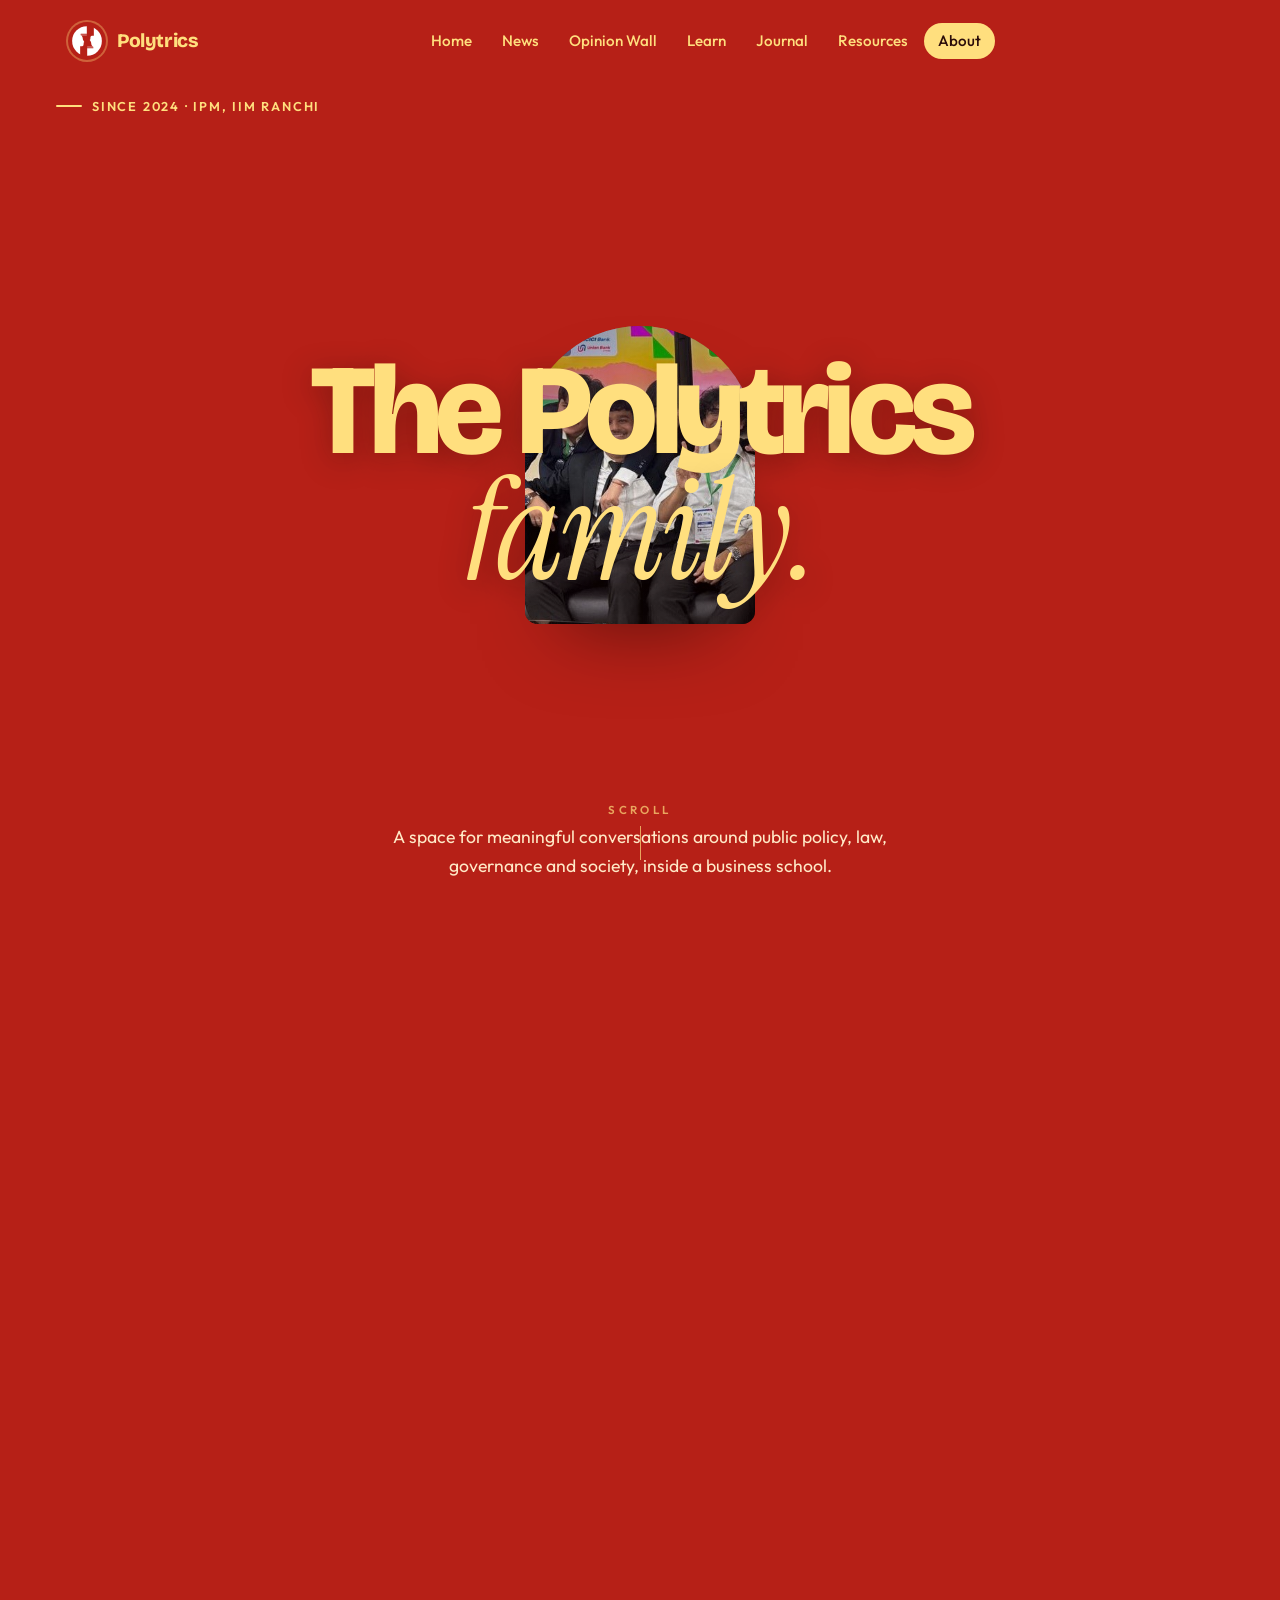
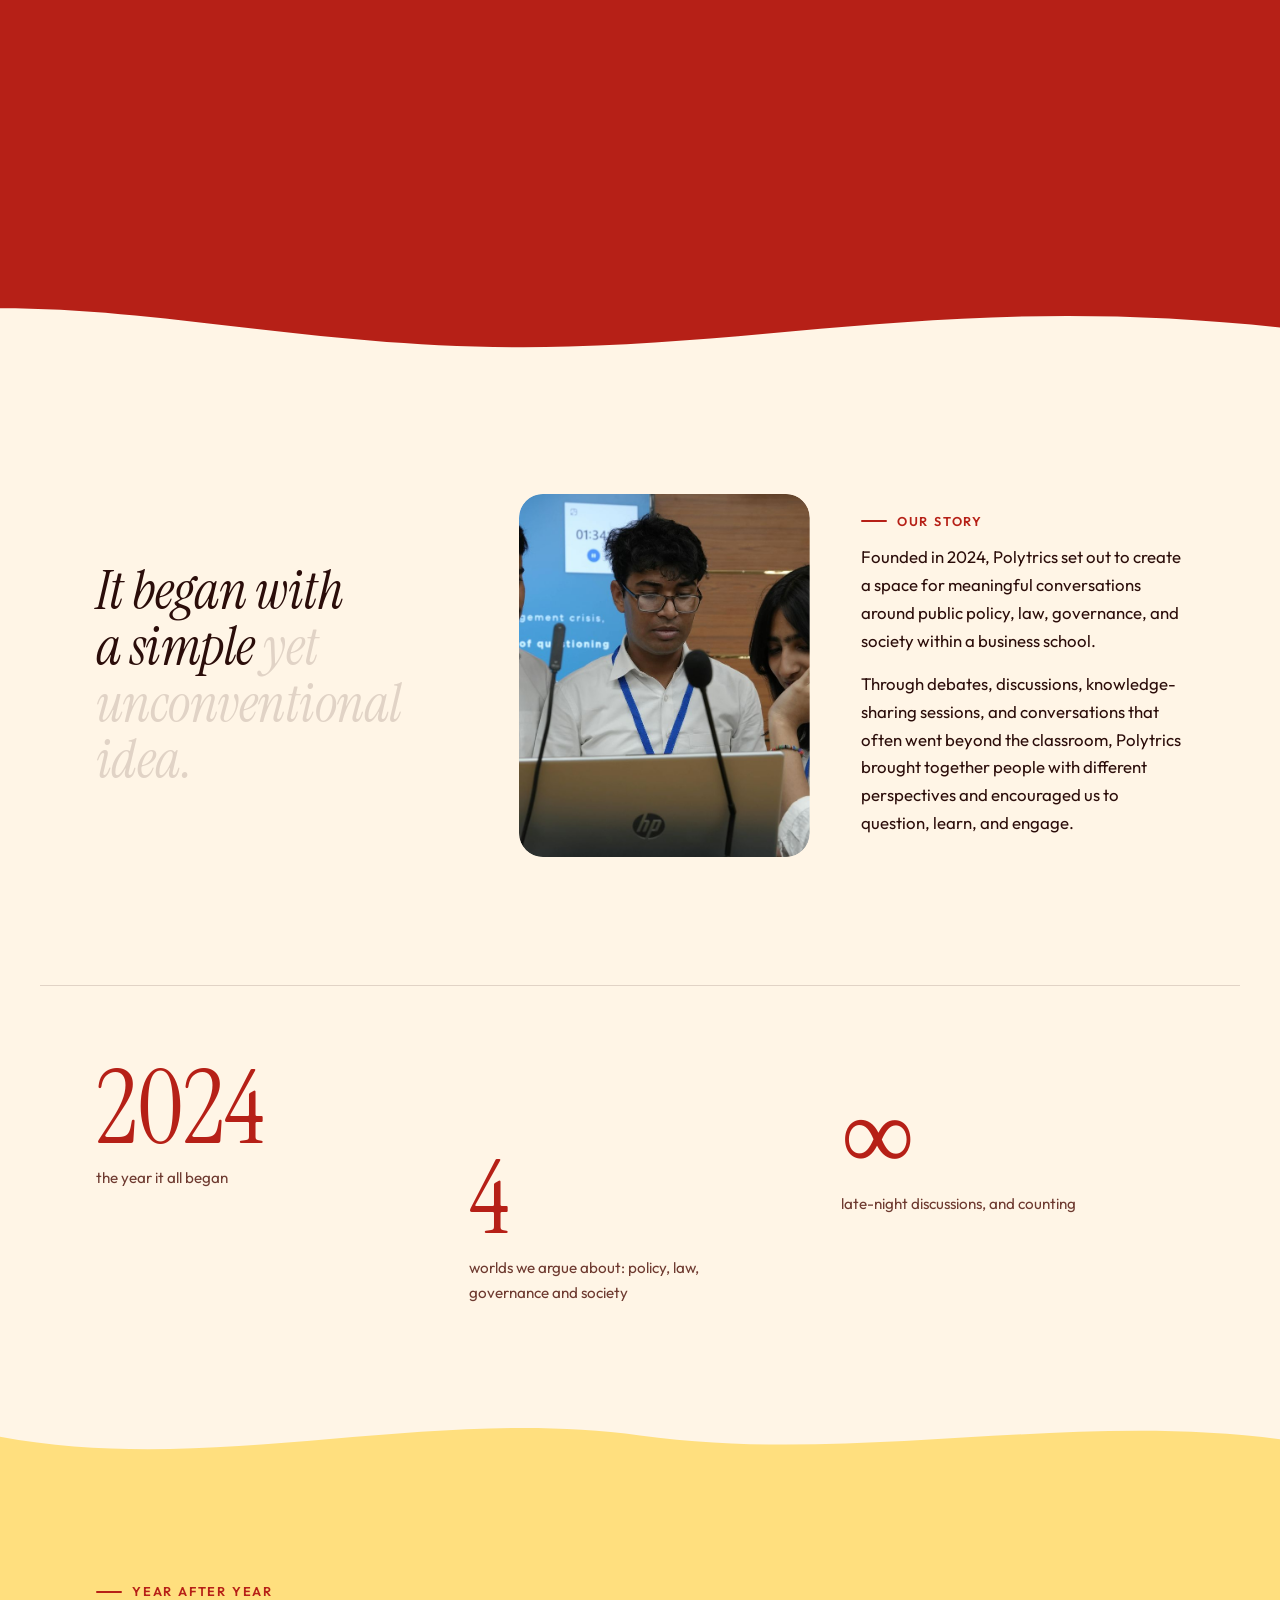
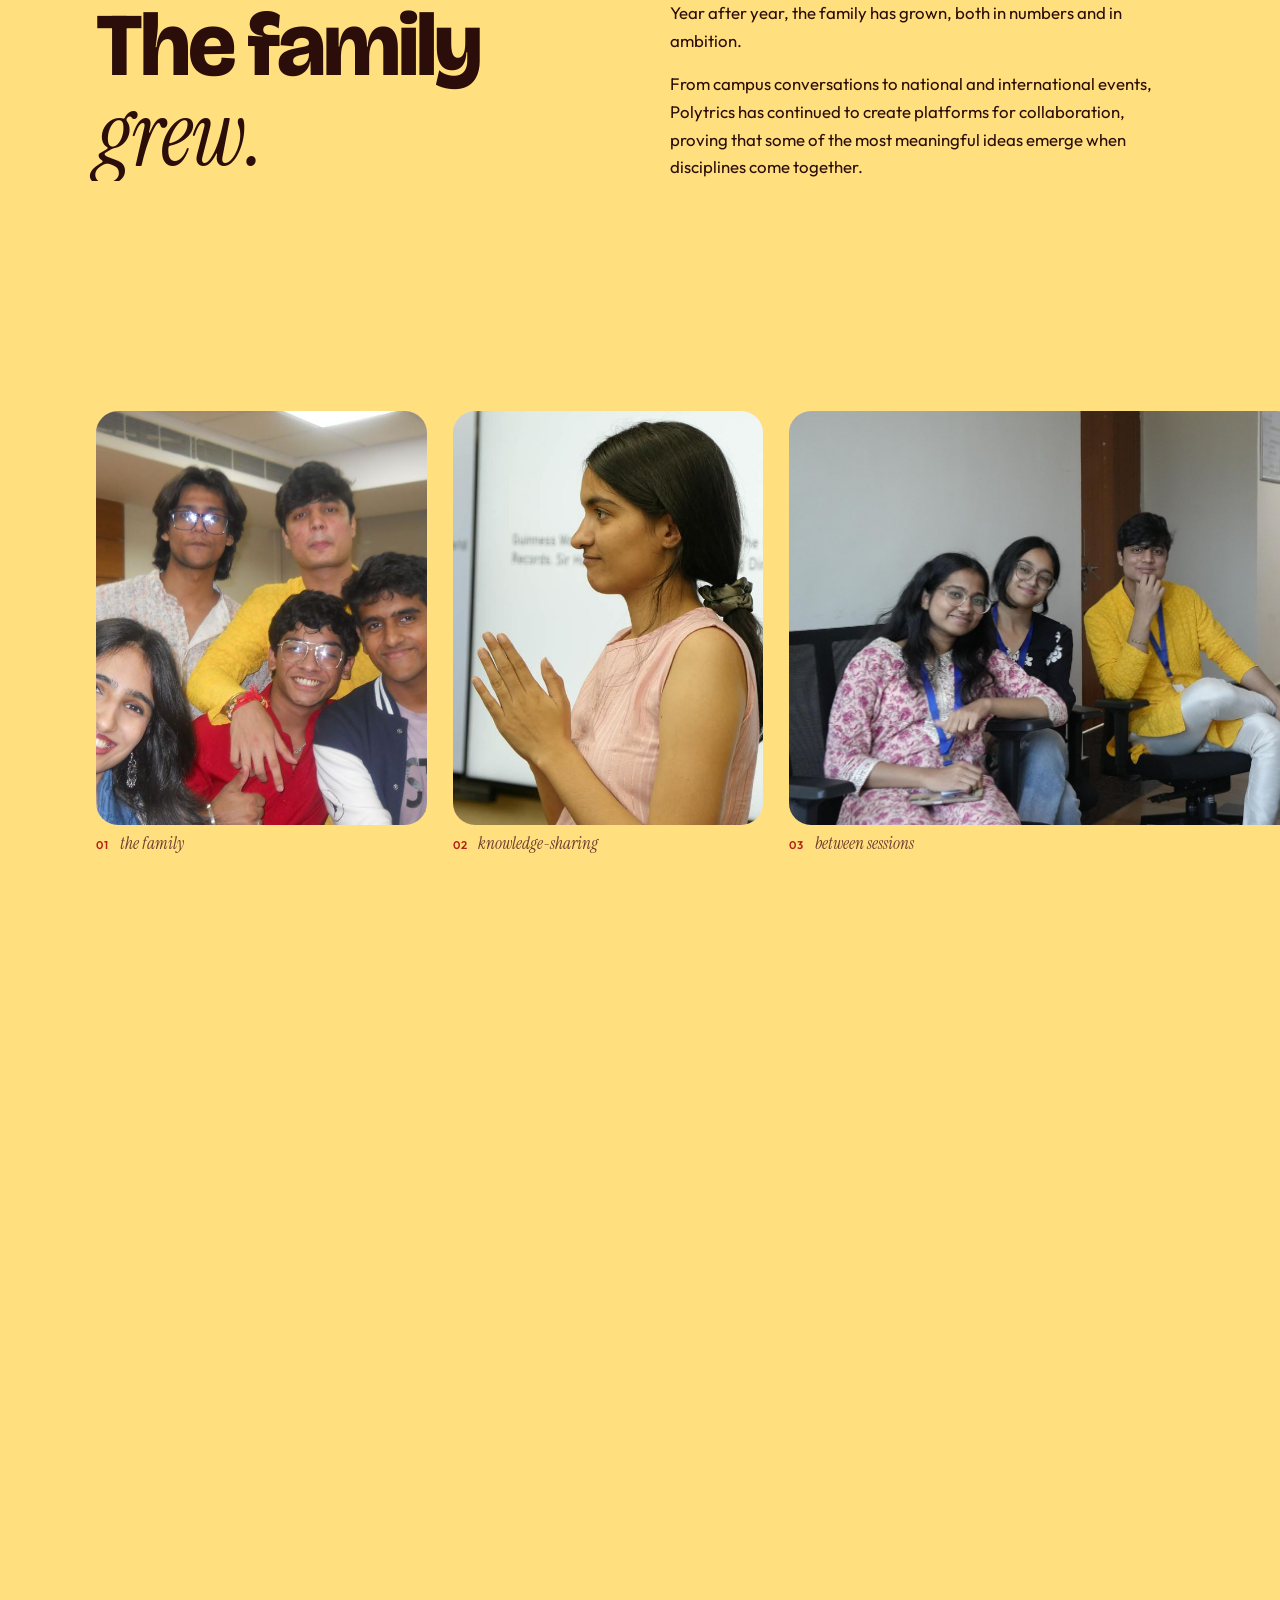
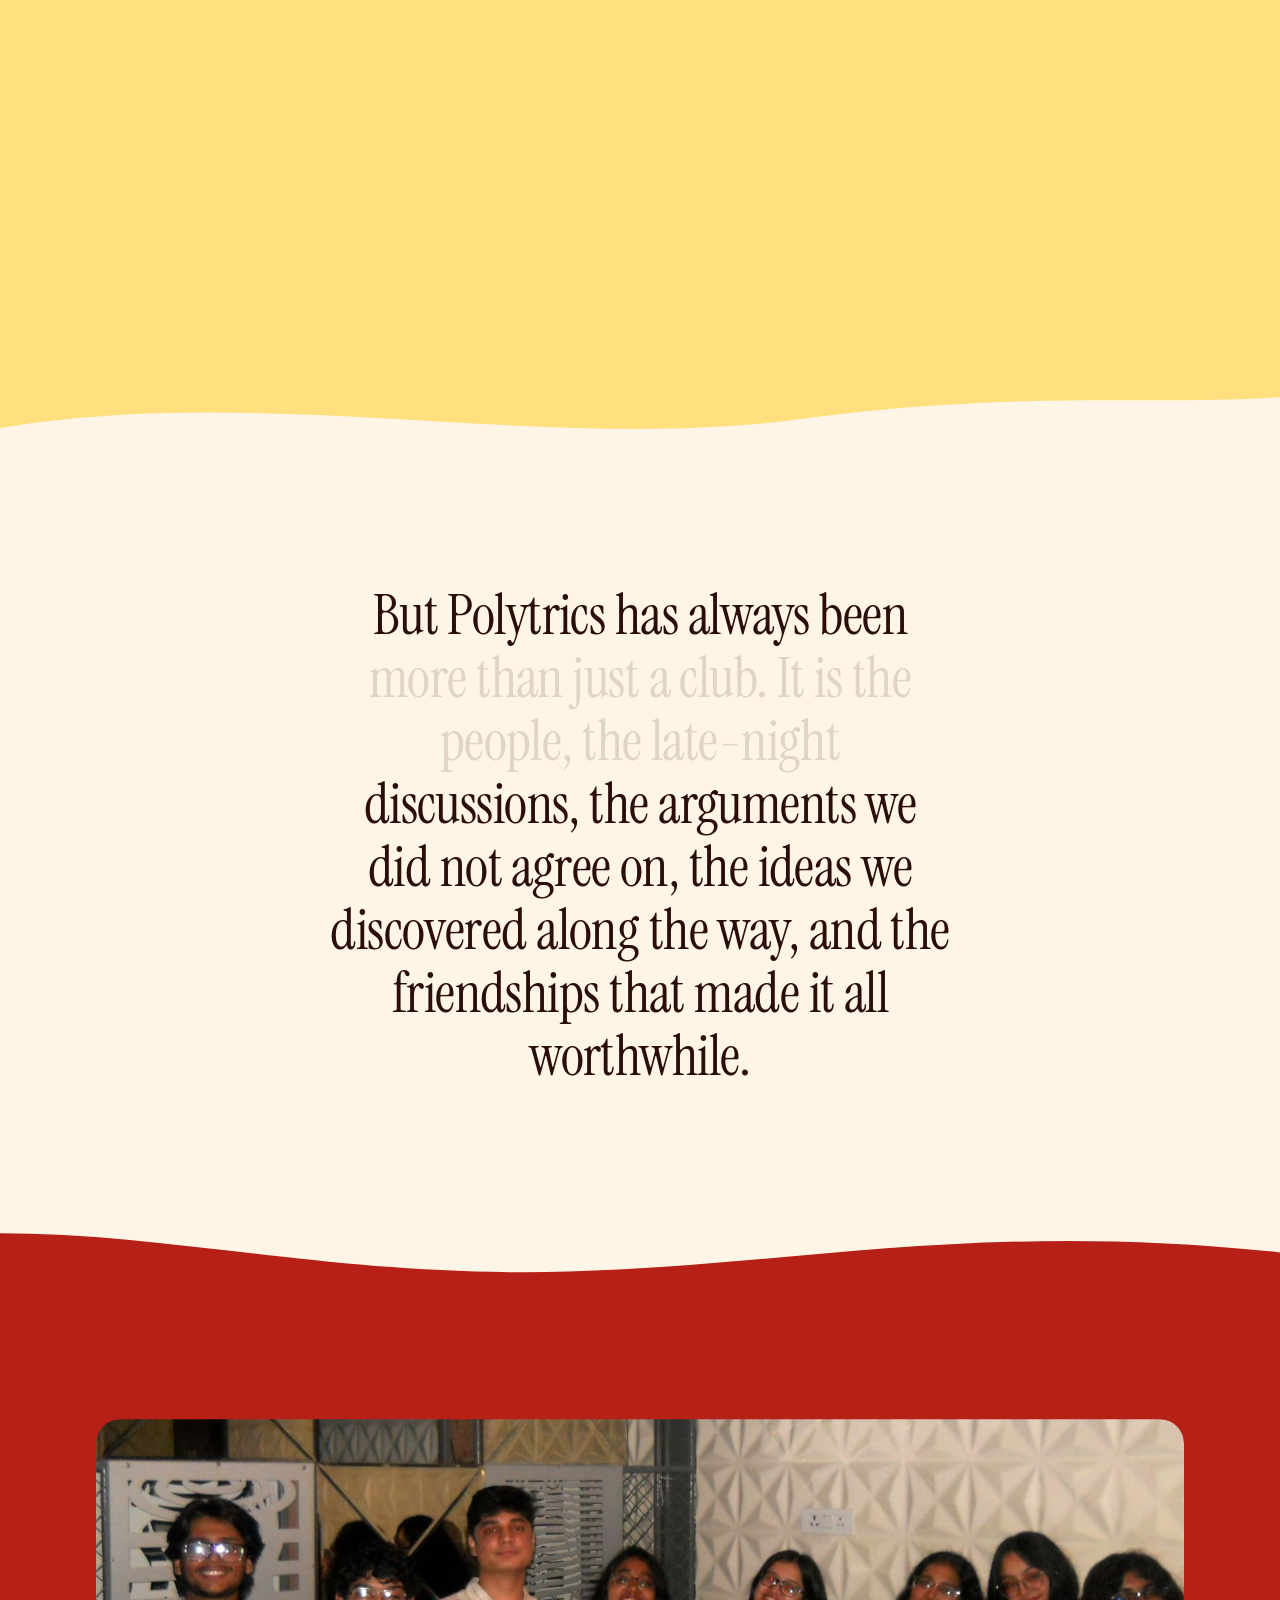
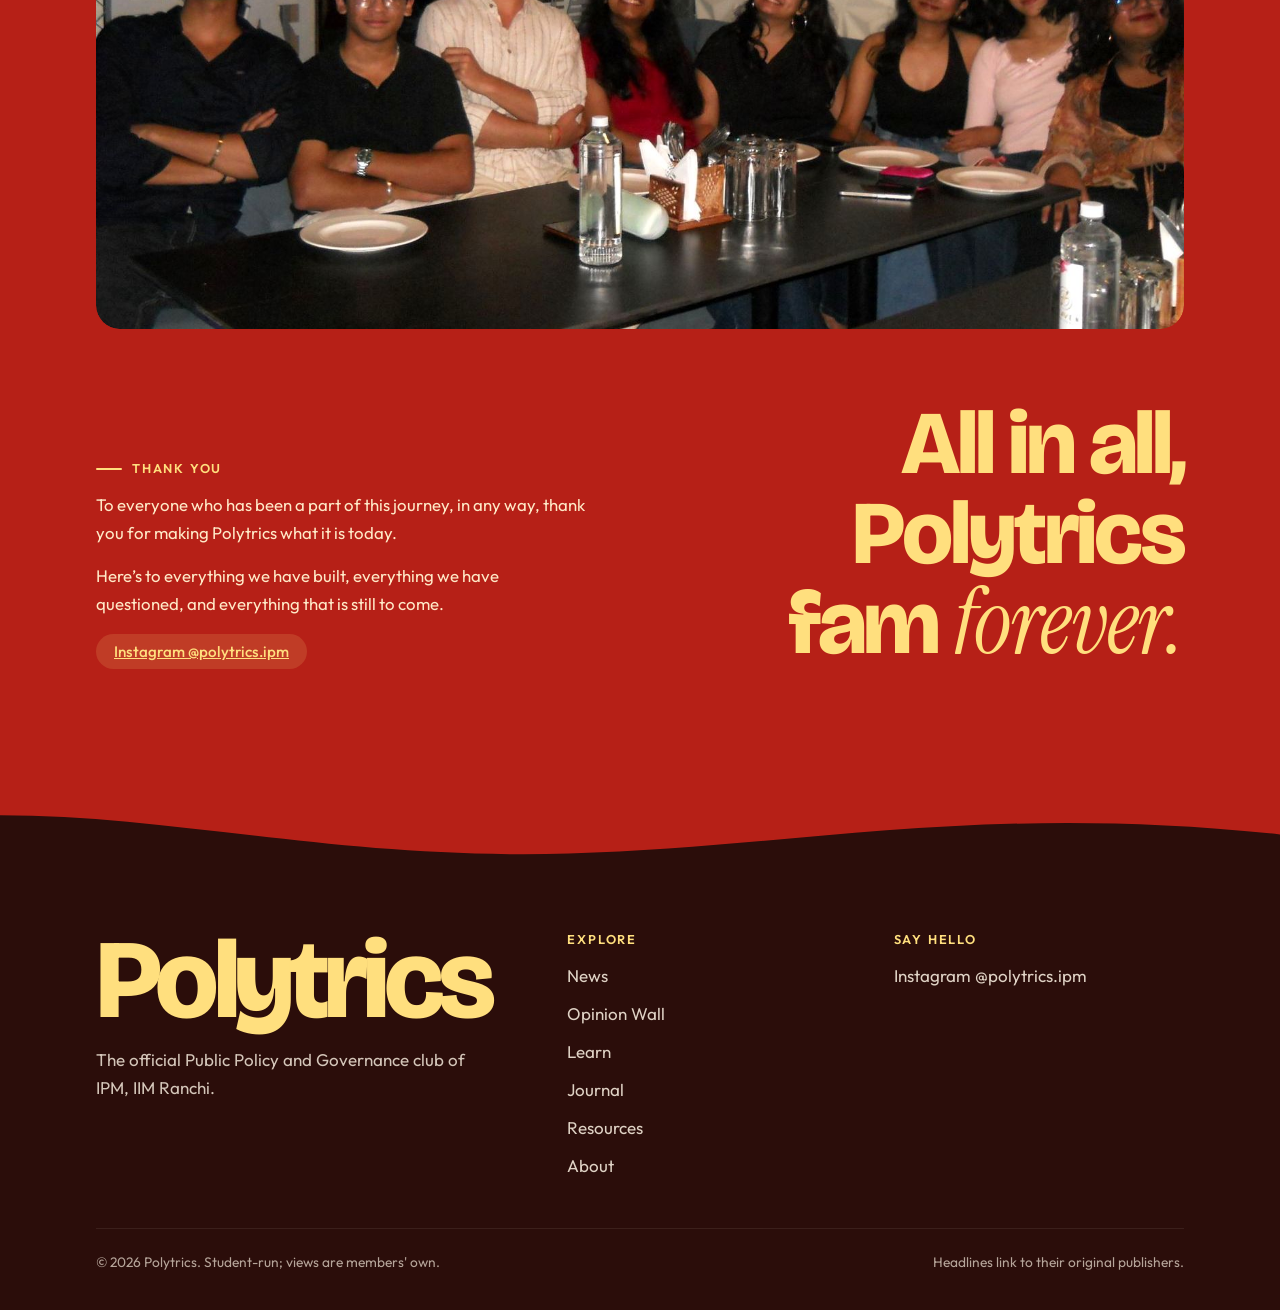
==== commit fd9e7053: "Add files via upload" ====
--- a/about.html
+++ b/about.html
@@ -15,67 +15,79 @@
 <link rel="stylesheet" href="assets/css/style.css">
 </head>
 <body data-page="about">
-<section class="hero hero--page">
-  <div class="wrap grid">
-    <div>
-      <span class="kicker">Since 2024</span>
-      <h1 style="margin-top:18px"><span class="line"><span style="--i:0">The Polytrics</span></span><span class="line"><span style="--i:1"><em>family.</em></span></span></h1>
-      <p class="lede">A space for meaningful conversations around public policy, law, governance and society, inside a business school.</p>
-    </div>
-    <div class="shape shape--arch" id="photo-1" style="width:clamp(240px,30vw,380px);justify-self:center"><img src="assets/img/about/hero.jpg" alt="Polytrics members" style="object-position:55% 40%"></div>
+<section class="ab-hero s-red" id="ab-hero">
+  <div class="ab-pin">
+    <span class="kicker ab-kicker">Since 2024 · IPM, IIM Ranchi</span>
+    <div class="ab-frame"><img src="assets/img/about/hero.jpg" alt="Polytrics members at a conference"></div>
+    <h1 class="ab-title"><span class="l1">The Polytrics</span><span class="l2"><em>family.</em></span></h1>
+    <p class="ab-lede">A space for meaningful conversations around public policy, law, governance and society, inside a business school.</p>
+    <span class="ab-hint" aria-hidden="true">Scroll</span>
   </div>
 </section>
 <div aria-hidden="true" style="background:var(--red);position:relative;z-index:2"><svg class="wave wave--cream" viewBox="0 0 1440 120" preserveAspectRatio="none"><path d="M0,30 C200,30 380,100 640,90 C900,80 1100,10 1440,60 L1440,121 L0,121 Z"/></svg></div>
 <main>
-<section class="section s-cream">
-  <div class="wrap cols-2">
-    <div class="prose" data-reveal="left">
+<section class="section s-cream ab-story">
+  <div class="wrap ab-three">
+    <h2 class="ab-serif" data-words>It began with a simple yet unconventional idea.</h2>
+    <figure class="ab-pic clip"><img src="assets/img/about/story.jpg" alt="Polytrics members preparing at a debate" loading="lazy" style="object-position:58% 40%"></figure>
+    <div class="ab-notes">
       <span class="kicker" style="color:var(--red)">Our story</span>
-      <p class="big-it">It began with a simple yet unconventional idea.</p>
       <p>Founded in 2024, Polytrics set out to create a space for meaningful conversations around public policy, law, governance, and society within a business school.</p>
       <p>Through debates, discussions, knowledge-sharing sessions, and conversations that often went beyond the classroom, Polytrics brought together people with different perspectives and encouraged us to question, learn, and engage.</p>
     </div>
-    <div class="shape shape--blob" id="photo-2" data-reveal="scale"><img src="assets/img/about/story.jpg" alt="Polytrics members preparing at a debate" loading="lazy" style="object-position:58% 40%"></div>
+  </div>
+</section>
+<section class="s-cream ab-stats">
+  <div class="wrap ab-stats-grid">
+    <div class="stat st1"><b data-count="2024" data-from="1947">2024</b><span>the year it all began</span></div>
+    <div class="stat st2"><b data-count="4">4</b><span>worlds we argue about: policy, law, governance and society</span></div>
+    <div class="stat st3"><b>&infin;</b><span>late-night discussions, and counting</span></div>
   </div>
 </section>
 <div aria-hidden="true" style="background:transparent;position:relative;z-index:2"><svg class="wave wave--butter" viewBox="0 0 1440 120" preserveAspectRatio="none"><path d="M0,48 C240,110 480,0 720,46 C960,92 1200,8 1440,52 L1440,121 L0,121 Z"/></svg></div>
-<section class="section s-butter">
-  <div class="wrap">
-    <div class="head" data-reveal><div><span class="kicker" style="color:var(--red)">The album</span><h2 class="big">Year after year, <em>we grew.</em></h2></div></div>
-    <p class="album-lede" data-reveal>The family has grown, both in numbers and in ambition. From campus conversations to national and international events, Polytrics has continued to create platforms for collaboration, proving that some of the most meaningful ideas emerge when disciplines come together.</p>
-    <div class="album">
-      <figure class="snap snap--leaf" data-reveal="scale" style="--d:0;--r:-2.5deg"><button type="button" class="snap-img" aria-label="Open photo: knowledge-sharing"><img src="assets/img/about/speaker.jpg" alt="Polytrics members: knowledge-sharing" loading="lazy" style="object-position:50% 40%"></button><figcaption>knowledge-sharing</figcaption></figure>
-      <figure class="snap snap--arch" data-reveal="scale" style="--d:1;--r:2deg"><button type="button" class="snap-img" aria-label="Open photo: the family"><img src="assets/img/about/girls.jpg" alt="Polytrics members: the family" loading="lazy" style="object-position:45% 30%"></button><figcaption>the family</figcaption></figure>
-      <figure class="snap snap--pill" data-reveal="scale" style="--d:2;--r:-1.2deg"><button type="button" class="snap-img" aria-label="Open photo: suited up"><img src="assets/img/about/suit.jpg" alt="Polytrics members: suited up" loading="lazy" style="object-position:50% 22%"></button><figcaption>suited up</figcaption></figure>
-      <figure class="snap snap--blob" data-reveal="scale" style="--d:3;--r:2.8deg"><button type="button" class="snap-img" aria-label="Open photo: discussions"><img src="assets/img/about/window.jpg" alt="Polytrics members: discussions" loading="lazy" style="object-position:52% 40%"></button><figcaption>discussions</figcaption></figure>
-      <figure class="snap snap--round" data-reveal="scale" style="--d:0;--r:-2deg"><button type="button" class="snap-img" aria-label="Open photo: the people"><img src="assets/img/about/vidhan.jpg" alt="Polytrics members: the people" loading="lazy" style="object-position:50% 18%"></button><figcaption>the people</figcaption></figure>
-      <figure class="snap snap--leaf2" data-reveal="scale" style="--d:1;--r:1.4deg"><button type="button" class="snap-img" aria-label="Open photo: campus conversations"><img src="assets/img/about/session.jpg" alt="Polytrics members: campus conversations" loading="lazy" style="object-position:50% 45%"></button><figcaption>campus conversations</figcaption></figure>
-      <figure class="snap snap--archdown" data-reveal="scale" style="--d:2;--r:-1.6deg"><button type="button" class="snap-img" aria-label="Open photo: friendships"><img src="assets/img/about/duo.jpg" alt="Polytrics members: friendships" loading="lazy" style="object-position:50% 30%"></button><figcaption>friendships</figcaption></figure>
-      <figure class="snap snap--soft" data-reveal="scale" style="--d:3;--r:2.2deg"><button type="button" class="snap-img" aria-label="Open photo: beyond campus"><img src="assets/img/about/conference.jpg" alt="Polytrics members: beyond campus" loading="lazy" style="object-position:50% 40%"></button><figcaption>beyond campus</figcaption></figure>
+<section class="s-butter ab-gal-intro">
+  <div class="wrap ab-gal-head">
+    <div><span class="kicker" style="color:var(--red)">Year after year</span><h2 class="big">The family <em>grew.</em></h2></div>
+    <div class="ab-notes">
+      <p>Year after year, the family has grown, both in numbers and in ambition.</p>
+      <p>From campus conversations to national and international events, Polytrics has continued to create platforms for collaboration, proving that some of the most meaningful ideas emerge when disciplines come together.</p>
+    </div>
+  </div>
+</section>
+<section class="s-butter ab-gallery" id="ab-gallery">
+  <div class="ab-gal-pin">
+    <div class="ab-track" id="ab-track">
+      <figure class="ab-shot"><button type="button" class="snap-img" aria-label="Open photo: the family"><img src="assets/img/about/girls.jpg" alt="Polytrics members: the family" loading="lazy" style="object-position:50% 30%"></button><figcaption><span>01</span>the family</figcaption></figure>
+      <figure class="ab-shot"><button type="button" class="snap-img" aria-label="Open photo: knowledge-sharing"><img src="assets/img/about/speaker.jpg" alt="Polytrics members: knowledge-sharing" loading="lazy" style="object-position:50% 40%"></button><figcaption><span>02</span>knowledge-sharing</figcaption></figure>
+      <figure class="ab-shot"><button type="button" class="snap-img" aria-label="Open photo: between sessions"><img src="assets/img/about/seated.jpg" alt="Polytrics members: between sessions" loading="lazy" style="object-position:50% 45%"></button><figcaption><span>03</span>between sessions</figcaption></figure>
+      <figure class="ab-shot"><button type="button" class="snap-img" aria-label="Open photo: discussions"><img src="assets/img/about/window.jpg" alt="Polytrics members: discussions" loading="lazy" style="object-position:52% 40%"></button><figcaption><span>04</span>discussions</figcaption></figure>
+      <figure class="ab-shot"><button type="button" class="snap-img" aria-label="Open photo: the people"><img src="assets/img/about/vidhan.jpg" alt="Polytrics members: the people" loading="lazy" style="object-position:50% 20%"></button><figcaption><span>05</span>the people</figcaption></figure>
+      <figure class="ab-shot"><button type="button" class="snap-img" aria-label="Open photo: campus conversations"><img src="assets/img/about/session.jpg" alt="Polytrics members: campus conversations" loading="lazy" style="object-position:50% 45%"></button><figcaption><span>06</span>campus conversations</figcaption></figure>
+      <figure class="ab-shot"><button type="button" class="snap-img" aria-label="Open photo: friendships"><img src="assets/img/about/family.jpg" alt="Polytrics members: friendships" loading="lazy" style="object-position:50% 35%"></button><figcaption><span>07</span>friendships</figcaption></figure>
+      <figure class="ab-shot"><button type="button" class="snap-img" aria-label="Open photo: always smiling"><img src="assets/img/about/duo.jpg" alt="Polytrics members: always smiling" loading="lazy" style="object-position:50% 30%"></button><figcaption><span>08</span>always smiling</figcaption></figure>
+      <figure class="ab-shot"><button type="button" class="snap-img" aria-label="Open photo: suited up"><img src="assets/img/about/suit.jpg" alt="Polytrics members: suited up" loading="lazy" style="object-position:50% 25%"></button><figcaption><span>09</span>suited up</figcaption></figure>
     </div>
   </div>
 </section>
 <div aria-hidden="true" style="background:var(--butter);position:relative;z-index:2"><svg class="wave wave--cream" viewBox="0 0 1440 120" preserveAspectRatio="none"><path d="M0,78 C300,8 620,118 900,64 C1150,18 1300,44 1440,30 L1440,121 L0,121 Z"/></svg></div>
-<section class="section s-cream">
+<section class="section s-cream ab-more">
   <div class="wrap">
-    <blockquote class="more" data-reveal>
-      <p>But Polytrics has always been more than just a club.</p>
-      <p class="more-list">It is <span>the people,</span> <span>the late-night discussions,</span> <span>the arguments we did not agree on,</span> <span>the ideas we discovered along the way,</span> and <span>the friendships that made it all worthwhile.</span></p>
-    </blockquote>
+    <p class="ab-big" data-words>But Polytrics has always been more than just a club. It is the people, the late-night discussions, the arguments we did not agree on, the ideas we discovered along the way, and the friendships that made it all worthwhile.</p>
   </div>
 </section>
 <div aria-hidden="true" style="background:transparent;position:relative;z-index:2"><svg class="wave wave--red" viewBox="0 0 1440 120" preserveAspectRatio="none"><path d="M0,30 C200,30 380,100 640,90 C900,80 1100,10 1440,60 L1440,121 L0,121 Z"/></svg></div>
-<section class="section s-red" style="padding-top:clamp(40px,6vw,80px)">
-  <div class="wrap cols-2">
-    <div data-reveal="left" style="display:grid;gap:22px;align-content:start">
-      <span class="kicker">Thank you</span>
-      <p class="thanks">To everyone who has been a part of this journey, in any way, thank you for making Polytrics what it is today.</p>
-      <p class="thanks">Here’s to everything we have built, everything we have questioned, and everything that is still to come.</p>
-      <h2 class="big signoff">All in all, Polytrics fam <em>forever.</em> <svg class="heart" viewBox="0 0 24 24" aria-hidden="true"><path d="M12 21s-7.5-4.6-9.6-9.3C.9 8.3 3 4.5 6.7 4.5c2.2 0 3.6 1.2 4.3 2.4.7-1.2 2.1-2.4 4.3-2.4 3.7 0 5.8 3.8 4.3 7.2C19.5 16.4 12 21 12 21z"/></svg></h2>
-      <div class="copy-line" id="mail-line"><code id="club-mail"></code><button class="pill" type="button" id="copy-mail">Copy email</button></div>
-      <div class="pills" id="socials"></div>
+<section class="section s-red ab-end">
+  <div class="wrap">
+    <figure class="ab-wide clip"><img src="assets/img/about/dinner.jpg" alt="The Polytrics family at dinner" loading="lazy" style="object-position:50% 40%"></figure>
+    <div class="ab-end-grid">
+      <div class="ab-notes">
+        <span class="kicker">Thank you</span>
+        <p>To everyone who has been a part of this journey, in any way, thank you for making Polytrics what it is today.</p>
+        <p>Here’s to everything we have built, everything we have questioned, and everything that is still to come.</p>
+        <div class="pills" id="socials"></div>
+      </div>
+      <h2 class="big ab-sign">All in all, Polytrics fam <em>forever.</em></h2>
     </div>
-    <div class="shape shape--wide" id="photo-3" data-reveal="scale"><img src="assets/img/about/family.jpg" alt="The Polytrics family" loading="lazy" style="object-position:50% 35%"></div>
   </div>
 </section>
 <div aria-hidden="true" style="background:var(--red);position:relative;z-index:2"><svg class="wave wave--ink" viewBox="0 0 1440 120" preserveAspectRatio="none"><path d="M0,30 C200,30 380,100 640,90 C900,80 1100,10 1440,60 L1440,121 L0,121 Z"/></svg></div>
--- a/assets/css/style.css
+++ b/assets/css/style.css
@@ -32,7 +32,7 @@
 body {
   margin: 0; background: var(--cream); color: var(--ink);
   font: 400 17px/1.65 var(--body);
-  overflow-x: hidden; -webkit-font-smoothing: antialiased;
+  overflow-x: clip; -webkit-font-smoothing: antialiased;
 }
 img, svg { max-width: 100%; display: block; }
 a { color: inherit; }
@@ -574,38 +574,78 @@
 .new-pill { position: fixed; left: 50%; top: calc(env(safe-area-inset-top, 0px) + 86px); z-index: 70; translate: -50% -140%; opacity: 0; border: 0; padding: 12px 20px; border-radius: 999px; background: var(--red); color: var(--butter); font: 600 .95rem/1 var(--body); box-shadow: 0 14px 30px -12px rgba(43,13,10,.55); cursor: pointer; transition: translate .5s cubic-bezier(.22,1,.36,1), opacity .4s; }
 .new-pill.show { translate: -50% 0; opacity: 1; }
 
-/* ---------- About: the family album ---------- */
-.shape--wide { aspect-ratio: 4 / 3; width: 100%; border-radius: 46% 54% 42% 58% / 52% 46% 54% 48%; animation: morph 20s ease-in-out infinite alternate; background: var(--red-deep); }
-.album-lede { max-width: 62ch; font-size: 1.15rem; margin: -6px 0 clamp(30px, 5vw, 60px); }
-.album { columns: 3; column-gap: clamp(20px, 3.5vw, 48px); }
-.snap { break-inside: avoid; margin: 0 0 clamp(28px, 4vw, 52px); display: grid; gap: 12px; justify-items: center; }
-.snap-img { all: unset; display: block; width: 100%; overflow: hidden; background: var(--blush); cursor: zoom-in;
-  rotate: var(--r, 0deg); box-shadow: 0 18px 40px -22px rgba(43, 13, 10, .45); transition: rotate .6s var(--ease-out), scale .6s var(--ease-out), box-shadow .6s var(--ease-out); }
-.snap-img img { width: 100%; height: 100%; object-fit: cover; display: block; transition: scale 1.2s var(--ease-out); }
-.snap:hover .snap-img, .snap-img:focus-visible { rotate: 0deg; scale: 1.02; box-shadow: 0 26px 50px -24px rgba(43, 13, 10, .55); }
-.snap:hover .snap-img img { scale: 1.06; }
-.snap-img:focus-visible { outline: 3px solid var(--red); outline-offset: 4px; }
-.snap figcaption { font: 400 1.25rem/1 var(--serif); font-style: italic; color: var(--ink-soft); display: inline-flex; align-items: center; gap: 8px; }
-.snap figcaption::before { content: ""; width: 7px; height: 7px; border-radius: 50%; background: var(--red); }
-.snap--leaf .snap-img { aspect-ratio: 4 / 3; border-radius: 120px 24px 120px 24px; }
-.snap--leaf2 .snap-img { aspect-ratio: 4 / 3; border-radius: 24px 120px 24px 120px; }
-.snap--arch .snap-img { aspect-ratio: 4 / 5; border-radius: 999px 999px 32px 32px; }
-.snap--archdown .snap-img { aspect-ratio: 4 / 5; border-radius: 32px 32px 999px 999px; }
-.snap--pill .snap-img { aspect-ratio: 3 / 5; border-radius: 999px; width: 78%; }
-.snap--round .snap-img { aspect-ratio: 1; border-radius: 50%; }
-.snap--blob .snap-img { aspect-ratio: 1; border-radius: 62% 38% 46% 54% / 55% 45% 55% 45%; animation: morph 18s ease-in-out infinite alternate; }
-.snap--soft .snap-img { aspect-ratio: 4 / 5; border-radius: 48px; width: 86%; }
-@media (max-width: 900px) { .album { columns: 2; } }
-@media (max-width: 480px) { .album { column-gap: 14px; } .snap figcaption { font-size: 1.05rem; } .snap--leaf .snap-img, .snap--leaf2 .snap-img { border-radius: 60px 14px 60px 14px; } }
-
-.more { margin: 0 auto; max-width: 980px; text-align: center; display: grid; gap: 22px; }
-.more p:first-child { font: 400 clamp(2rem, 5vw, 3.6rem)/1.08 var(--serif); font-style: italic; color: var(--red); }
-.more-list { font-size: clamp(1.15rem, 2vw, 1.45rem); line-height: 1.7; }
-.more-list span { background: linear-gradient(transparent 62%, var(--butter) 62%); padding: 0 .1em; -webkit-box-decoration-break: clone; box-decoration-break: clone; }
-.thanks { font-size: 1.15rem; max-width: 52ch; color: var(--on-red); }
-.signoff { margin-top: 6px; }
-.signoff .heart { display: inline-block; width: .7em; height: .7em; vertical-align: -.02em; fill: var(--butter); animation: beat 2.4s ease-in-out infinite; }
-@keyframes beat { 0%, 60%, 100% { scale: 1; } 30% { scale: 1.18; } 40% { scale: .96; } }
+/* ---------- About: scroll story (pinned hero, word reveals, sliding gallery) ---------- */
+.ab-hero { position: relative; height: 210vh; }
+.ab-pin { position: sticky; top: 0; height: 100vh; height: 100svh; overflow: hidden; display: grid; place-items: center; padding: 90px var(--gutter) 40px; }
+.ab-pin > * { grid-area: 1 / 1; }
+.ab-kicker { align-self: start; justify-self: start; margin-top: 10px; opacity: calc(1 - var(--p, 0) * 2); }
+.ab-frame { --w0: min(42vw, 230px); --w1: min(86vw, 430px, 52vh); position: relative; z-index: 1; overflow: hidden;
+  width: calc(var(--w0) + (var(--w1) - var(--w0)) * var(--p, 0)); aspect-ratio: 391 / 506;
+  border-radius: calc(220px - 196px * var(--p, 0)) calc(220px - 196px * var(--p, 0)) 24px 24px; background: var(--red-deep);
+  box-shadow: 0 40px 80px -40px rgba(0,0,0,.5); }
+.ab-frame img { width: 100%; height: 100%; object-fit: cover; scale: calc(1.18 - .18 * var(--p, 0)); }
+.ab-frame::after { content: ""; position: absolute; inset: 0; background: linear-gradient(180deg, rgba(43,13,10,.35), rgba(43,13,10,0) 45%, rgba(43,13,10,.25)); opacity: calc(1 - var(--p, 0)); }
+.ab-title { position: relative; z-index: 2; pointer-events: none; display: grid; justify-items: center; text-align: center;
+  font-size: clamp(3rem, 10vw, 9rem); line-height: .9; letter-spacing: -.05em; color: var(--butter); --shift: min(20vw, 300px); text-shadow: 0 6px 30px rgba(43,13,10,.35); }
+.ab-title .l1 { translate: calc(var(--shift) * -1 * var(--p, 0)) 0; }
+.ab-title .l2 { translate: calc(var(--shift) * var(--p, 0)) 0; }
+.ab-title em { font-size: 1.1em; letter-spacing: -.02em; }
+.ab-lede { align-self: end; max-width: 46ch; text-align: center; font-size: 1.1rem; opacity: calc(var(--p, 0) * 2.2 - 1.1); translate: 0 calc(20px - 20px * var(--p, 0)); }
+.ab-hint { align-self: end; font: 600 .72rem/1 var(--body); letter-spacing: .3em; text-transform: uppercase; opacity: calc(.7 - var(--p, 0) * 3); }
+.ab-hint::after { content: ""; display: block; width: 1px; height: 34px; margin: 10px auto 0; background: currentColor; animation: hint 1.8s var(--ease) infinite; transform-origin: top; }
+@keyframes hint { 0% { scale: 1 0; } 50% { scale: 1 1; transform-origin: top; } 51% { transform-origin: bottom; } 100% { scale: 1 0; transform-origin: bottom; } }
+@media (max-width: 760px) { .ab-hero { height: 180vh; } .ab-title { --shift: 10vw; } }
+
+.ab-three { display: grid; grid-template-columns: 1.15fr .9fr 1fr; gap: clamp(28px, 4vw, 64px); align-items: center; }
+.ab-serif { font: 400 clamp(2.2rem, 4.2vw, 3.6rem)/1.05 var(--serif); font-style: italic; letter-spacing: -.01em; color: var(--ink); }
+.ab-pic { margin: 0; aspect-ratio: 4 / 5; border-radius: 24px; overflow: hidden; }
+.ab-pic img, .ab-wide img { width: 100%; height: 100%; object-fit: cover; }
+.ab-notes { display: grid; gap: 16px; align-content: start; font-size: 1.05rem; max-width: 46ch; }
+@media (max-width: 900px) { .ab-three { grid-template-columns: 1fr; } .ab-pic { max-width: 380px; } }
+
+.clip { clip-path: inset(14% 10% round 24px); transition: clip-path 1.4s var(--ease-out); }
+.clip img { scale: 1.2; transition: scale 1.8s var(--ease-out); }
+.clip.on { clip-path: inset(0 round 24px); }
+.clip.on img { scale: 1; }
+
+[data-words] .w { opacity: .14; transition: opacity .35s linear; }
+[data-words] .w.on { opacity: 1; }
+
+.ab-stats { padding: 0 0 clamp(60px, 8vw, 110px); }
+.ab-stats-grid { display: grid; grid-template-columns: repeat(3, 1fr); gap: 30px; border-top: 1px solid var(--line); padding-top: clamp(40px, 6vw, 80px); }
+.stat { display: grid; gap: 10px; align-content: start; }
+.stat b { font: 400 clamp(3.4rem, 8vw, 6.4rem)/.9 var(--serif); color: var(--red); font-variant-numeric: tabular-nums; }
+.stat span { font-size: .95rem; color: var(--ink-soft); max-width: 24ch; }
+.st2 { margin-top: clamp(40px, 7vw, 110px); } .st3 { margin-top: clamp(10px, 2vw, 30px); }
+@media (max-width: 700px) { .ab-stats-grid { grid-template-columns: 1fr 1fr; } .st2 { margin-top: 40px; } .st3 { grid-column: 1 / -1; } }
+
+.ab-gal-intro { padding-top: clamp(50px, 7vw, 100px); }
+.ab-gal-head { display: grid; grid-template-columns: 1fr 1fr; gap: 30px 60px; align-items: end; }
+@media (max-width: 760px) { .ab-gal-head { grid-template-columns: 1fr; } }
+.ab-gallery { position: relative; }
+.ab-gal-pin { padding: clamp(40px, 6vw, 70px) 0 clamp(60px, 8vw, 100px); }
+.ab-track { display: flex; gap: clamp(16px, 2vw, 28px); padding-inline: max(var(--gutter), calc((100vw - var(--wrap)) / 2 + var(--gutter)));
+  overflow-x: auto; scroll-snap-type: x mandatory; scrollbar-width: none; }
+.ab-track::-webkit-scrollbar { display: none; }
+.ab-shot { margin: 0; flex: none; scroll-snap-align: center; display: grid; gap: 10px; }
+.ab-shot .snap-img { all: unset; display: block; height: clamp(260px, 46vh, 440px); aspect-ratio: 4 / 5; border-radius: 22px; overflow: hidden; cursor: zoom-in; background: var(--blush); }
+.ab-shot:nth-child(3n+2) .snap-img { aspect-ratio: 3 / 4; }
+.ab-shot:nth-child(3n) .snap-img { aspect-ratio: 5 / 4; }
+.ab-shot img { width: 100%; height: 100%; object-fit: cover; display: block; transition: scale 1.2s var(--ease-out); }
+.ab-shot:hover img { scale: 1.05; }
+.ab-shot .snap-img:focus-visible { outline: 3px solid var(--red); outline-offset: 4px; }
+.ab-shot figcaption { display: flex; gap: 10px; align-items: baseline; font: 400 1.05rem/1 var(--serif); font-style: italic; color: var(--ink-soft); }
+.ab-shot figcaption span { font: 600 .7rem/1 var(--body); font-style: normal; letter-spacing: .12em; color: var(--red); }
+.ab-gallery.pinned .ab-gal-pin { position: sticky; top: 0; height: 100vh; display: grid; align-content: center; padding: 0; overflow: hidden; }
+.ab-gallery.pinned .ab-track { overflow: visible; scroll-snap-type: none; will-change: transform; }
+
+.ab-big { font: 400 clamp(1.9rem, 4.4vw, 3.8rem)/1.12 var(--serif); letter-spacing: -.01em; max-width: 24ch; margin-inline: auto; text-align: center; }
+.ab-wide { margin: 0 0 clamp(40px, 6vw, 70px); aspect-ratio: 16 / 7.5; border-radius: 24px; overflow: hidden; }
+@media (max-width: 700px) { .ab-wide { aspect-ratio: 4 / 3; } }
+.ab-end-grid { display: grid; grid-template-columns: 1fr 1.1fr; gap: 30px 60px; align-items: end; }
+.ab-sign { text-align: right; }
+@media (max-width: 760px) { .ab-end-grid { grid-template-columns: 1fr; } .ab-sign { text-align: left; } }
+@media (prefers-reduced-motion: reduce) { .ab-hero { height: auto; } .ab-pin { position: relative; min-height: 100vh; } .clip { clip-path: none; } .clip img { scale: 1; } [data-words] .w { opacity: 1; } }
 
 .lightbox { position: fixed; inset: 0; z-index: 90; display: grid; place-items: center; padding: 4vmin; background: rgba(43, 13, 10, .86); opacity: 0; transition: opacity .35s var(--ease-out); cursor: zoom-out; }
 .lightbox.show { opacity: 1; }
@@ -613,4 +653,4 @@
 .lightbox.show figure { scale: 1; }
 .lightbox img { max-width: 92vw; max-height: 80vh; border-radius: 28px; object-fit: contain; }
 .lightbox figcaption { color: var(--butter); font: 400 1.5rem/1 var(--serif); font-style: italic; }
-@media (prefers-reduced-motion: reduce) { .signoff .heart, .shape--wide, .snap--blob .snap-img { animation: none; } }
+
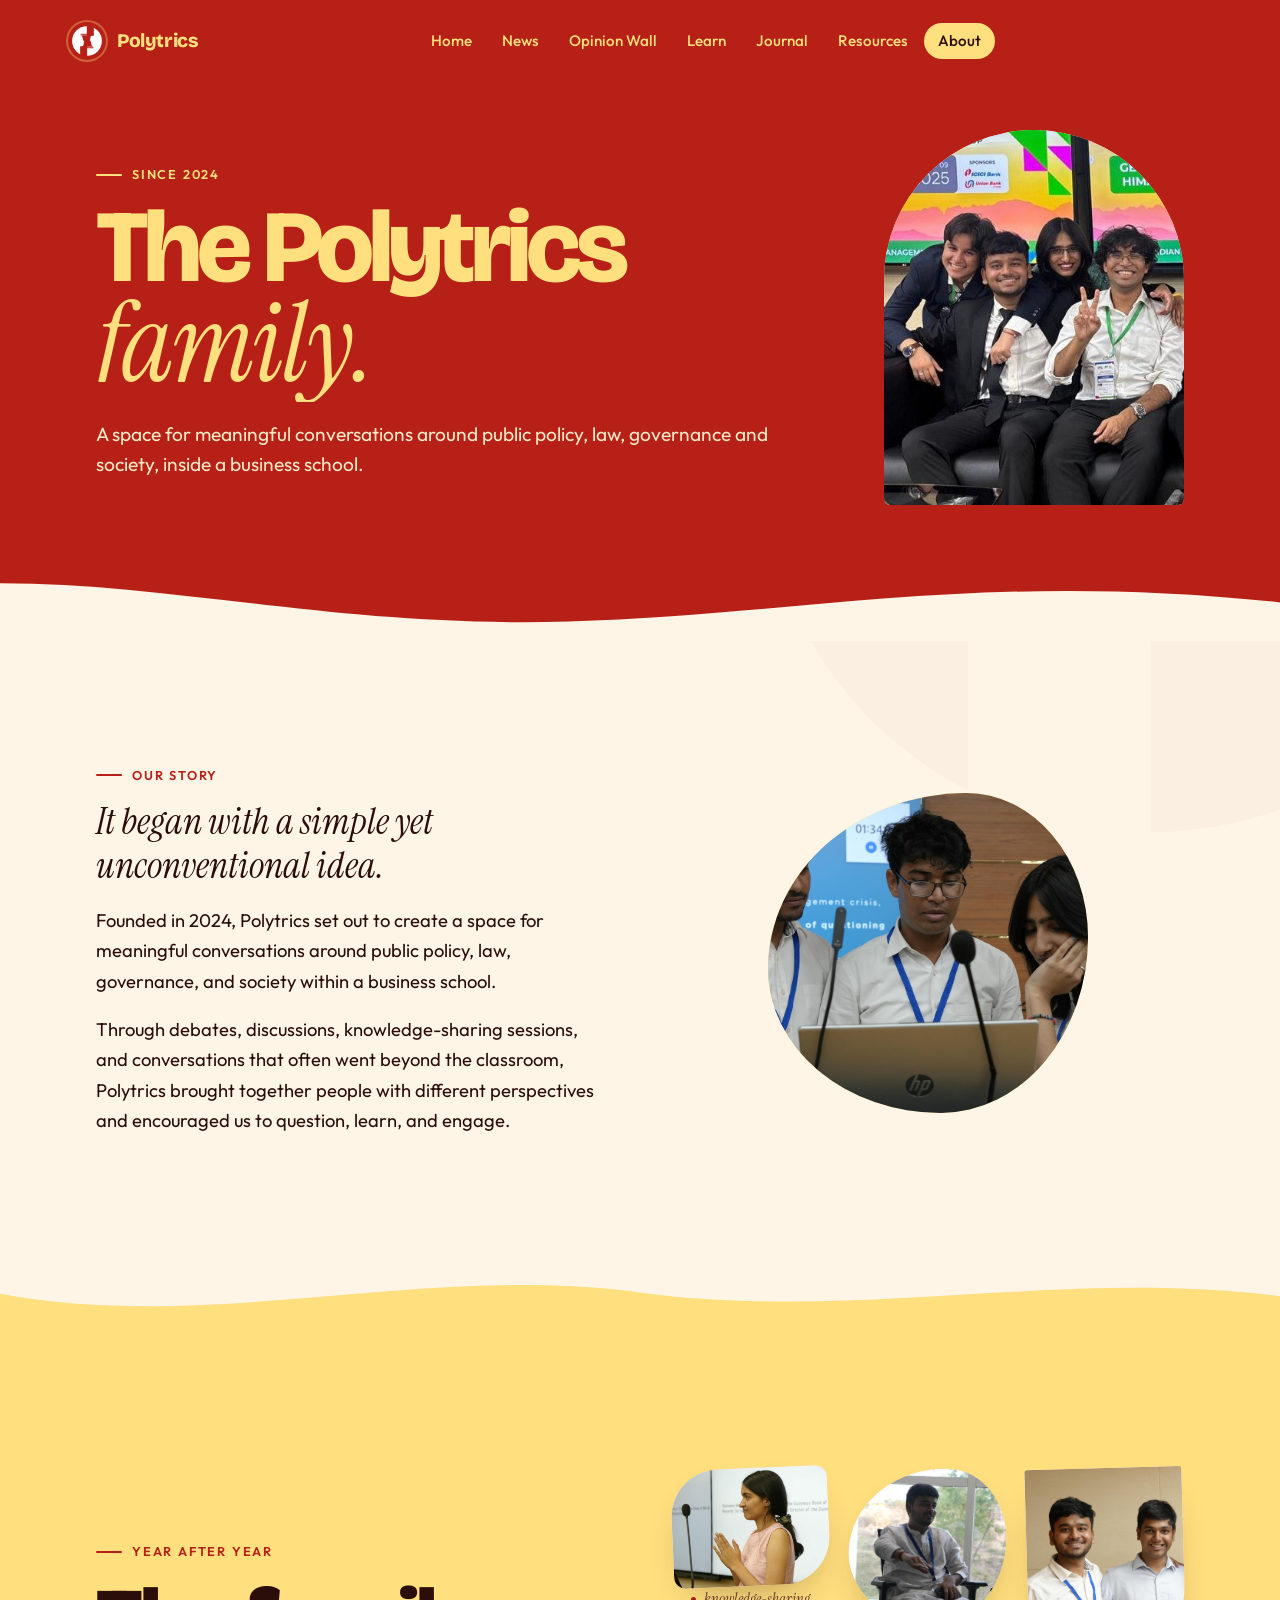
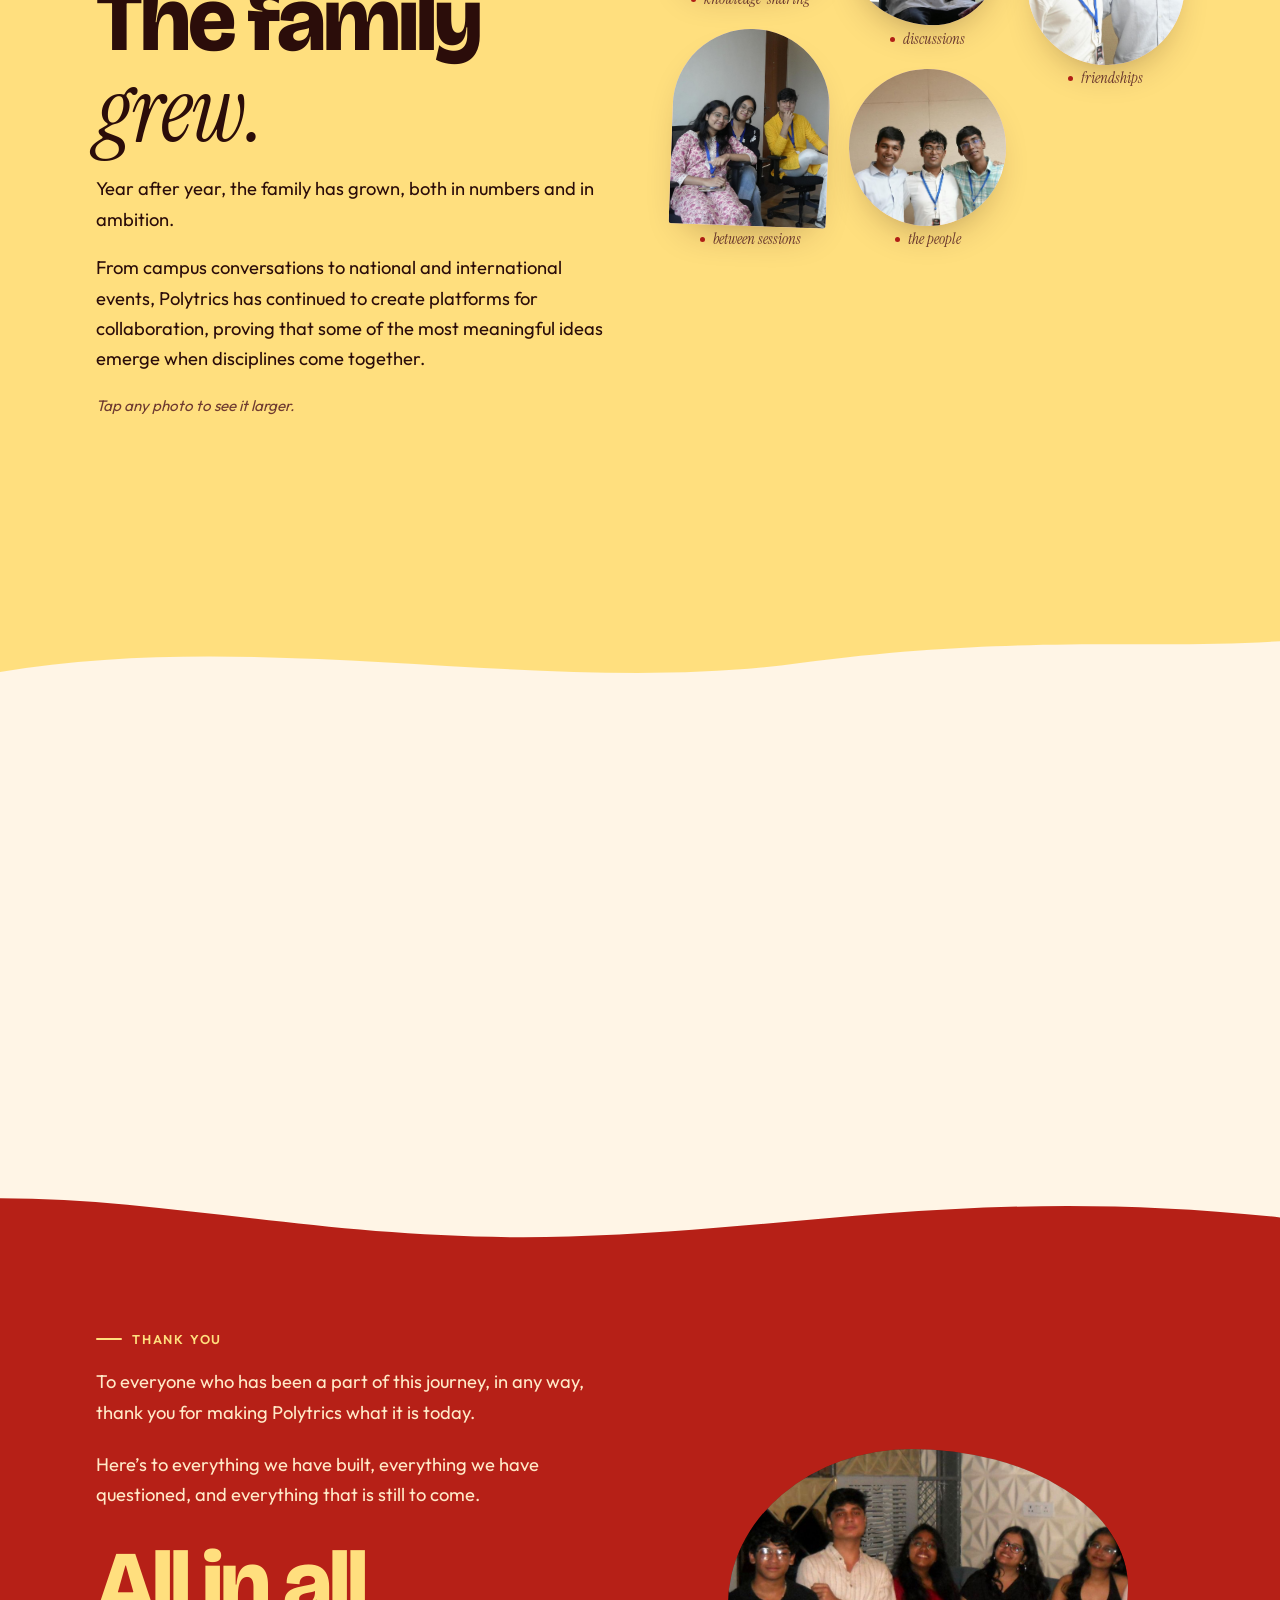
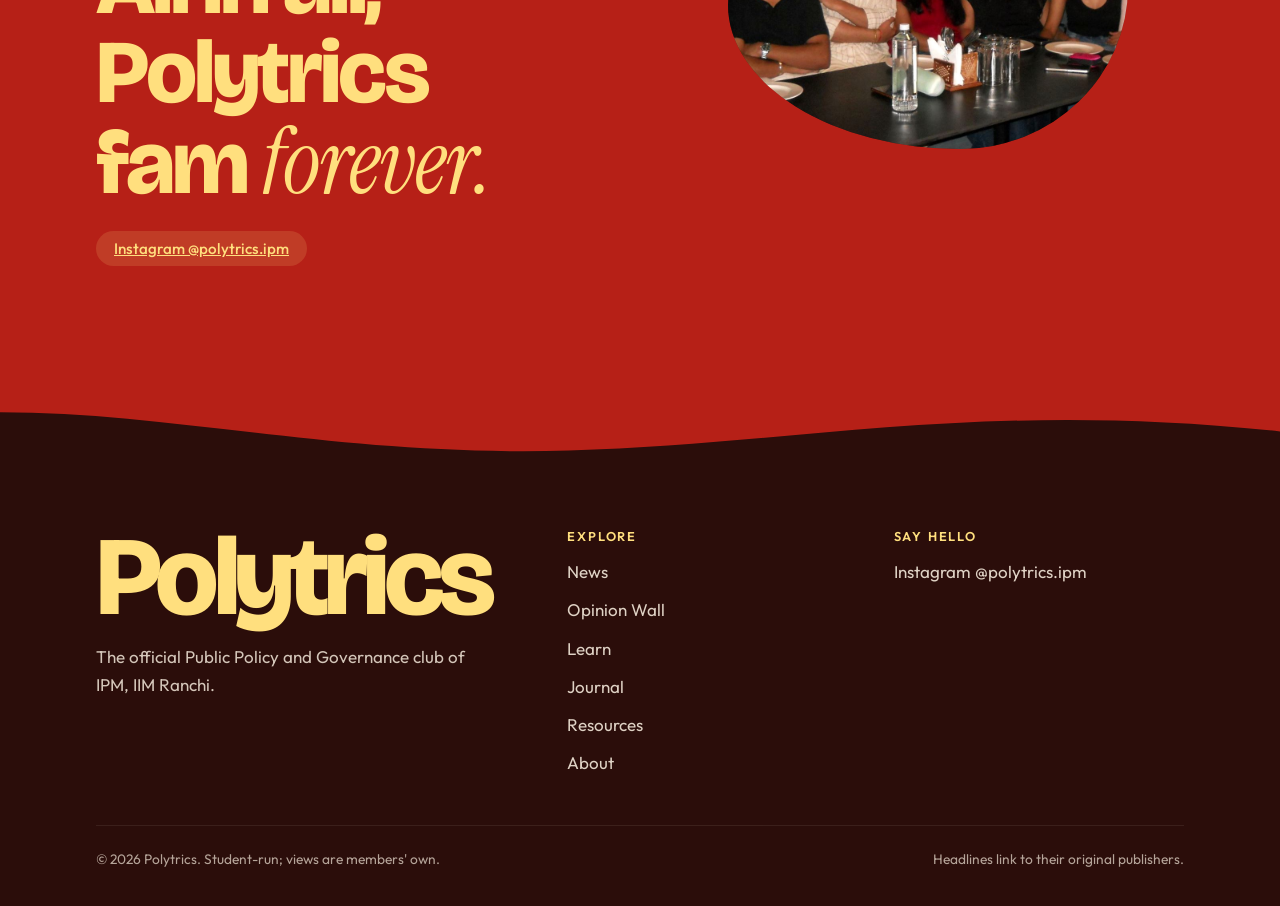
==== commit 21f7d704: "Add files via upload" ====
--- a/about.html
+++ b/about.html
@@ -15,79 +15,71 @@
 <link rel="stylesheet" href="assets/css/style.css">
 </head>
 <body data-page="about">
-<section class="ab-hero s-red" id="ab-hero">
-  <div class="ab-pin">
-    <span class="kicker ab-kicker">Since 2024 · IPM, IIM Ranchi</span>
-    <div class="ab-frame"><img src="assets/img/about/hero.jpg" alt="Polytrics members at a conference"></div>
-    <h1 class="ab-title"><span class="l1">The Polytrics</span><span class="l2"><em>family.</em></span></h1>
-    <p class="ab-lede">A space for meaningful conversations around public policy, law, governance and society, inside a business school.</p>
-    <span class="ab-hint" aria-hidden="true">Scroll</span>
+<section class="hero hero--page">
+  <div class="wrap grid">
+    <div>
+      <span class="kicker">Since 2024</span>
+      <h1 style="margin-top:18px"><span class="line"><span style="--i:0">The Polytrics</span></span><span class="line"><span style="--i:1"><em>family.</em></span></span></h1>
+      <p class="lede">A space for meaningful conversations around public policy, law, governance and society, inside a business school.</p>
+    </div>
+    <div class="shape shape--arch" id="photo-1" style="width:clamp(200px,24vw,300px);justify-self:center"><img src="assets/img/about/hero.jpg" alt="Polytrics members at a conference" style="object-position:50% 35%"></div>
   </div>
 </section>
 <div aria-hidden="true" style="background:var(--red);position:relative;z-index:2"><svg class="wave wave--cream" viewBox="0 0 1440 120" preserveAspectRatio="none"><path d="M0,30 C200,30 380,100 640,90 C900,80 1100,10 1440,60 L1440,121 L0,121 Z"/></svg></div>
 <main>
-<section class="section s-cream ab-story">
-  <div class="wrap ab-three">
-    <h2 class="ab-serif" data-words>It began with a simple yet unconventional idea.</h2>
-    <figure class="ab-pic clip"><img src="assets/img/about/story.jpg" alt="Polytrics members preparing at a debate" loading="lazy" style="object-position:58% 40%"></figure>
-    <div class="ab-notes">
+<section class="section s-cream">
+  <div class="wrap cols-2">
+    <div class="prose" data-reveal="left">
       <span class="kicker" style="color:var(--red)">Our story</span>
+      <p class="big-it">It began with a simple yet unconventional idea.</p>
       <p>Founded in 2024, Polytrics set out to create a space for meaningful conversations around public policy, law, governance, and society within a business school.</p>
       <p>Through debates, discussions, knowledge-sharing sessions, and conversations that often went beyond the classroom, Polytrics brought together people with different perspectives and encouraged us to question, learn, and engage.</p>
     </div>
-  </div>
-</section>
-<section class="s-cream ab-stats">
-  <div class="wrap ab-stats-grid">
-    <div class="stat st1"><b data-count="2024" data-from="1947">2024</b><span>the year it all began</span></div>
-    <div class="stat st2"><b data-count="4">4</b><span>worlds we argue about: policy, law, governance and society</span></div>
-    <div class="stat st3"><b>&infin;</b><span>late-night discussions, and counting</span></div>
+    <div class="shape shape--blob" id="photo-2" data-reveal="scale" style="width:min(78%,320px);justify-self:center"><img src="assets/img/about/story.jpg" alt="Polytrics members preparing at a debate" loading="lazy" style="object-position:58% 40%"></div>
   </div>
 </section>
 <div aria-hidden="true" style="background:transparent;position:relative;z-index:2"><svg class="wave wave--butter" viewBox="0 0 1440 120" preserveAspectRatio="none"><path d="M0,48 C240,110 480,0 720,46 C960,92 1200,8 1440,52 L1440,121 L0,121 Z"/></svg></div>
-<section class="s-butter ab-gal-intro">
-  <div class="wrap ab-gal-head">
-    <div><span class="kicker" style="color:var(--red)">Year after year</span><h2 class="big">The family <em>grew.</em></h2></div>
-    <div class="ab-notes">
+<section class="section s-butter">
+  <div class="wrap cols-2 album-wrap">
+    <div class="prose" data-reveal="left">
+      <span class="kicker" style="color:var(--red)">Year after year</span>
+      <h2 class="big">The family <em>grew.</em></h2>
       <p>Year after year, the family has grown, both in numbers and in ambition.</p>
       <p>From campus conversations to national and international events, Polytrics has continued to create platforms for collaboration, proving that some of the most meaningful ideas emerge when disciplines come together.</p>
+      <p class="hint">Tap any photo to see it larger.</p>
     </div>
-  </div>
-</section>
-<section class="s-butter ab-gallery" id="ab-gallery">
-  <div class="ab-gal-pin">
-    <div class="ab-track" id="ab-track">
-      <figure class="ab-shot"><button type="button" class="snap-img" aria-label="Open photo: the family"><img src="assets/img/about/girls.jpg" alt="Polytrics members: the family" loading="lazy" style="object-position:50% 30%"></button><figcaption><span>01</span>the family</figcaption></figure>
-      <figure class="ab-shot"><button type="button" class="snap-img" aria-label="Open photo: knowledge-sharing"><img src="assets/img/about/speaker.jpg" alt="Polytrics members: knowledge-sharing" loading="lazy" style="object-position:50% 40%"></button><figcaption><span>02</span>knowledge-sharing</figcaption></figure>
-      <figure class="ab-shot"><button type="button" class="snap-img" aria-label="Open photo: between sessions"><img src="assets/img/about/seated.jpg" alt="Polytrics members: between sessions" loading="lazy" style="object-position:50% 45%"></button><figcaption><span>03</span>between sessions</figcaption></figure>
-      <figure class="ab-shot"><button type="button" class="snap-img" aria-label="Open photo: discussions"><img src="assets/img/about/window.jpg" alt="Polytrics members: discussions" loading="lazy" style="object-position:52% 40%"></button><figcaption><span>04</span>discussions</figcaption></figure>
-      <figure class="ab-shot"><button type="button" class="snap-img" aria-label="Open photo: the people"><img src="assets/img/about/vidhan.jpg" alt="Polytrics members: the people" loading="lazy" style="object-position:50% 20%"></button><figcaption><span>05</span>the people</figcaption></figure>
-      <figure class="ab-shot"><button type="button" class="snap-img" aria-label="Open photo: campus conversations"><img src="assets/img/about/session.jpg" alt="Polytrics members: campus conversations" loading="lazy" style="object-position:50% 45%"></button><figcaption><span>06</span>campus conversations</figcaption></figure>
-      <figure class="ab-shot"><button type="button" class="snap-img" aria-label="Open photo: friendships"><img src="assets/img/about/family.jpg" alt="Polytrics members: friendships" loading="lazy" style="object-position:50% 35%"></button><figcaption><span>07</span>friendships</figcaption></figure>
-      <figure class="ab-shot"><button type="button" class="snap-img" aria-label="Open photo: always smiling"><img src="assets/img/about/duo.jpg" alt="Polytrics members: always smiling" loading="lazy" style="object-position:50% 30%"></button><figcaption><span>08</span>always smiling</figcaption></figure>
-      <figure class="ab-shot"><button type="button" class="snap-img" aria-label="Open photo: suited up"><img src="assets/img/about/suit.jpg" alt="Polytrics members: suited up" loading="lazy" style="object-position:50% 25%"></button><figcaption><span>09</span>suited up</figcaption></figure>
+    <div class="album">
+      <figure class="snap snap--leaf" data-reveal="scale" style="--d:0;--r:-2.5deg"><button type="button" class="snap-img" aria-label="Open photo: knowledge-sharing"><img src="assets/img/about/speaker.jpg" alt="Polytrics members: knowledge-sharing" loading="lazy" style="object-position:50% 40%"></button><figcaption>knowledge-sharing</figcaption></figure>
+      <figure class="snap snap--arch" data-reveal="scale" style="--d:1;--r:2deg"><button type="button" class="snap-img" aria-label="Open photo: between sessions"><img src="assets/img/about/seated.jpg" alt="Polytrics members: between sessions" loading="lazy" style="object-position:50% 40%"></button><figcaption>between sessions</figcaption></figure>
+      <figure class="snap snap--pill" data-reveal="scale" style="--d:2;--r:-1.2deg"><button type="button" class="snap-img" aria-label="Open photo: suited up"><img src="assets/img/about/suit.jpg" alt="Polytrics members: suited up" loading="lazy" style="object-position:50% 22%"></button><figcaption>suited up</figcaption></figure>
+      <figure class="snap snap--blob" data-reveal="scale" style="--d:3;--r:2.8deg"><button type="button" class="snap-img" aria-label="Open photo: discussions"><img src="assets/img/about/window.jpg" alt="Polytrics members: discussions" loading="lazy" style="object-position:52% 40%"></button><figcaption>discussions</figcaption></figure>
+      <figure class="snap snap--round" data-reveal="scale" style="--d:0;--r:-2deg"><button type="button" class="snap-img" aria-label="Open photo: the people"><img src="assets/img/about/vidhan.jpg" alt="Polytrics members: the people" loading="lazy" style="object-position:50% 18%"></button><figcaption>the people</figcaption></figure>
+      <figure class="snap snap--leaf2" data-reveal="scale" style="--d:1;--r:1.4deg"><button type="button" class="snap-img" aria-label="Open photo: campus conversations"><img src="assets/img/about/session.jpg" alt="Polytrics members: campus conversations" loading="lazy" style="object-position:50% 45%"></button><figcaption>campus conversations</figcaption></figure>
+      <figure class="snap snap--archdown" data-reveal="scale" style="--d:2;--r:-1.6deg"><button type="button" class="snap-img" aria-label="Open photo: friendships"><img src="assets/img/about/duo.jpg" alt="Polytrics members: friendships" loading="lazy" style="object-position:50% 30%"></button><figcaption>friendships</figcaption></figure>
+      <figure class="snap snap--soft" data-reveal="scale" style="--d:3;--r:2.2deg"><button type="button" class="snap-img" aria-label="Open photo: the family"><img src="assets/img/about/girls.jpg" alt="Polytrics members: the family" loading="lazy" style="object-position:50% 30%"></button><figcaption>the family</figcaption></figure>
     </div>
   </div>
 </section>
 <div aria-hidden="true" style="background:var(--butter);position:relative;z-index:2"><svg class="wave wave--cream" viewBox="0 0 1440 120" preserveAspectRatio="none"><path d="M0,78 C300,8 620,118 900,64 C1150,18 1300,44 1440,30 L1440,121 L0,121 Z"/></svg></div>
-<section class="section s-cream ab-more">
+<section class="section s-cream">
   <div class="wrap">
-    <p class="ab-big" data-words>But Polytrics has always been more than just a club. It is the people, the late-night discussions, the arguments we did not agree on, the ideas we discovered along the way, and the friendships that made it all worthwhile.</p>
+    <blockquote class="more" data-reveal>
+      <p>But Polytrics has always been more than just a club.</p>
+      <p class="more-list">It is <span>the people,</span> <span>the late-night discussions,</span> <span>the arguments we did not agree on,</span> <span>the ideas we discovered along the way,</span> and <span>the friendships that made it all worthwhile.</span></p>
+    </blockquote>
   </div>
 </section>
 <div aria-hidden="true" style="background:transparent;position:relative;z-index:2"><svg class="wave wave--red" viewBox="0 0 1440 120" preserveAspectRatio="none"><path d="M0,30 C200,30 380,100 640,90 C900,80 1100,10 1440,60 L1440,121 L0,121 Z"/></svg></div>
-<section class="section s-red ab-end">
-  <div class="wrap">
-    <figure class="ab-wide clip"><img src="assets/img/about/dinner.jpg" alt="The Polytrics family at dinner" loading="lazy" style="object-position:50% 40%"></figure>
-    <div class="ab-end-grid">
-      <div class="ab-notes">
-        <span class="kicker">Thank you</span>
-        <p>To everyone who has been a part of this journey, in any way, thank you for making Polytrics what it is today.</p>
-        <p>Here’s to everything we have built, everything we have questioned, and everything that is still to come.</p>
-        <div class="pills" id="socials"></div>
-      </div>
-      <h2 class="big ab-sign">All in all, Polytrics fam <em>forever.</em></h2>
+<section class="section s-red" style="padding-top:clamp(40px,6vw,80px)">
+  <div class="wrap cols-2">
+    <div data-reveal="left" style="display:grid;gap:22px;align-content:start">
+      <span class="kicker">Thank you</span>
+      <p class="thanks">To everyone who has been a part of this journey, in any way, thank you for making Polytrics what it is today.</p>
+      <p class="thanks">Here’s to everything we have built, everything we have questioned, and everything that is still to come.</p>
+      <h2 class="big signoff">All in all, Polytrics fam <em>forever.</em></h2>
+      <div class="pills" id="socials"></div>
     </div>
+    <div class="shape shape--wide" id="photo-3" data-reveal="scale" style="width:min(86%,400px);justify-self:center"><img src="assets/img/about/dinner.jpg" alt="The Polytrics family at dinner" loading="lazy" style="object-position:50% 40%"></div>
   </div>
 </section>
 <div aria-hidden="true" style="background:var(--red);position:relative;z-index:2"><svg class="wave wave--ink" viewBox="0 0 1440 120" preserveAspectRatio="none"><path d="M0,30 C200,30 380,100 640,90 C900,80 1100,10 1440,60 L1440,121 L0,121 Z"/></svg></div>
--- a/assets/css/style.css
+++ b/assets/css/style.css
@@ -32,7 +32,7 @@
 body {
   margin: 0; background: var(--cream); color: var(--ink);
   font: 400 17px/1.65 var(--body);
-  overflow-x: clip; -webkit-font-smoothing: antialiased;
+  overflow-x: hidden; -webkit-font-smoothing: antialiased;
 }
 img, svg { max-width: 100%; display: block; }
 a { color: inherit; }
@@ -574,78 +574,37 @@
 .new-pill { position: fixed; left: 50%; top: calc(env(safe-area-inset-top, 0px) + 86px); z-index: 70; translate: -50% -140%; opacity: 0; border: 0; padding: 12px 20px; border-radius: 999px; background: var(--red); color: var(--butter); font: 600 .95rem/1 var(--body); box-shadow: 0 14px 30px -12px rgba(43,13,10,.55); cursor: pointer; transition: translate .5s cubic-bezier(.22,1,.36,1), opacity .4s; }
 .new-pill.show { translate: -50% 0; opacity: 1; }
 
-/* ---------- About: scroll story (pinned hero, word reveals, sliding gallery) ---------- */
-.ab-hero { position: relative; height: 210vh; }
-.ab-pin { position: sticky; top: 0; height: 100vh; height: 100svh; overflow: hidden; display: grid; place-items: center; padding: 90px var(--gutter) 40px; }
-.ab-pin > * { grid-area: 1 / 1; }
-.ab-kicker { align-self: start; justify-self: start; margin-top: 10px; opacity: calc(1 - var(--p, 0) * 2); }
-.ab-frame { --w0: min(42vw, 230px); --w1: min(86vw, 430px, 52vh); position: relative; z-index: 1; overflow: hidden;
-  width: calc(var(--w0) + (var(--w1) - var(--w0)) * var(--p, 0)); aspect-ratio: 391 / 506;
-  border-radius: calc(220px - 196px * var(--p, 0)) calc(220px - 196px * var(--p, 0)) 24px 24px; background: var(--red-deep);
-  box-shadow: 0 40px 80px -40px rgba(0,0,0,.5); }
-.ab-frame img { width: 100%; height: 100%; object-fit: cover; scale: calc(1.18 - .18 * var(--p, 0)); }
-.ab-frame::after { content: ""; position: absolute; inset: 0; background: linear-gradient(180deg, rgba(43,13,10,.35), rgba(43,13,10,0) 45%, rgba(43,13,10,.25)); opacity: calc(1 - var(--p, 0)); }
-.ab-title { position: relative; z-index: 2; pointer-events: none; display: grid; justify-items: center; text-align: center;
-  font-size: clamp(3rem, 10vw, 9rem); line-height: .9; letter-spacing: -.05em; color: var(--butter); --shift: min(20vw, 300px); text-shadow: 0 6px 30px rgba(43,13,10,.35); }
-.ab-title .l1 { translate: calc(var(--shift) * -1 * var(--p, 0)) 0; }
-.ab-title .l2 { translate: calc(var(--shift) * var(--p, 0)) 0; }
-.ab-title em { font-size: 1.1em; letter-spacing: -.02em; }
-.ab-lede { align-self: end; max-width: 46ch; text-align: center; font-size: 1.1rem; opacity: calc(var(--p, 0) * 2.2 - 1.1); translate: 0 calc(20px - 20px * var(--p, 0)); }
-.ab-hint { align-self: end; font: 600 .72rem/1 var(--body); letter-spacing: .3em; text-transform: uppercase; opacity: calc(.7 - var(--p, 0) * 3); }
-.ab-hint::after { content: ""; display: block; width: 1px; height: 34px; margin: 10px auto 0; background: currentColor; animation: hint 1.8s var(--ease) infinite; transform-origin: top; }
-@keyframes hint { 0% { scale: 1 0; } 50% { scale: 1 1; transform-origin: top; } 51% { transform-origin: bottom; } 100% { scale: 1 0; transform-origin: bottom; } }
-@media (max-width: 760px) { .ab-hero { height: 180vh; } .ab-title { --shift: 10vw; } }
-
-.ab-three { display: grid; grid-template-columns: 1.15fr .9fr 1fr; gap: clamp(28px, 4vw, 64px); align-items: center; }
-.ab-serif { font: 400 clamp(2.2rem, 4.2vw, 3.6rem)/1.05 var(--serif); font-style: italic; letter-spacing: -.01em; color: var(--ink); }
-.ab-pic { margin: 0; aspect-ratio: 4 / 5; border-radius: 24px; overflow: hidden; }
-.ab-pic img, .ab-wide img { width: 100%; height: 100%; object-fit: cover; }
-.ab-notes { display: grid; gap: 16px; align-content: start; font-size: 1.05rem; max-width: 46ch; }
-@media (max-width: 900px) { .ab-three { grid-template-columns: 1fr; } .ab-pic { max-width: 380px; } }
-
-.clip { clip-path: inset(14% 10% round 24px); transition: clip-path 1.4s var(--ease-out); }
-.clip img { scale: 1.2; transition: scale 1.8s var(--ease-out); }
-.clip.on { clip-path: inset(0 round 24px); }
-.clip.on img { scale: 1; }
-
-[data-words] .w { opacity: .14; transition: opacity .35s linear; }
-[data-words] .w.on { opacity: 1; }
-
-.ab-stats { padding: 0 0 clamp(60px, 8vw, 110px); }
-.ab-stats-grid { display: grid; grid-template-columns: repeat(3, 1fr); gap: 30px; border-top: 1px solid var(--line); padding-top: clamp(40px, 6vw, 80px); }
-.stat { display: grid; gap: 10px; align-content: start; }
-.stat b { font: 400 clamp(3.4rem, 8vw, 6.4rem)/.9 var(--serif); color: var(--red); font-variant-numeric: tabular-nums; }
-.stat span { font-size: .95rem; color: var(--ink-soft); max-width: 24ch; }
-.st2 { margin-top: clamp(40px, 7vw, 110px); } .st3 { margin-top: clamp(10px, 2vw, 30px); }
-@media (max-width: 700px) { .ab-stats-grid { grid-template-columns: 1fr 1fr; } .st2 { margin-top: 40px; } .st3 { grid-column: 1 / -1; } }
-
-.ab-gal-intro { padding-top: clamp(50px, 7vw, 100px); }
-.ab-gal-head { display: grid; grid-template-columns: 1fr 1fr; gap: 30px 60px; align-items: end; }
-@media (max-width: 760px) { .ab-gal-head { grid-template-columns: 1fr; } }
-.ab-gallery { position: relative; }
-.ab-gal-pin { padding: clamp(40px, 6vw, 70px) 0 clamp(60px, 8vw, 100px); }
-.ab-track { display: flex; gap: clamp(16px, 2vw, 28px); padding-inline: max(var(--gutter), calc((100vw - var(--wrap)) / 2 + var(--gutter)));
-  overflow-x: auto; scroll-snap-type: x mandatory; scrollbar-width: none; }
-.ab-track::-webkit-scrollbar { display: none; }
-.ab-shot { margin: 0; flex: none; scroll-snap-align: center; display: grid; gap: 10px; }
-.ab-shot .snap-img { all: unset; display: block; height: clamp(260px, 46vh, 440px); aspect-ratio: 4 / 5; border-radius: 22px; overflow: hidden; cursor: zoom-in; background: var(--blush); }
-.ab-shot:nth-child(3n+2) .snap-img { aspect-ratio: 3 / 4; }
-.ab-shot:nth-child(3n) .snap-img { aspect-ratio: 5 / 4; }
-.ab-shot img { width: 100%; height: 100%; object-fit: cover; display: block; transition: scale 1.2s var(--ease-out); }
-.ab-shot:hover img { scale: 1.05; }
-.ab-shot .snap-img:focus-visible { outline: 3px solid var(--red); outline-offset: 4px; }
-.ab-shot figcaption { display: flex; gap: 10px; align-items: baseline; font: 400 1.05rem/1 var(--serif); font-style: italic; color: var(--ink-soft); }
-.ab-shot figcaption span { font: 600 .7rem/1 var(--body); font-style: normal; letter-spacing: .12em; color: var(--red); }
-.ab-gallery.pinned .ab-gal-pin { position: sticky; top: 0; height: 100vh; display: grid; align-content: center; padding: 0; overflow: hidden; }
-.ab-gallery.pinned .ab-track { overflow: visible; scroll-snap-type: none; will-change: transform; }
-
-.ab-big { font: 400 clamp(1.9rem, 4.4vw, 3.8rem)/1.12 var(--serif); letter-spacing: -.01em; max-width: 24ch; margin-inline: auto; text-align: center; }
-.ab-wide { margin: 0 0 clamp(40px, 6vw, 70px); aspect-ratio: 16 / 7.5; border-radius: 24px; overflow: hidden; }
-@media (max-width: 700px) { .ab-wide { aspect-ratio: 4 / 3; } }
-.ab-end-grid { display: grid; grid-template-columns: 1fr 1.1fr; gap: 30px 60px; align-items: end; }
-.ab-sign { text-align: right; }
-@media (max-width: 760px) { .ab-end-grid { grid-template-columns: 1fr; } .ab-sign { text-align: left; } }
-@media (prefers-reduced-motion: reduce) { .ab-hero { height: auto; } .ab-pin { position: relative; min-height: 100vh; } .clip { clip-path: none; } .clip img { scale: 1; } [data-words] .w { opacity: 1; } }
+/* ---------- About: the family album ---------- */
+.shape--wide { aspect-ratio: 4 / 3; width: 100%; border-radius: 46% 54% 42% 58% / 52% 46% 54% 48%; animation: morph 20s ease-in-out infinite alternate; background: var(--red-deep); }
+.album { columns: 3; column-gap: clamp(12px, 1.6vw, 20px); max-width: 520px; width: 100%; justify-self: end; }
+.album-wrap { align-items: center; }
+.prose .hint { font-size: .95rem; color: var(--ink-soft); font-style: italic; }
+.snap { break-inside: avoid; margin: 0 0 clamp(14px, 1.8vw, 22px); display: grid; gap: 6px; justify-items: center; }
+.snap-img { all: unset; display: block; width: 100%; overflow: hidden; background: var(--blush); cursor: zoom-in;
+  rotate: var(--r, 0deg); box-shadow: 0 18px 40px -22px rgba(43, 13, 10, .45); transition: rotate .6s var(--ease-out), scale .6s var(--ease-out), box-shadow .6s var(--ease-out); }
+.snap-img img { width: 100%; height: 100%; object-fit: cover; display: block; transition: scale 1.2s var(--ease-out); }
+.snap:hover .snap-img, .snap-img:focus-visible { rotate: 0deg; scale: 1.02; box-shadow: 0 26px 50px -24px rgba(43, 13, 10, .55); }
+.snap:hover .snap-img img { scale: 1.06; }
+.snap-img:focus-visible { outline: 3px solid var(--red); outline-offset: 4px; }
+.snap figcaption { font: 400 .95rem/1 var(--serif); font-style: italic; color: var(--ink-soft); display: inline-flex; align-items: center; gap: 8px; }
+.snap figcaption::before { content: ""; width: 5px; height: 5px; border-radius: 50%; background: var(--red); }
+.snap--leaf .snap-img { aspect-ratio: 4 / 3; border-radius: 48px 12px 48px 12px; }
+.snap--leaf2 .snap-img { aspect-ratio: 4 / 3; border-radius: 12px 48px 12px 48px; }
+.snap--arch .snap-img { aspect-ratio: 4 / 5; border-radius: 999px 999px 32px 32px; }
+.snap--archdown .snap-img { aspect-ratio: 4 / 5; border-radius: 32px 32px 999px 999px; }
+.snap--pill .snap-img { aspect-ratio: 3 / 5; border-radius: 999px; width: 78%; }
+.snap--round .snap-img { aspect-ratio: 1; border-radius: 50%; }
+.snap--blob .snap-img { aspect-ratio: 1; border-radius: 62% 38% 46% 54% / 55% 45% 55% 45%; animation: morph 18s ease-in-out infinite alternate; }
+.snap--soft .snap-img { aspect-ratio: 4 / 5; border-radius: 48px; width: 86%; }
+@media (max-width: 900px) { .album { justify-self: center; } }
+@media (max-width: 480px) { .album { column-gap: 14px; } .snap figcaption { font-size: .8rem; } }
+
+.more { margin: 0 auto; max-width: 980px; text-align: center; display: grid; gap: 22px; }
+.more p:first-child { font: 400 clamp(2rem, 5vw, 3.6rem)/1.08 var(--serif); font-style: italic; color: var(--red); }
+.more-list { font-size: clamp(1.15rem, 2vw, 1.45rem); line-height: 1.7; }
+.more-list span { background: linear-gradient(transparent 62%, var(--butter) 62%); padding: 0 .1em; -webkit-box-decoration-break: clone; box-decoration-break: clone; }
+.thanks { font-size: 1.15rem; max-width: 52ch; color: var(--on-red); }
+.signoff { margin-top: 6px; }
 
 .lightbox { position: fixed; inset: 0; z-index: 90; display: grid; place-items: center; padding: 4vmin; background: rgba(43, 13, 10, .86); opacity: 0; transition: opacity .35s var(--ease-out); cursor: zoom-out; }
 .lightbox.show { opacity: 1; }
@@ -654,3 +613,5 @@
 .lightbox img { max-width: 92vw; max-height: 80vh; border-radius: 28px; object-fit: contain; }
 .lightbox figcaption { color: var(--butter); font: 400 1.5rem/1 var(--serif); font-style: italic; }
 
+
+@media (prefers-reduced-motion: reduce) { .shape--wide, .snap--blob .snap-img { animation: none; } }
